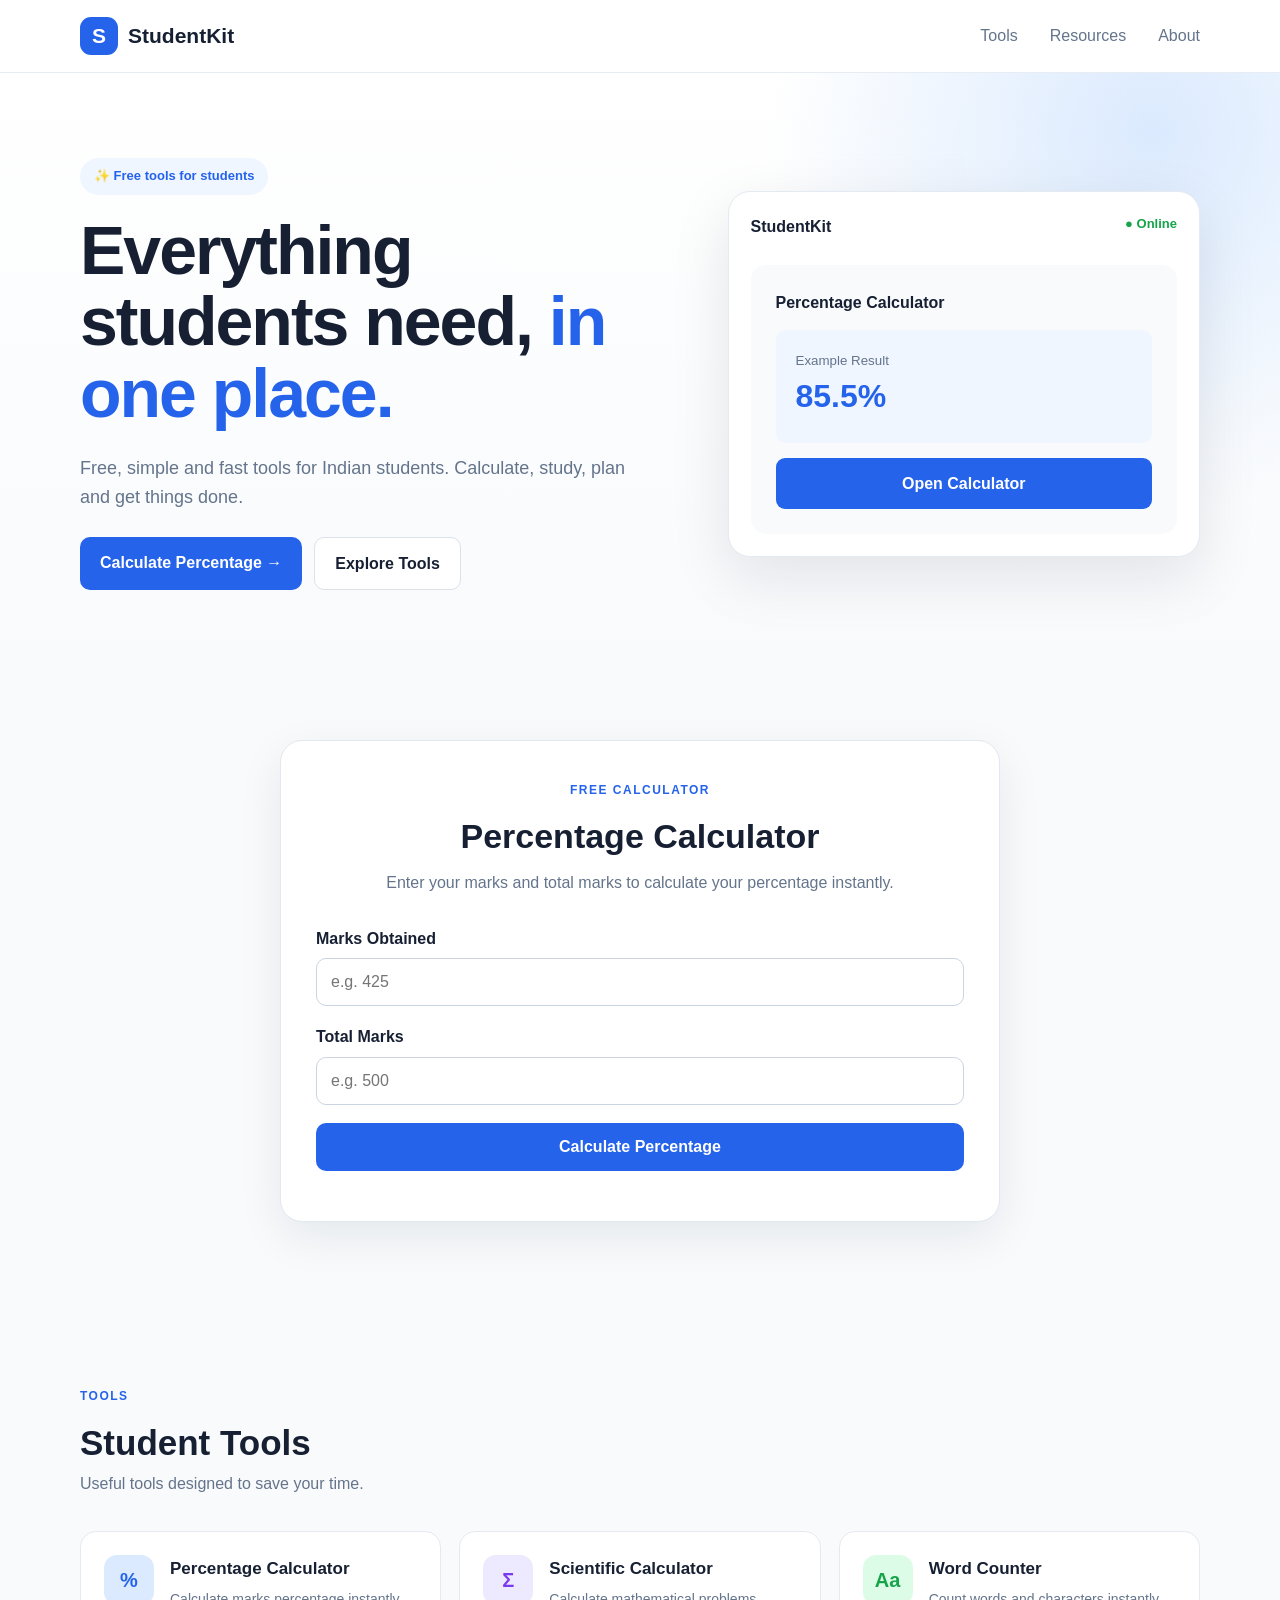
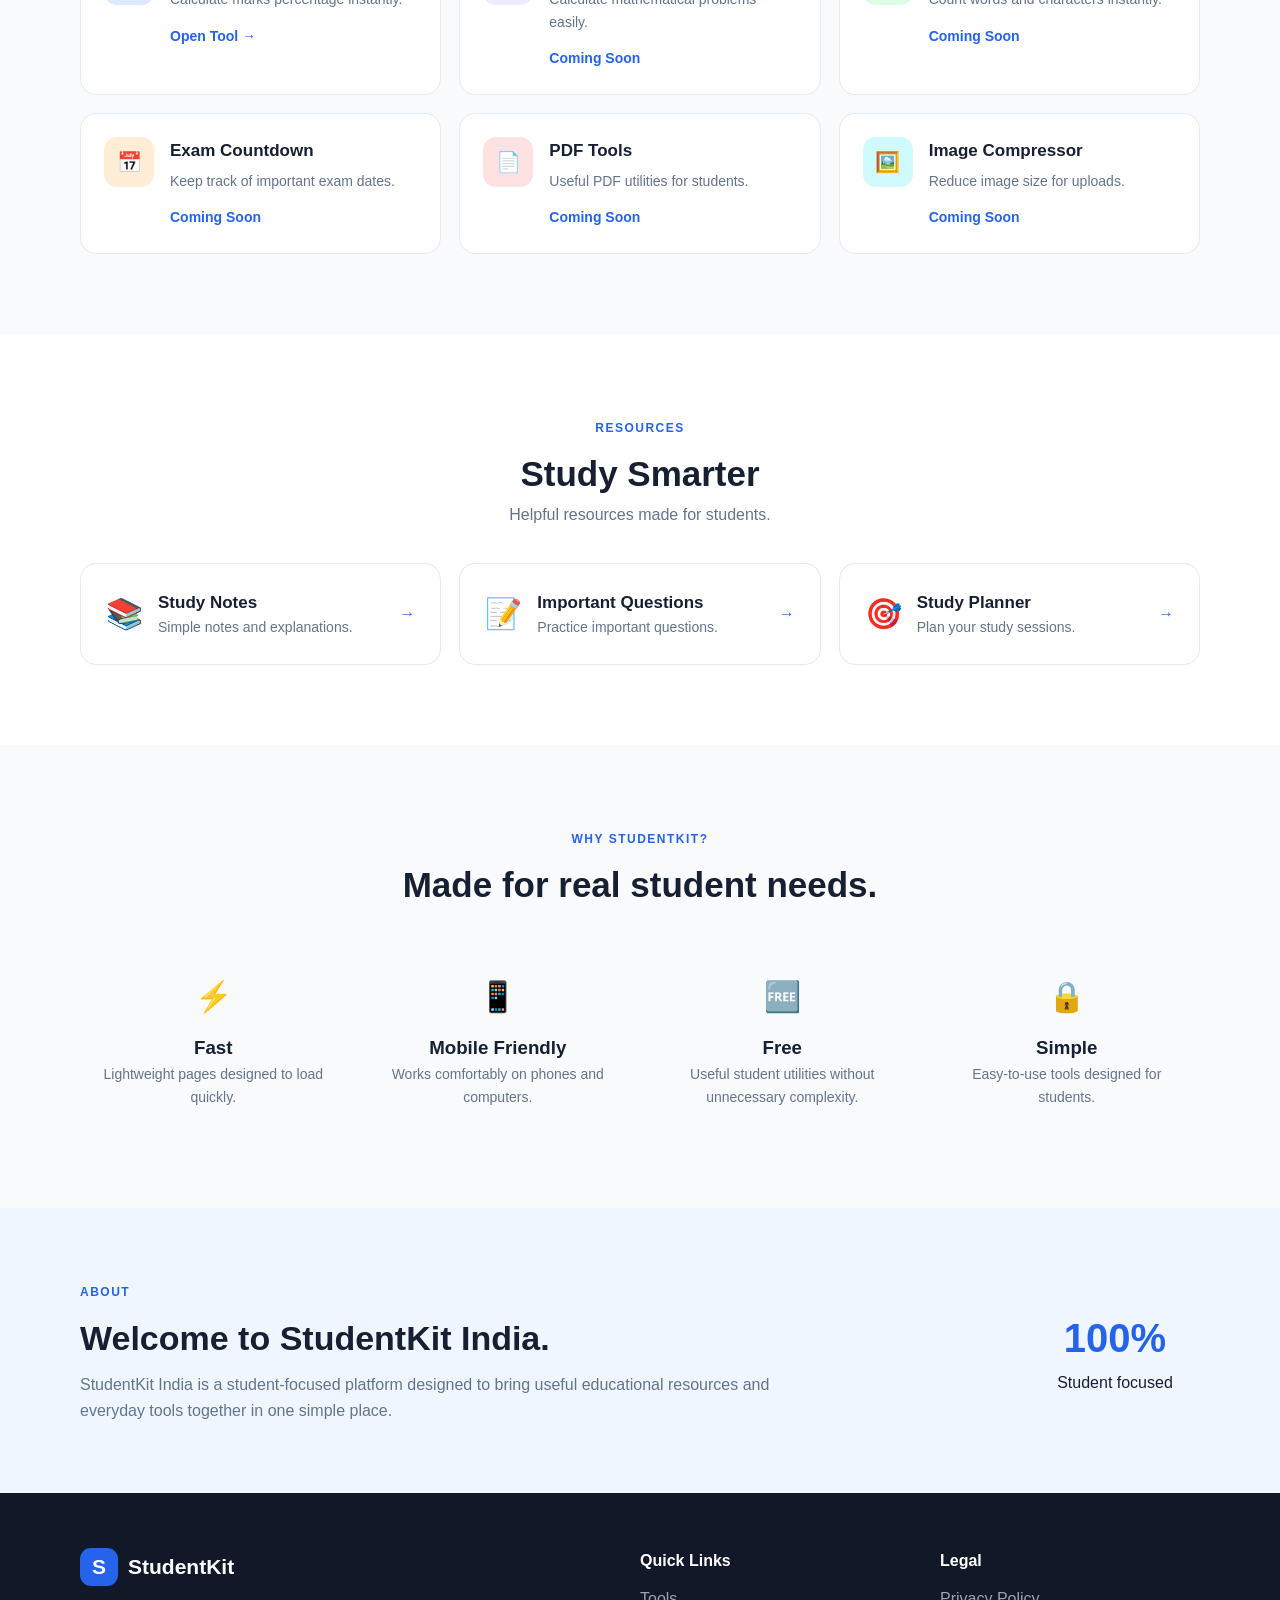
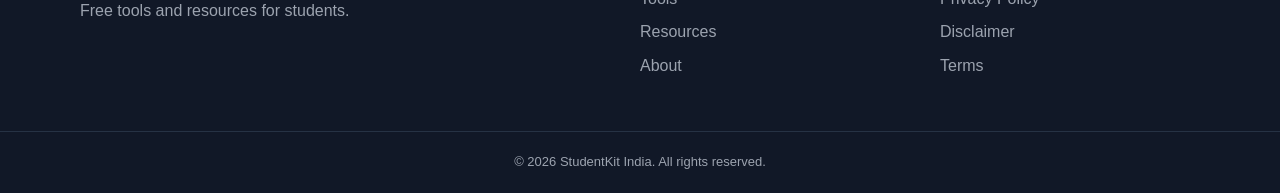
==== index.html @ a4c19c14 "Integrate Google AdSense script into index.html Added Google AdSense script for advertisements." ====
<!DOCTYPE html>
<html lang="en">
<head>
    <meta charset="UTF-8">
    <meta name="viewport" content="width=device-width, initial-scale=1.0">

    <title>StudentKit India — Free Student Tools</title>

    <meta name="description"
          content="Free percentage calculator and useful tools for Indian students. Calculate marks and percentages instantly.">

    <meta name="keywords"
          content="percentage calculator, marks percentage calculator, student tools India, free calculator">

    <meta name="author" content="StudentKit India">

    <!-- Google AdSense -->
    <script async src="https://pagead2.googlesyndication.com/pagead/js/adsbygoogle.js?client=ca-pub-5067812901691828"
         crossorigin="anonymous"></script>

    <link rel="stylesheet" href="style.css">
</head>

<body>

<header class="header">
    <div class="container nav">

        <a href="#" class="logo">
            <span class="logo-icon">S</span>
            <span>StudentKit</span>
        </a>

        <nav class="nav-links">
            <a href="#tools">Tools</a>
            <a href="#resources">Resources</a>
            <a href="#about">About</a>
        </nav>

        <button class="menu-btn" onclick="toggleMenu()">☰</button>

    </div>
</header>


<main>

<section class="hero">

    <div class="container hero-content">

        <div class="hero-text">

            <div class="badge">
                ✨ Free tools for students
            </div>

            <h1>
                Everything students need,
                <span>in one place.</span>
            </h1>

            <p>
                Free, simple and fast tools for Indian students.
                Calculate, study, plan and get things done.
            </p>

            <div class="hero-buttons">

                <a href="#percentage" class="btn primary">
                    Calculate Percentage →
                </a>

                <a href="#tools" class="btn secondary">
                    Explore Tools
                </a>

            </div>

        </div>


        <div class="hero-card">

            <div class="card-top">
                <span>StudentKit</span>
                <span class="online">● Online</span>
            </div>

            <div class="calculator-preview">

                <div class="preview-label">
                    Percentage Calculator
                </div>

                <div class="fake-result">
                    <small>Example Result</small>
                    <strong>85.5%</strong>
                </div>

                <a href="#percentage" class="preview-btn">
                    Open Calculator
                </a>

            </div>

        </div>

    </div>

</section>


<!-- PERCENTAGE CALCULATOR -->

<section class="calculator-section" id="percentage">

    <div class="container">

        <div class="calculator-box">

            <div class="calculator-heading">

                <span class="section-label">FREE CALCULATOR</span>

                <h2>Percentage Calculator</h2>

                <p>
                    Enter your marks and total marks to calculate your percentage instantly.
                </p>

            </div>


            <div class="calculator-form">

                <div class="input-group">
                    <label for="obtainedMarks">
                        Marks Obtained
                    </label>

                    <input
                        type="number"
                        id="obtainedMarks"
                        placeholder="e.g. 425"
                        min="0"
                    >
                </div>


                <div class="input-group">
                    <label for="totalMarks">
                        Total Marks
                    </label>

                    <input
                        type="number"
                        id="totalMarks"
                        placeholder="e.g. 500"
                        min="1"
                    >
                </div>


                <button
                    class="calculate-btn"
                    onclick="calculatePercentage()"
                >
                    Calculate Percentage
                </button>

            </div>


            <div id="calculatorMessage" class="calculator-message"></div>


            <div id="resultBox" class="result-box">

                <span>Your Percentage</span>

                <strong id="percentageResult">
                    0%
                </strong>

                <button
                    class="copy-btn"
                    onclick="copyPercentage()"
                >
                    📋 Copy Result
                </button>

            </div>

        </div>

    </div>

</section>


<!-- TOOLS -->

<section class="section" id="tools">

    <div class="container">

        <div class="section-heading">

            <div>
                <span class="section-label">TOOLS</span>

                <h2>Student Tools</h2>

                <p>
                    Useful tools designed to save your time.
                </p>
            </div>

        </div>


        <div class="tools-grid">


            <article class="tool-card active-tool">

                <div class="tool-icon blue">
                    %
                </div>

                <div class="tool-content">

                    <h3>Percentage Calculator</h3>

                    <p>
                        Calculate marks percentage instantly.
                    </p>

                    <a href="#percentage">
                        Open Tool →
                    </a>

                </div>

            </article>


            <article class="tool-card">

                <div class="tool-icon purple">
                    Σ
                </div>

                <div class="tool-content">

                    <h3>Scientific Calculator</h3>

                    <p>
                        Calculate mathematical problems easily.
                    </p>

                    <a href="#">
                        Coming Soon
                    </a>

                </div>

            </article>


            <article class="tool-card">

                <div class="tool-icon green">
                    Aa
                </div>

                <div class="tool-content">

                    <h3>Word Counter</h3>

                    <p>
                        Count words and characters instantly.
                    </p>

                    <a href="#">
                        Coming Soon
                    </a>

                </div>

            </article>


            <article class="tool-card">

                <div class="tool-icon orange">
                    📅
                </div>

                <div class="tool-content">

                    <h3>Exam Countdown</h3>

                    <p>
                        Keep track of important exam dates.
                    </p>

                    <a href="#">
                        Coming Soon
                    </a>

                </div>

            </article>


            <article class="tool-card">

                <div class="tool-icon red">
                    📄
                </div>

                <div class="tool-content">

                    <h3>PDF Tools</h3>

                    <p>
                        Useful PDF utilities for students.
                    </p>

                    <a href="#">
                        Coming Soon
                    </a>

                </div>

            </article>


            <article class="tool-card">

                <div class="tool-icon cyan">
                    🖼️
                </div>

                <div class="tool-content">

                    <h3>Image Compressor</h3>

                    <p>
                        Reduce image size for uploads.
                    </p>

                    <a href="#">
                        Coming Soon
                    </a>

                </div>

            </article>

        </div>

    </div>

</section>


<!-- RESOURCES -->

<section class="resource-section" id="resources">

    <div class="container">

        <div class="section-heading centered">

            <span class="section-label">RESOURCES</span>

            <h2>Study Smarter</h2>

            <p>
                Helpful resources made for students.
            </p>

        </div>


        <div class="resource-grid">

            <a href="#" class="resource-card">
                <span>📚</span>

                <div>
                    <h3>Study Notes</h3>
                    <p>Simple notes and explanations.</p>
                </div>

                <b>→</b>
            </a>


            <a href="#" class="resource-card">
                <span>📝</span>

                <div>
                    <h3>Important Questions</h3>
                    <p>Practice important questions.</p>
                </div>

                <b>→</b>
            </a>


            <a href="#" class="resource-card">
                <span>🎯</span>

                <div>
                    <h3>Study Planner</h3>
                    <p>Plan your study sessions.</p>
                </div>

                <b>→</b>
            </a>

        </div>

    </div>

</section>


<!-- WHY -->

<section class="why-section">

    <div class="container">

        <div class="section-heading centered">

            <span class="section-label">WHY STUDENTKIT?</span>

            <h2>Made for real student needs.</h2>

        </div>


        <div class="features">

            <div class="feature">
                <div>⚡</div>
                <h3>Fast</h3>
                <p>Lightweight pages designed to load quickly.</p>
            </div>

            <div class="feature">
                <div>📱</div>
                <h3>Mobile Friendly</h3>
                <p>Works comfortably on phones and computers.</p>
            </div>

            <div class="feature">
                <div>🆓</div>
                <h3>Free</h3>
                <p>Useful student utilities without unnecessary complexity.</p>
            </div>

            <div class="feature">
                <div>🔒</div>
                <h3>Simple</h3>
                <p>Easy-to-use tools designed for students.</p>
            </div>

        </div>

    </div>

</section>


<!-- ABOUT -->

<section class="about-section" id="about">

    <div class="container about-box">

        <div>

            <span class="section-label">ABOUT</span>

            <h2>Welcome to StudentKit India.</h2>

            <p>
                StudentKit India is a student-focused platform designed
                to bring useful educational resources and everyday tools
                together in one simple place.
            </p>

        </div>

        <div class="about-number">
            <strong>100%</strong>
            <span>Student focused</span>
        </div>

    </div>

</section>

</main>


<footer class="footer">

    <div class="container footer-grid">

        <div>

            <div class="logo footer-logo">
                <span class="logo-icon">S</span>
                <span>StudentKit</span>
            </div>

            <p>
                Free tools and resources for students.
            </p>

        </div>


        <div>

            <h4>Quick Links</h4>

            <a href="#tools">Tools</a>
            <a href="#resources">Resources</a>
            <a href="#about">About</a>

        </div>


        <div>

            <h4>Legal</h4>

            <a href="#">Privacy Policy</a>
            <a href="#">Disclaimer</a>
            <a href="#">Terms</a>

        </div>

    </div>


    <div class="copyright">
        © 2026 StudentKit India. All rights reserved.
    </div>

</footer>


<script src="script.js"></script>

</body>
</html>
---- style.css ----
* {
    margin: 0;
    padding: 0;
    box-sizing: border-box;
}

html {
    scroll-behavior: smooth;
}

body {
    font-family: Arial, Helvetica, sans-serif;
    background: #f8fafc;
    color: #172033;
    line-height: 1.6;
}

a {
    text-decoration: none;
    color: inherit;
}

.container {
    width: min(1120px, 92%);
    margin: auto;
}


/* HEADER */

.header {
    background: rgba(255,255,255,.97);
    border-bottom: 1px solid #e8edf3;
    position: sticky;
    top: 0;
    z-index: 100;
}

.nav {
    height: 72px;
    display: flex;
    align-items: center;
    justify-content: space-between;
}

.logo {
    display: flex;
    align-items: center;
    gap: 10px;
    font-size: 21px;
    font-weight: 800;
}

.logo-icon {
    width: 38px;
    height: 38px;
    border-radius: 11px;
    display: grid;
    place-items: center;
    background: #2563eb;
    color: white;
    font-weight: 800;
}

.nav-links {
    display: flex;
    gap: 32px;
    color: #64748b;
}

.nav-links a:hover {
    color: #2563eb;
}

.menu-btn {
    display: none;
    border: 0;
    background: none;
    font-size: 25px;
}


/* HERO */

.hero {
    padding: 85px 0 70px;
    background:
        radial-gradient(circle at 90% 10%, #dbeafe, transparent 30%),
        linear-gradient(180deg, #fff, #f8fafc);
}

.hero-content {
    display: grid;
    grid-template-columns: 1.1fr .9fr;
    align-items: center;
    gap: 70px;
}

.badge {
    display: inline-block;
    background: #eff6ff;
    color: #2563eb;
    padding: 8px 14px;
    border-radius: 30px;
    font-size: 13px;
    font-weight: 700;
    margin-bottom: 20px;
}

.hero h1 {
    font-size: clamp(40px, 6vw, 68px);
    line-height: 1.05;
    letter-spacing: -2px;
}

.hero h1 span {
    color: #2563eb;
}

.hero-text > p {
    color: #64748b;
    font-size: 18px;
    max-width: 610px;
    margin: 25px 0;
}

.hero-buttons {
    display: flex;
    gap: 12px;
    flex-wrap: wrap;
}

.btn {
    padding: 13px 20px;
    border-radius: 10px;
    font-weight: 700;
}

.primary {
    background: #2563eb;
    color: white;
}

.secondary {
    background: white;
    border: 1px solid #dbe2ea;
}


/* HERO CARD */

.hero-card {
    background: white;
    border: 1px solid #e3eaf2;
    border-radius: 22px;
    padding: 22px;
    box-shadow: 0 20px 60px rgba(15,23,42,.10);
}

.card-top {
    display: flex;
    justify-content: space-between;
    font-weight: 800;
}

.online {
    color: #16a34a;
    font-size: 13px;
}

.calculator-preview {
    margin-top: 25px;
    padding: 25px;
    border-radius: 15px;
    background: #f8fafc;
}

.preview-label {
    font-weight: 800;
}

.fake-result {
    margin: 15px 0;
    padding: 20px;
    border-radius: 10px;
    background: #eff6ff;
}

.fake-result small {
    display: block;
    color: #64748b;
}

.fake-result strong {
    display: block;
    font-size: 32px;
    color: #2563eb;
}

.preview-btn {
    display: block;
    text-align: center;
    padding: 13px;
    border-radius: 9px;
    background: #2563eb;
    color: white;
    font-weight: 700;
}


/* CALCULATOR */

.calculator-section {
    padding: 80px 0;
}

.calculator-box {
    max-width: 720px;
    margin: auto;
    background: white;
    border: 1px solid #e2e8f0;
    border-radius: 22px;
    padding: 35px;
    box-shadow: 0 15px 45px rgba(15,23,42,.08);
}

.calculator-heading {
    text-align: center;
    margin-bottom: 30px;
}

.calculator-heading h2 {
    font-size: 34px;
    margin: 7px 0;
}

.calculator-heading p {
    color: #64748b;
}

.calculator-form {
    display: grid;
    gap: 18px;
}

.input-group label {
    display: block;
    font-weight: 700;
    margin-bottom: 7px;
}

.input-group input {
    width: 100%;
    padding: 14px;
    border: 1px solid #cbd5e1;
    border-radius: 10px;
    font-size: 16px;
    outline: none;
}

.input-group input:focus {
    border-color: #2563eb;
}

.calculate-btn {
    border: 0;
    background: #2563eb;
    color: white;
    padding: 15px;
    border-radius: 10px;
    font-size: 16px;
    font-weight: 700;
    cursor: pointer;
}

.calculate-btn:hover {
    background: #1d4ed8;
}

.calculator-message {
    text-align: center;
    color: #dc2626;
    font-weight: 600;
    margin-top: 15px;
}

.result-box {
    display: none;
    margin-top: 25px;
    padding: 25px;
    border-radius: 15px;
    background: #eff6ff;
    text-align: center;
}

.result-box span {
    display: block;
    color: #64748b;
}

.result-box strong {
    display: block;
    font-size: 48px;
    color: #2563eb;
    margin: 5px 0 15px;
}

.copy-btn {
    border: 0;
    background: white;
    border: 1px solid #dbe2ea;
    padding: 10px 15px;
    border-radius: 8px;
    cursor: pointer;
    font-weight: 700;
}


/* SECTIONS */

.section {
    padding: 80px 0;
}

.section-heading {
    margin-bottom: 35px;
}

.section-heading.centered {
    text-align: center;
}

.section-label {
    color: #2563eb;
    font-size: 12px;
    font-weight: 800;
    letter-spacing: 1.5px;
}

.section-heading h2 {
    font-size: 35px;
    margin-top: 7px;
}

.section-heading p {
    color: #64748b;
}


/* TOOLS */

.tools-grid {
    display: grid;
    grid-template-columns: repeat(3, 1fr);
    gap: 18px;
}

.tool-card {
    background: white;
    border: 1px solid #e5eaf0;
    padding: 23px;
    border-radius: 16px;
    display: flex;
    gap: 16px;
    transition: .2s;
}

.tool-card:hover {
    transform: translateY(-4px);
    box-shadow: 0 12px 30px rgba(15,23,42,.08);
}

.tool-icon {
    min-width: 50px;
    height: 50px;
    display: grid;
    place-items: center;
    border-radius: 13px;
    font-weight: 800;
    font-size: 20px;
}

.blue {
    background: #dbeafe;
    color: #2563eb;
}

.purple {
    background: #ede9fe;
    color: #7c3aed;
}

.green {
    background: #dcfce7;
    color: #16a34a;
}

.orange {
    background: #ffedd5;
    color: #ea580c;
}

.red {
    background: #fee2e2;
    color: #dc2626;
}

.cyan {
    background: #cffafe;
    color: #0891b2;
}

.tool-content h3 {
    font-size: 17px;
}

.tool-content p {
    color: #64748b;
    font-size: 14px;
    margin: 6px 0 12px;
}

.tool-content a {
    color: #2563eb;
    font-size: 14px;
    font-weight: 700;
}


/* RESOURCES */

.resource-section {
    padding: 80px 0;
    background: white;
}

.resource-grid {
    display: grid;
    grid-template-columns: repeat(3,1fr);
    gap: 18px;
}

.resource-card {
    border: 1px solid #e5eaf0;
    padding: 25px;
    border-radius: 16px;
    display: flex;
    align-items: center;
    gap: 15px;
}

.resource-card > span {
    font-size: 30px;
}

.resource-card h3 {
    font-size: 17px;
}

.resource-card p {
    color: #64748b;
    font-size: 14px;
}

.resource-card b {
    margin-left: auto;
    color: #2563eb;
}


/* WHY */

.why-section {
    padding: 80px 0;
}

.features {
    display: grid;
    grid-template-columns: repeat(4,1fr);
    gap: 18px;
    margin-top: 40px;
}

.feature {
    text-align: center;
    padding: 20px;
}

.feature > div {
    font-size: 30px;
    margin-bottom: 12px;
}

.feature p {
    color: #64748b;
    font-size: 14px;
}


/* ABOUT */

.about-section {
    padding: 70px 0;
    background: #eff6ff;
}

.about-box {
    display: flex;
    justify-content: space-between;
    align-items: center;
    gap: 30px;
}

.about-box h2 {
    font-size: 34px;
    margin: 7px 0;
}

.about-box p {
    color: #64748b;
    max-width: 700px;
}

.about-number {
    min-width: 170px;
    text-align: center;
}

.about-number strong {
    display: block;
    font-size: 40px;
    color: #2563eb;
}


/* FOOTER */

.footer {
    background: #111827;
    color: white;
    padding-top: 55px;
}

.footer-grid {
    display: grid;
    grid-template-columns: 2fr 1fr 1fr;
    gap: 40px;
    padding-bottom: 45px;
}

.footer p {
    color: #9ca3af;
    margin-top: 12px;
}

.footer h4 {
    margin-bottom: 12px;
}

.footer a {
    display: block;
    color: #9ca3af;
    margin: 8px 0;
}

.copyright {
    border-top: 1px solid #263244;
    text-align: center;
    color: #9ca3af;
    padding: 20px;
    font-size: 13px;
}


/* MOBILE */

@media (max-width: 800px) {

    .nav-links {
        display: none;
    }

    .menu-btn {
        display: block;
    }

    .hero {
        padding: 60px 0;
    }

    .hero-content {
        grid-template-columns: 1fr;
        gap: 40px;
    }

    .hero h1 {
        font-size: 42px;
    }

    .tools-grid,
    .resource-grid {
        grid-template-columns: 1fr;
    }

    .features {
        grid-template-columns: repeat(2,1fr);
    }

    .about-box {
        flex-direction: column;
        align-items: flex-start;
    }
}


@media (max-width: 500px) {

    .hero h1 {
        font-size: 36px;
    }

    .calculator-box {
        padding: 22px;
    }

    .features {
        grid-template-columns: 1fr;
    }

    .footer-grid {
        grid-template-columns: 1fr;
    }
}
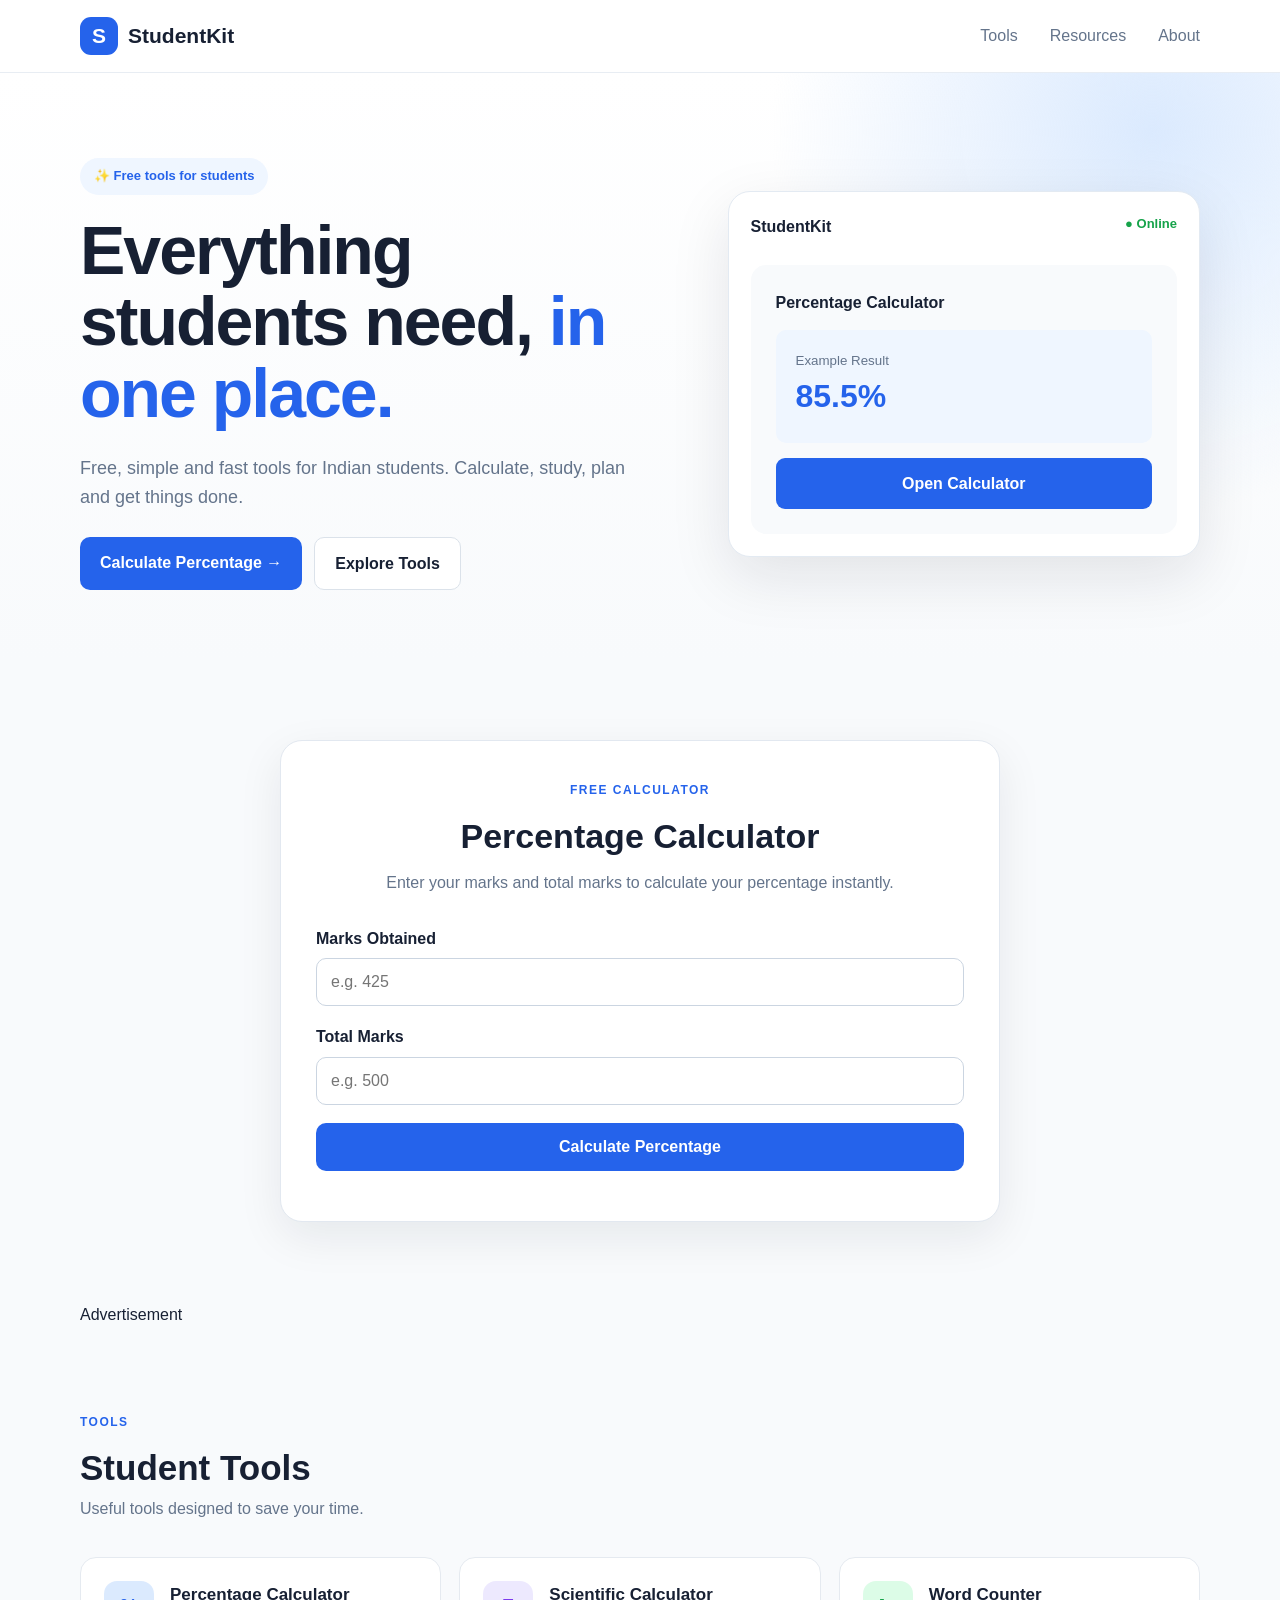
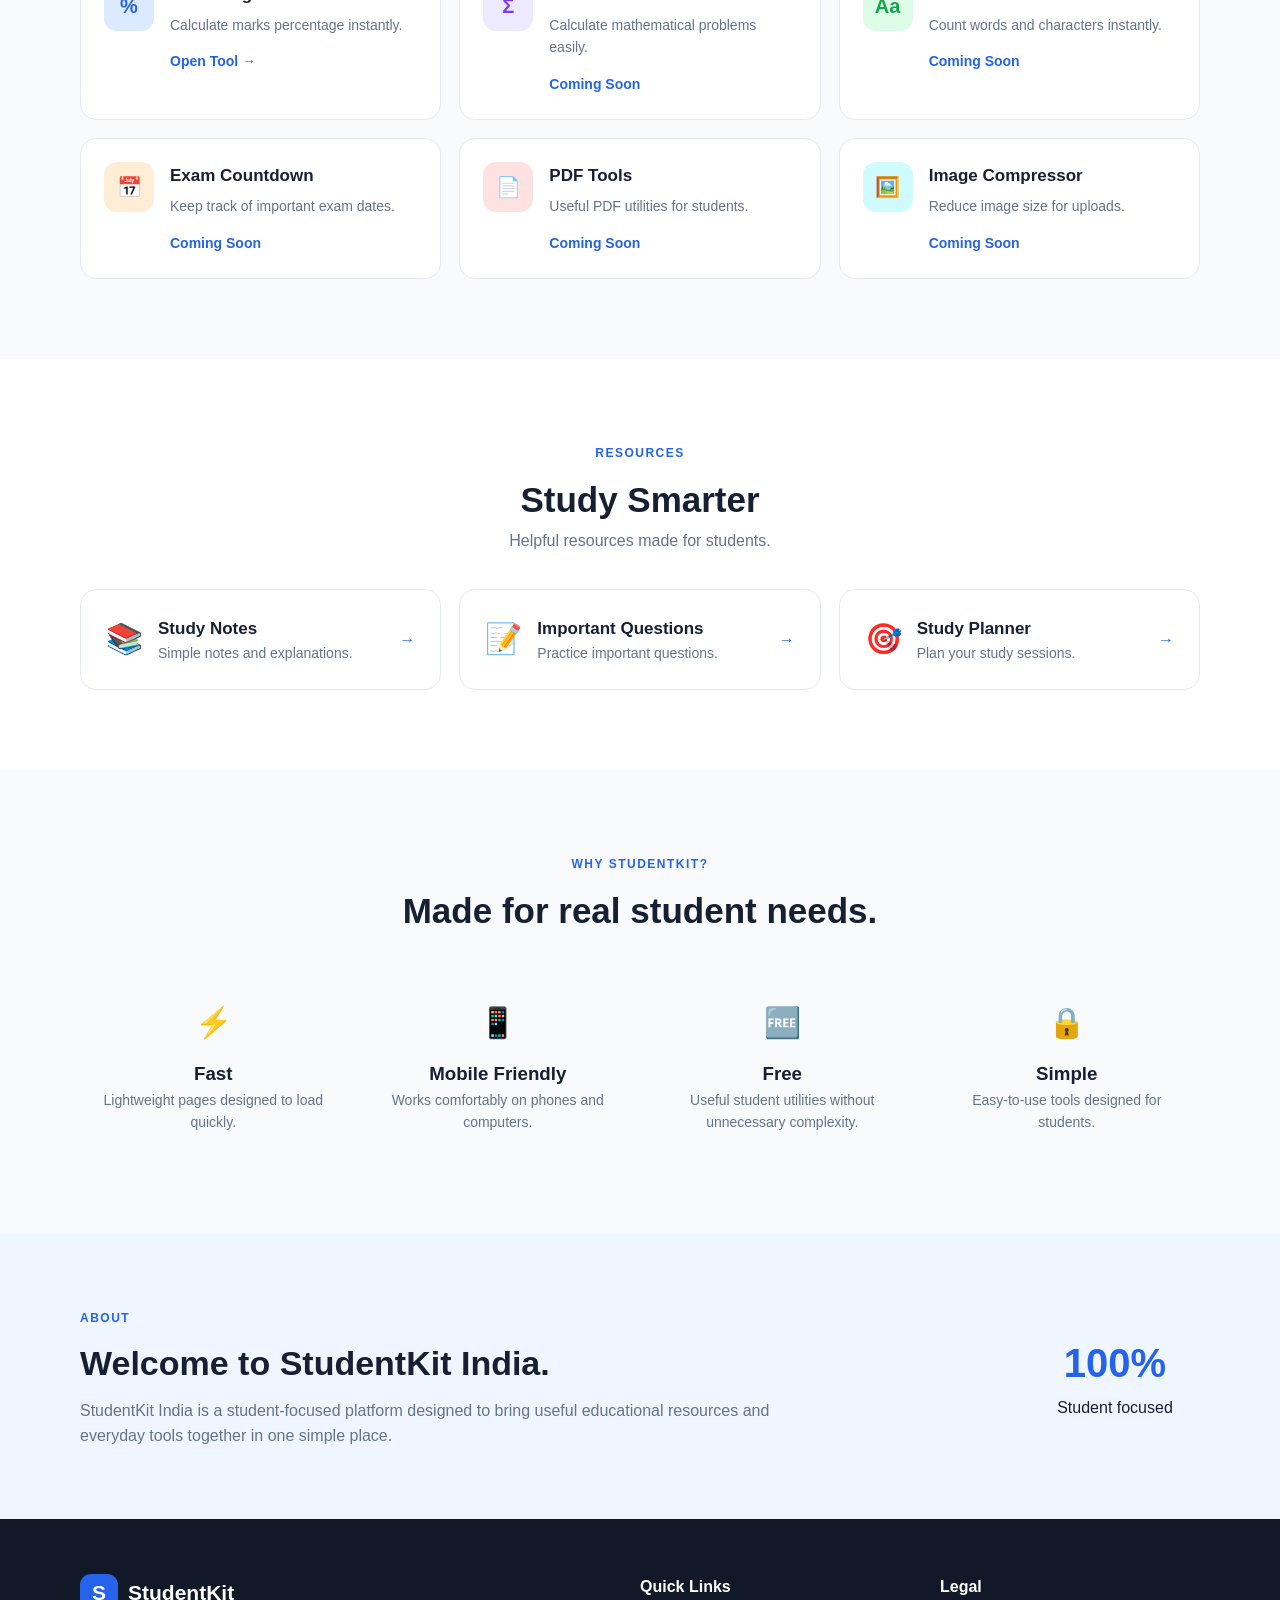
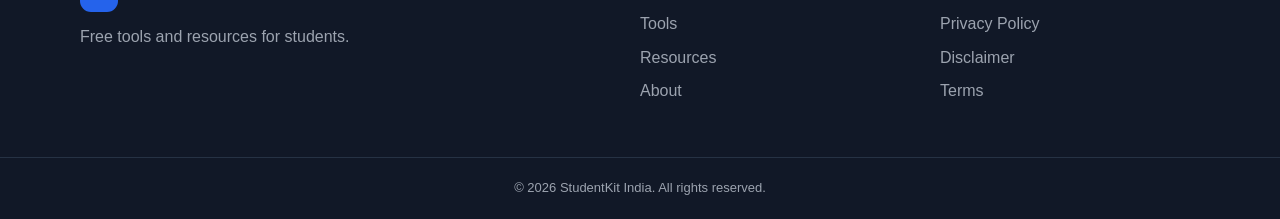
==== commit b72fb1ee: "Refactor index.html for improved structure and clarity" ====
--- a/index.html
+++ b/index.html
@@ -1,565 +1,527 @@
-<!DOCTYPE html>
-<html lang="en">
+<!DOCTYPE html><html lang="en">
 <head>
     <meta charset="UTF-8">
-    <meta name="viewport" content="width=device-width, initial-scale=1.0">
-
-    <title>StudentKit India — Free Student Tools</title>
-
-    <meta name="description"
-          content="Free percentage calculator and useful tools for Indian students. Calculate marks and percentages instantly.">
-
-    <meta name="keywords"
-          content="percentage calculator, marks percentage calculator, student tools India, free calculator">
-
-    <meta name="author" content="StudentKit India">
-
-    <!-- Google AdSense -->
-    <script async src="https://pagead2.googlesyndication.com/pagead/js/adsbygoogle.js?client=ca-pub-5067812901691828"
-         crossorigin="anonymous"></script>
-
-    <link rel="stylesheet" href="style.css">
-</head>
-
-<body>
-
-<header class="header">
-    <div class="container nav">
-
-        <a href="#" class="logo">
+    <meta name="viewport" content="width=device-width, initial-scale=1.0"><title>StudentKit India — Free Student Tools</title>
+
+<meta name="description"
+      content="Free percentage calculator and useful tools for Indian students. Calculate marks and percentages instantly.">
+
+<meta name="keywords"
+      content="percentage calculator, marks percentage calculator, student tools India, free calculator">
+
+<meta name="author" content="StudentKit India">
+
+<!-- Google Search Console Verification -->
+<meta name="google-site-verification"
+      content="fBdInNr_pxpZjApGXBXYnxqg6Dyy9HJ7jwQC1Yva0Tw" />
+
+<!-- Google AdSense -->
+<script async
+    src="https://pagead2.googlesyndication.com/pagead/js/adsbygoogle.js?client=ca-pub-5067812901691828"
+    crossorigin="anonymous"></script>
+
+<!-- Main Stylesheet -->
+<link rel="stylesheet" href="style.css">
+
+</head><body><header class="header">
+    <div class="container nav">    <a href="#" class="logo">
+        <span class="logo-icon">S</span>
+        <span>StudentKit</span>
+    </a>
+
+    <nav class="nav-links">
+        <a href="#tools">Tools</a>
+        <a href="#resources">Resources</a>
+        <a href="#about">About</a>
+    </nav>
+
+    <button class="menu-btn" onclick="toggleMenu()">☰</button>
+
+</div>
+
+</header><main><section class="hero"><div class="container hero-content">
+
+    <div class="hero-text">
+
+        <div class="badge">
+            ✨ Free tools for students
+        </div>
+
+        <h1>
+            Everything students need,
+            <span>in one place.</span>
+        </h1>
+
+        <p>
+            Free, simple and fast tools for Indian students.
+            Calculate, study, plan and get things done.
+        </p>
+
+        <div class="hero-buttons">
+
+            <a href="#percentage" class="btn primary">
+                Calculate Percentage →
+            </a>
+
+            <a href="#tools" class="btn secondary">
+                Explore Tools
+            </a>
+
+        </div>
+
+    </div>
+
+
+    <div class="hero-card">
+
+        <div class="card-top">
+            <span>StudentKit</span>
+            <span class="online">● Online</span>
+        </div>
+
+        <div class="calculator-preview">
+
+            <div class="preview-label">
+                Percentage Calculator
+            </div>
+
+            <div class="fake-result">
+                <small>Example Result</small>
+                <strong>85.5%</strong>
+            </div>
+
+            <a href="#percentage" class="preview-btn">
+                Open Calculator
+            </a>
+
+        </div>
+
+    </div>
+
+</div>
+
+</section><!-- PERCENTAGE CALCULATOR --><section class="calculator-section" id="percentage"><div class="container">
+
+    <div class="calculator-box">
+
+        <div class="calculator-heading">
+
+            <span class="section-label">FREE CALCULATOR</span>
+
+            <h2>Percentage Calculator</h2>
+
+            <p>
+                Enter your marks and total marks to calculate your percentage instantly.
+            </p>
+
+        </div>
+
+
+        <div class="calculator-form">
+
+            <div class="input-group">
+                <label for="obtainedMarks">
+                    Marks Obtained
+                </label>
+
+                <input
+                    type="number"
+                    id="obtainedMarks"
+                    placeholder="e.g. 425"
+                    min="0"
+                >
+            </div>
+
+
+            <div class="input-group">
+                <label for="totalMarks">
+                    Total Marks
+                </label>
+
+                <input
+                    type="number"
+                    id="totalMarks"
+                    placeholder="e.g. 500"
+                    min="1"
+                >
+            </div>
+
+
+            <button
+                class="calculate-btn"
+                onclick="calculatePercentage()"
+            >
+                Calculate Percentage
+            </button>
+
+        </div>
+
+
+        <div id="calculatorMessage" class="calculator-message"></div>
+
+
+        <div id="resultBox" class="result-box">
+
+            <span>Your Percentage</span>
+
+            <strong id="percentageResult">
+                0%
+            </strong>
+
+            <button
+                class="copy-btn"
+                onclick="copyPercentage()"
+            >
+                📋 Copy Result
+            </button>
+
+        </div>
+
+    </div>
+
+</div>
+
+</section><!-- GOOGLE ADSENSE MULTIPLEX AD --><section class="ad-section"><div class="container">
+
+    <div class="ad-label">
+        Advertisement
+    </div>
+
+    <ins class="adsbygoogle"
+         style="display:block"
+         data-ad-format="autorelaxed"
+         data-ad-client="ca-pub-5067812901691828"
+         data-ad-slot="2917279669"></ins>
+
+    <script>
+        (adsbygoogle = window.adsbygoogle || []).push({});
+    </script>
+
+</div>
+
+</section><!-- TOOLS --><section class="section" id="tools"><div class="container">
+
+    <div class="section-heading">
+
+        <div>
+            <span class="section-label">TOOLS</span>
+
+            <h2>Student Tools</h2>
+
+            <p>
+                Useful tools designed to save your time.
+            </p>
+        </div>
+
+    </div>
+
+
+    <div class="tools-grid">
+
+        <article class="tool-card active-tool">
+
+            <div class="tool-icon blue">
+                %
+            </div>
+
+            <div class="tool-content">
+
+                <h3>Percentage Calculator</h3>
+
+                <p>
+                    Calculate marks percentage instantly.
+                </p>
+
+                <a href="#percentage">
+                    Open Tool →
+                </a>
+
+            </div>
+
+        </article>
+
+
+        <article class="tool-card">
+
+            <div class="tool-icon purple">
+                Σ
+            </div>
+
+            <div class="tool-content">
+
+                <h3>Scientific Calculator</h3>
+
+                <p>
+                    Calculate mathematical problems easily.
+                </p>
+
+                <a href="#">
+                    Coming Soon
+                </a>
+
+            </div>
+
+        </article>
+
+
+        <article class="tool-card">
+
+            <div class="tool-icon green">
+                Aa
+            </div>
+
+            <div class="tool-content">
+
+                <h3>Word Counter</h3>
+
+                <p>
+                    Count words and characters instantly.
+                </p>
+
+                <a href="#">
+                    Coming Soon
+                </a>
+
+            </div>
+
+        </article>
+
+
+        <article class="tool-card">
+
+            <div class="tool-icon orange">
+                📅
+            </div>
+
+            <div class="tool-content">
+
+                <h3>Exam Countdown</h3>
+
+                <p>
+                    Keep track of important exam dates.
+                </p>
+
+                <a href="#">
+                    Coming Soon
+                </a>
+
+            </div>
+
+        </article>
+
+
+        <article class="tool-card">
+
+            <div class="tool-icon red">
+                📄
+            </div>
+
+            <div class="tool-content">
+
+                <h3>PDF Tools</h3>
+
+                <p>
+                    Useful PDF utilities for students.
+                </p>
+
+                <a href="#">
+                    Coming Soon
+                </a>
+
+            </div>
+
+        </article>
+
+
+        <article class="tool-card">
+
+            <div class="tool-icon cyan">
+                🖼️
+            </div>
+
+            <div class="tool-content">
+
+                <h3>Image Compressor</h3>
+
+                <p>
+                    Reduce image size for uploads.
+                </p>
+
+                <a href="#">
+                    Coming Soon
+                </a>
+
+            </div>
+
+        </article>
+
+    </div>
+
+</div>
+
+</section><!-- RESOURCES --><section class="resource-section" id="resources"><div class="container">
+
+    <div class="section-heading centered">
+
+        <span class="section-label">RESOURCES</span>
+
+        <h2>Study Smarter</h2>
+
+        <p>
+            Helpful resources made for students.
+        </p>
+
+    </div>
+
+
+    <div class="resource-grid">
+
+        <a href="#" class="resource-card">
+            <span>📚</span>
+
+            <div>
+                <h3>Study Notes</h3>
+                <p>Simple notes and explanations.</p>
+            </div>
+
+            <b>→</b>
+        </a>
+
+
+        <a href="#" class="resource-card">
+            <span>📝</span>
+
+            <div>
+                <h3>Important Questions</h3>
+                <p>Practice important questions.</p>
+            </div>
+
+            <b>→</b>
+        </a>
+
+
+        <a href="#" class="resource-card">
+            <span>🎯</span>
+
+            <div>
+                <h3>Study Planner</h3>
+                <p>Plan your study sessions.</p>
+            </div>
+
+            <b>→</b>
+        </a>
+
+    </div>
+
+</div>
+
+</section><!-- WHY --><section class="why-section"><div class="container">
+
+    <div class="section-heading centered">
+
+        <span class="section-label">WHY STUDENTKIT?</span>
+
+        <h2>Made for real student needs.</h2>
+
+    </div>
+
+
+    <div class="features">
+
+        <div class="feature">
+            <div>⚡</div>
+            <h3>Fast</h3>
+            <p>Lightweight pages designed to load quickly.</p>
+        </div>
+
+        <div class="feature">
+            <div>📱</div>
+            <h3>Mobile Friendly</h3>
+            <p>Works comfortably on phones and computers.</p>
+        </div>
+
+        <div class="feature">
+            <div>🆓</div>
+            <h3>Free</h3>
+            <p>Useful student utilities without unnecessary complexity.</p>
+        </div>
+
+        <div class="feature">
+            <div>🔒</div>
+            <h3>Simple</h3>
+            <p>Easy-to-use tools designed for students.</p>
+        </div>
+
+    </div>
+
+</div>
+
+</section><!-- ABOUT --><section class="about-section" id="about"><div class="container about-box">
+
+    <div>
+
+        <span class="section-label">ABOUT</span>
+
+        <h2>Welcome to StudentKit India.</h2>
+
+        <p>
+            StudentKit India is a student-focused platform designed
+            to bring useful educational resources and everyday tools
+            together in one simple place.
+        </p>
+
+    </div>
+
+    <div class="about-number">
+        <strong>100%</strong>
+        <span>Student focused</span>
+    </div>
+
+</div>
+
+</section></main><footer class="footer"><div class="container footer-grid">
+
+    <div>
+
+        <div class="logo footer-logo">
             <span class="logo-icon">S</span>
             <span>StudentKit</span>
-        </a>
-
-        <nav class="nav-links">
-            <a href="#tools">Tools</a>
-            <a href="#resources">Resources</a>
-            <a href="#about">About</a>
-        </nav>
-
-        <button class="menu-btn" onclick="toggleMenu()">☰</button>
-
-    </div>
-</header>
-
-
-<main>
-
-<section class="hero">
-
-    <div class="container hero-content">
-
-        <div class="hero-text">
-
-            <div class="badge">
-                ✨ Free tools for students
-            </div>
-
-            <h1>
-                Everything students need,
-                <span>in one place.</span>
-            </h1>
-
-            <p>
-                Free, simple and fast tools for Indian students.
-                Calculate, study, plan and get things done.
-            </p>
-
-            <div class="hero-buttons">
-
-                <a href="#percentage" class="btn primary">
-                    Calculate Percentage →
-                </a>
-
-                <a href="#tools" class="btn secondary">
-                    Explore Tools
-                </a>
-
-            </div>
-
-        </div>
-
-
-        <div class="hero-card">
-
-            <div class="card-top">
-                <span>StudentKit</span>
-                <span class="online">● Online</span>
-            </div>
-
-            <div class="calculator-preview">
-
-                <div class="preview-label">
-                    Percentage Calculator
-                </div>
-
-                <div class="fake-result">
-                    <small>Example Result</small>
-                    <strong>85.5%</strong>
-                </div>
-
-                <a href="#percentage" class="preview-btn">
-                    Open Calculator
-                </a>
-
-            </div>
-
-        </div>
-
-    </div>
-
-</section>
-
-
-<!-- PERCENTAGE CALCULATOR -->
-
-<section class="calculator-section" id="percentage">
-
-    <div class="container">
-
-        <div class="calculator-box">
-
-            <div class="calculator-heading">
-
-                <span class="section-label">FREE CALCULATOR</span>
-
-                <h2>Percentage Calculator</h2>
-
-                <p>
-                    Enter your marks and total marks to calculate your percentage instantly.
-                </p>
-
-            </div>
-
-
-            <div class="calculator-form">
-
-                <div class="input-group">
-                    <label for="obtainedMarks">
-                        Marks Obtained
-                    </label>
-
-                    <input
-                        type="number"
-                        id="obtainedMarks"
-                        placeholder="e.g. 425"
-                        min="0"
-                    >
-                </div>
-
-
-                <div class="input-group">
-                    <label for="totalMarks">
-                        Total Marks
-                    </label>
-
-                    <input
-                        type="number"
-                        id="totalMarks"
-                        placeholder="e.g. 500"
-                        min="1"
-                    >
-                </div>
-
-
-                <button
-                    class="calculate-btn"
-                    onclick="calculatePercentage()"
-                >
-                    Calculate Percentage
-                </button>
-
-            </div>
-
-
-            <div id="calculatorMessage" class="calculator-message"></div>
-
-
-            <div id="resultBox" class="result-box">
-
-                <span>Your Percentage</span>
-
-                <strong id="percentageResult">
-                    0%
-                </strong>
-
-                <button
-                    class="copy-btn"
-                    onclick="copyPercentage()"
-                >
-                    📋 Copy Result
-                </button>
-
-            </div>
-
-        </div>
-
-    </div>
-
-</section>
-
-
-<!-- TOOLS -->
-
-<section class="section" id="tools">
-
-    <div class="container">
-
-        <div class="section-heading">
-
-            <div>
-                <span class="section-label">TOOLS</span>
-
-                <h2>Student Tools</h2>
-
-                <p>
-                    Useful tools designed to save your time.
-                </p>
-            </div>
-
-        </div>
-
-
-        <div class="tools-grid">
-
-
-            <article class="tool-card active-tool">
-
-                <div class="tool-icon blue">
-                    %
-                </div>
-
-                <div class="tool-content">
-
-                    <h3>Percentage Calculator</h3>
-
-                    <p>
-                        Calculate marks percentage instantly.
-                    </p>
-
-                    <a href="#percentage">
-                        Open Tool →
-                    </a>
-
-                </div>
-
-            </article>
-
-
-            <article class="tool-card">
-
-                <div class="tool-icon purple">
-                    Σ
-                </div>
-
-                <div class="tool-content">
-
-                    <h3>Scientific Calculator</h3>
-
-                    <p>
-                        Calculate mathematical problems easily.
-                    </p>
-
-                    <a href="#">
-                        Coming Soon
-                    </a>
-
-                </div>
-
-            </article>
-
-
-            <article class="tool-card">
-
-                <div class="tool-icon green">
-                    Aa
-                </div>
-
-                <div class="tool-content">
-
-                    <h3>Word Counter</h3>
-
-                    <p>
-                        Count words and characters instantly.
-                    </p>
-
-                    <a href="#">
-                        Coming Soon
-                    </a>
-
-                </div>
-
-            </article>
-
-
-            <article class="tool-card">
-
-                <div class="tool-icon orange">
-                    📅
-                </div>
-
-                <div class="tool-content">
-
-                    <h3>Exam Countdown</h3>
-
-                    <p>
-                        Keep track of important exam dates.
-                    </p>
-
-                    <a href="#">
-                        Coming Soon
-                    </a>
-
-                </div>
-
-            </article>
-
-
-            <article class="tool-card">
-
-                <div class="tool-icon red">
-                    📄
-                </div>
-
-                <div class="tool-content">
-
-                    <h3>PDF Tools</h3>
-
-                    <p>
-                        Useful PDF utilities for students.
-                    </p>
-
-                    <a href="#">
-                        Coming Soon
-                    </a>
-
-                </div>
-
-            </article>
-
-
-            <article class="tool-card">
-
-                <div class="tool-icon cyan">
-                    🖼️
-                </div>
-
-                <div class="tool-content">
-
-                    <h3>Image Compressor</h3>
-
-                    <p>
-                        Reduce image size for uploads.
-                    </p>
-
-                    <a href="#">
-                        Coming Soon
-                    </a>
-
-                </div>
-
-            </article>
-
-        </div>
-
-    </div>
-
-</section>
-
-
-<!-- RESOURCES -->
-
-<section class="resource-section" id="resources">
-
-    <div class="container">
-
-        <div class="section-heading centered">
-
-            <span class="section-label">RESOURCES</span>
-
-            <h2>Study Smarter</h2>
-
-            <p>
-                Helpful resources made for students.
-            </p>
-
-        </div>
-
-
-        <div class="resource-grid">
-
-            <a href="#" class="resource-card">
-                <span>📚</span>
-
-                <div>
-                    <h3>Study Notes</h3>
-                    <p>Simple notes and explanations.</p>
-                </div>
-
-                <b>→</b>
-            </a>
-
-
-            <a href="#" class="resource-card">
-                <span>📝</span>
-
-                <div>
-                    <h3>Important Questions</h3>
-                    <p>Practice important questions.</p>
-                </div>
-
-                <b>→</b>
-            </a>
-
-
-            <a href="#" class="resource-card">
-                <span>🎯</span>
-
-                <div>
-                    <h3>Study Planner</h3>
-                    <p>Plan your study sessions.</p>
-                </div>
-
-                <b>→</b>
-            </a>
-
-        </div>
-
-    </div>
-
-</section>
-
-
-<!-- WHY -->
-
-<section class="why-section">
-
-    <div class="container">
-
-        <div class="section-heading centered">
-
-            <span class="section-label">WHY STUDENTKIT?</span>
-
-            <h2>Made for real student needs.</h2>
-
-        </div>
-
-
-        <div class="features">
-
-            <div class="feature">
-                <div>⚡</div>
-                <h3>Fast</h3>
-                <p>Lightweight pages designed to load quickly.</p>
-            </div>
-
-            <div class="feature">
-                <div>📱</div>
-                <h3>Mobile Friendly</h3>
-                <p>Works comfortably on phones and computers.</p>
-            </div>
-
-            <div class="feature">
-                <div>🆓</div>
-                <h3>Free</h3>
-                <p>Useful student utilities without unnecessary complexity.</p>
-            </div>
-
-            <div class="feature">
-                <div>🔒</div>
-                <h3>Simple</h3>
-                <p>Easy-to-use tools designed for students.</p>
-            </div>
-
-        </div>
-
-    </div>
-
-</section>
-
-
-<!-- ABOUT -->
-
-<section class="about-section" id="about">
-
-    <div class="container about-box">
-
-        <div>
-
-            <span class="section-label">ABOUT</span>
-
-            <h2>Welcome to StudentKit India.</h2>
-
-            <p>
-                StudentKit India is a student-focused platform designed
-                to bring useful educational resources and everyday tools
-                together in one simple place.
-            </p>
-
-        </div>
-
-        <div class="about-number">
-            <strong>100%</strong>
-            <span>Student focused</span>
-        </div>
-
-    </div>
-
-</section>
-
-</main>
-
-
-<footer class="footer">
-
-    <div class="container footer-grid">
-
-        <div>
-
-            <div class="logo footer-logo">
-                <span class="logo-icon">S</span>
-                <span>StudentKit</span>
-            </div>
-
-            <p>
-                Free tools and resources for students.
-            </p>
-
-        </div>
-
-
-        <div>
-
-            <h4>Quick Links</h4>
-
-            <a href="#tools">Tools</a>
-            <a href="#resources">Resources</a>
-            <a href="#about">About</a>
-
-        </div>
-
-
-        <div>
-
-            <h4>Legal</h4>
-
-            <a href="#">Privacy Policy</a>
-            <a href="#">Disclaimer</a>
-            <a href="#">Terms</a>
-
-        </div>
-
-    </div>
-
-
-    <div class="copyright">
-        © 2026 StudentKit India. All rights reserved.
-    </div>
-
-</footer>
-
-
-<script src="script.js"></script>
-
-</body>
+        </div>
+
+        <p>
+            Free tools and resources for students.
+        </p>
+
+    </div>
+
+
+    <div>
+
+        <h4>Quick Links</h4>
+
+        <a href="#tools">Tools</a>
+        <a href="#resources">Resources</a>
+        <a href="#about">About</a>
+
+    </div>
+
+
+    <div>
+
+        <h4>Legal</h4>
+
+        <a href="#">Privacy Policy</a>
+        <a href="#">Disclaimer</a>
+        <a href="#">Terms</a>
+
+    </div>
+
+</div>
+
+
+<div class="copyright">
+    © 2026 StudentKit India. All rights reserved.
+</div>
+
+</footer><script src="script.js"></script></body>
 </html>
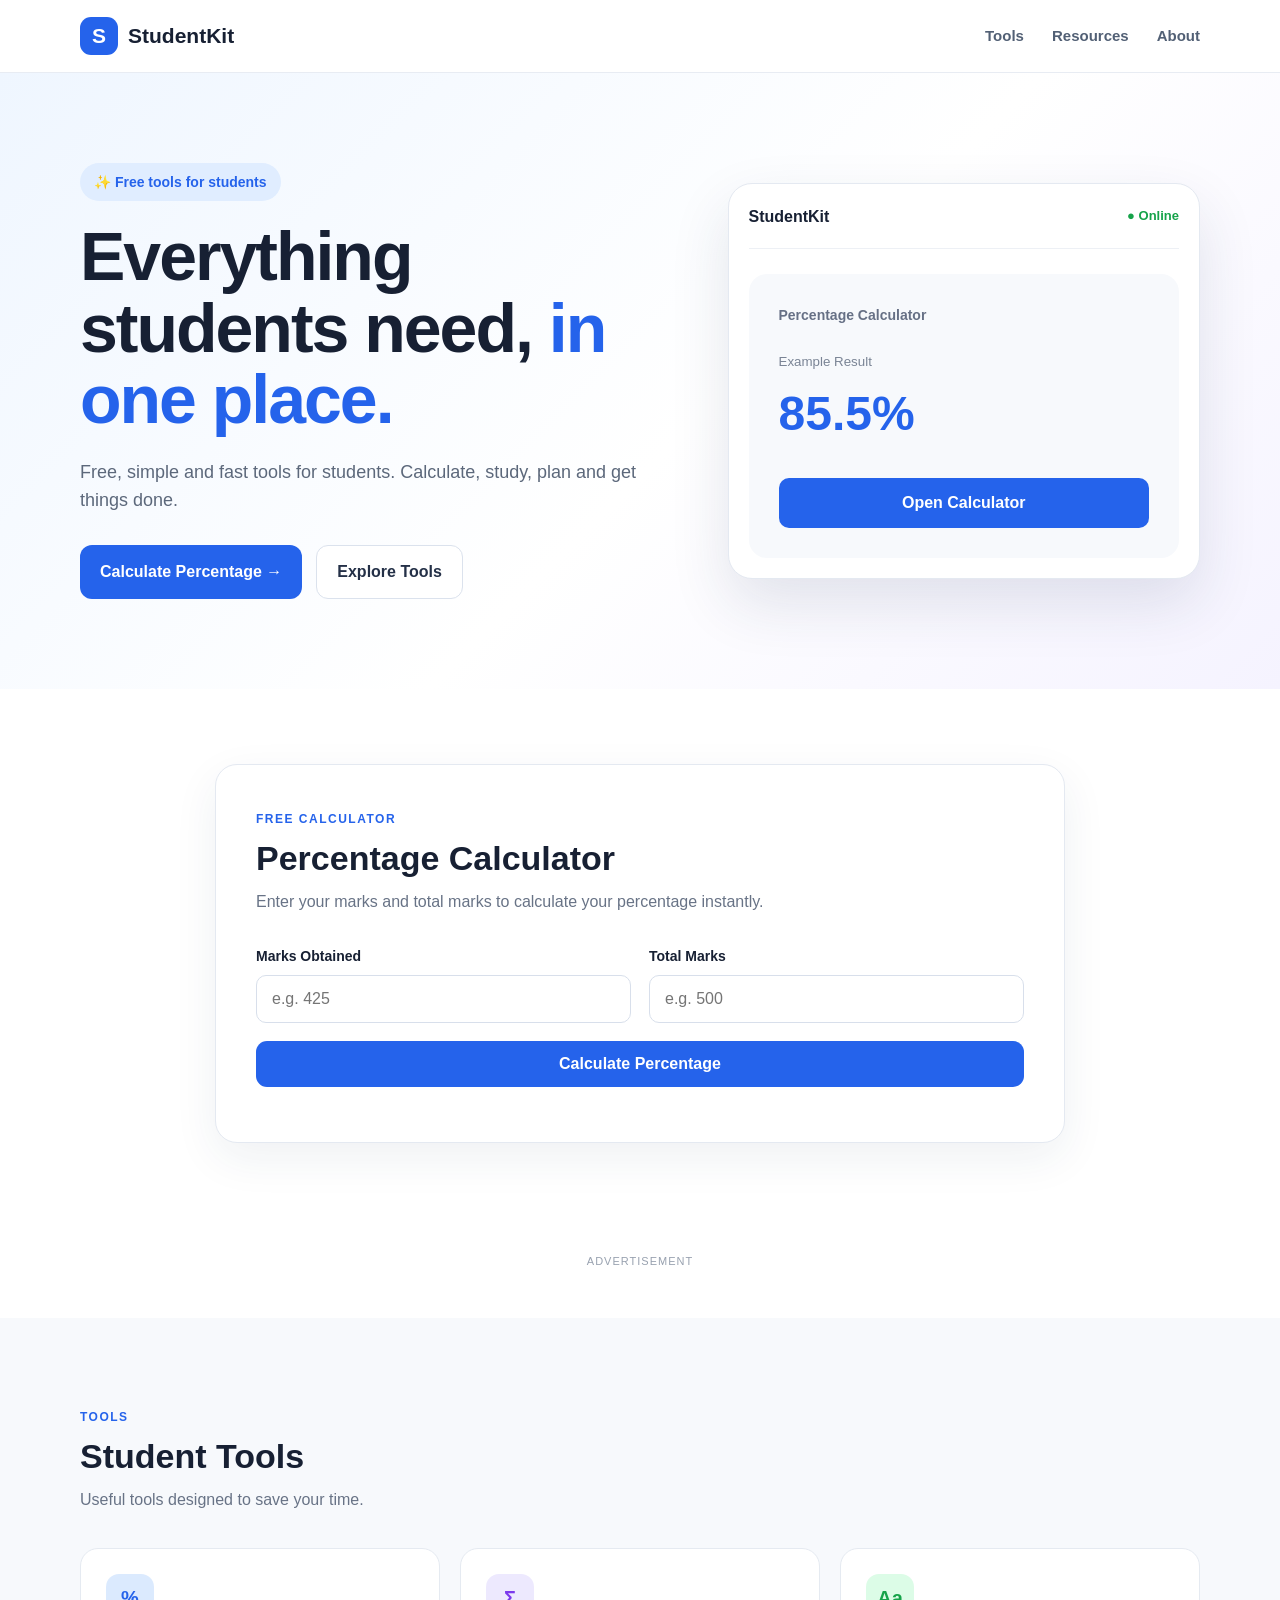
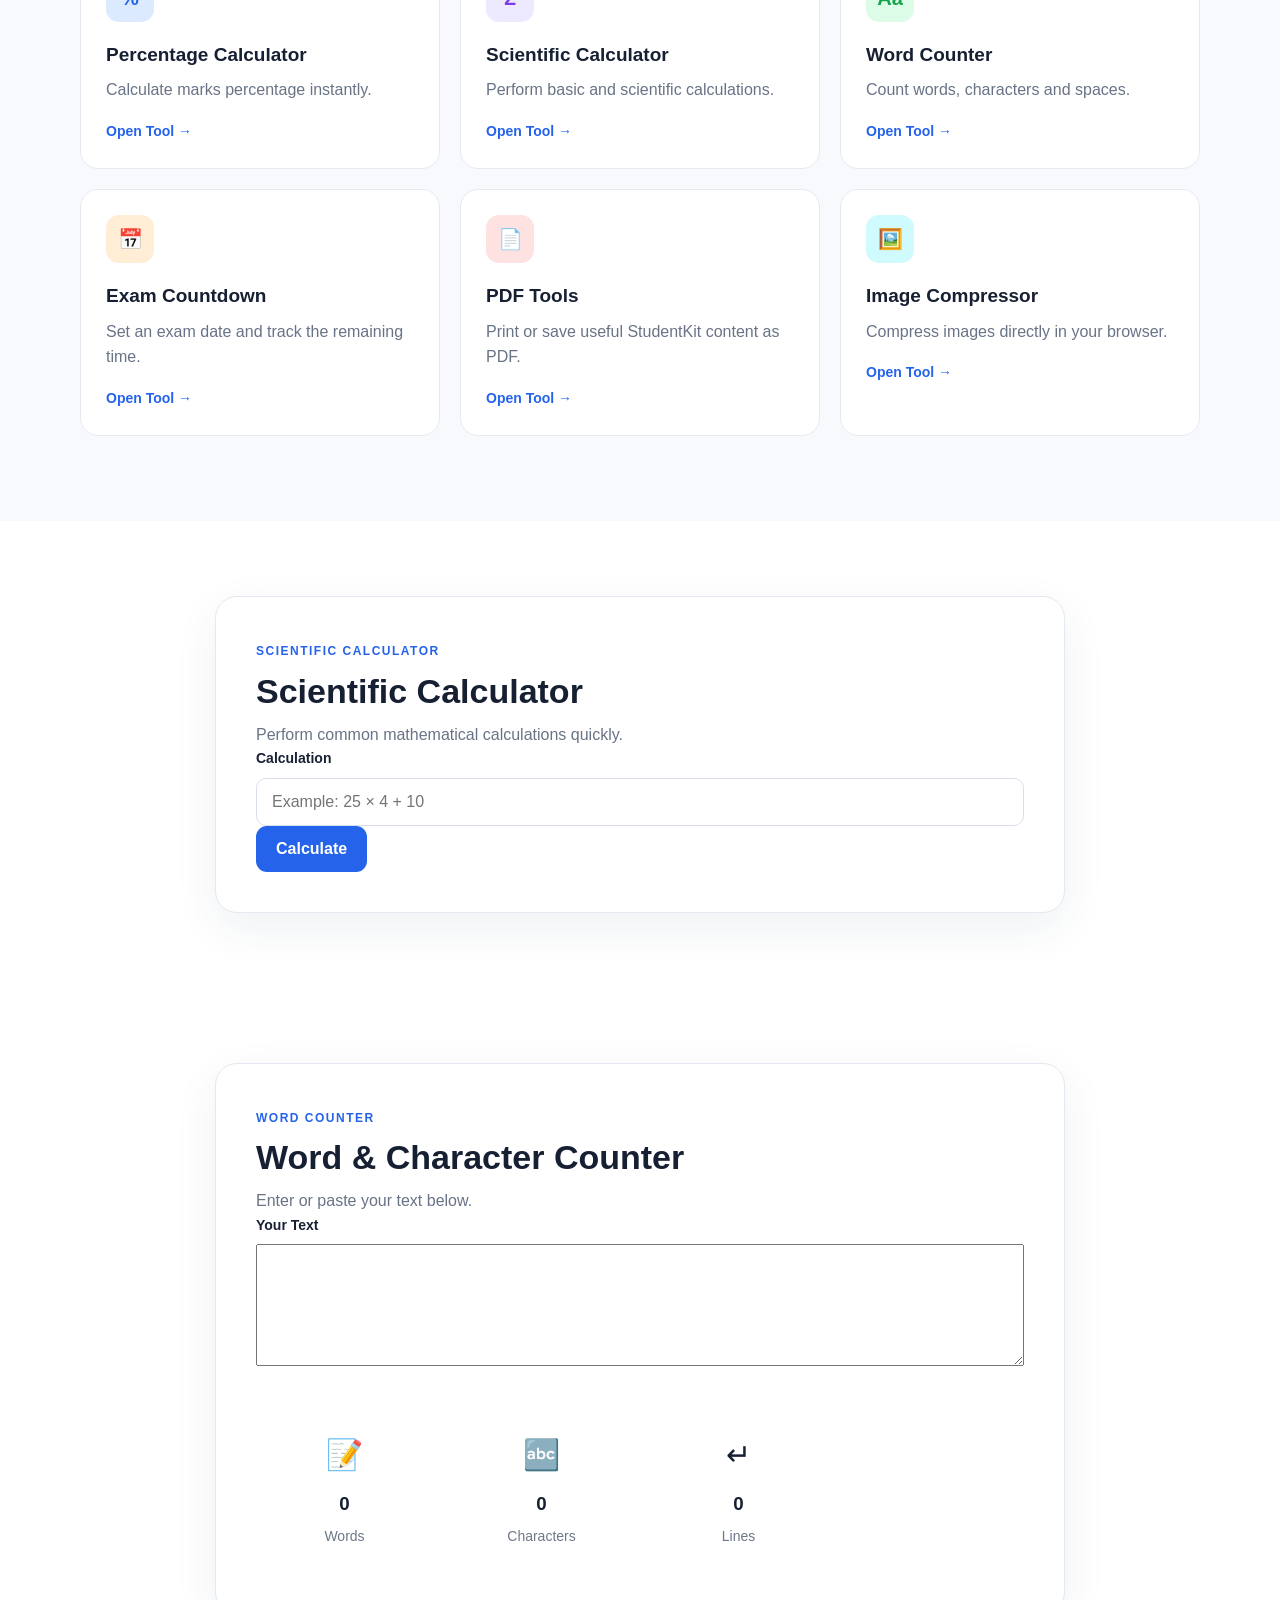
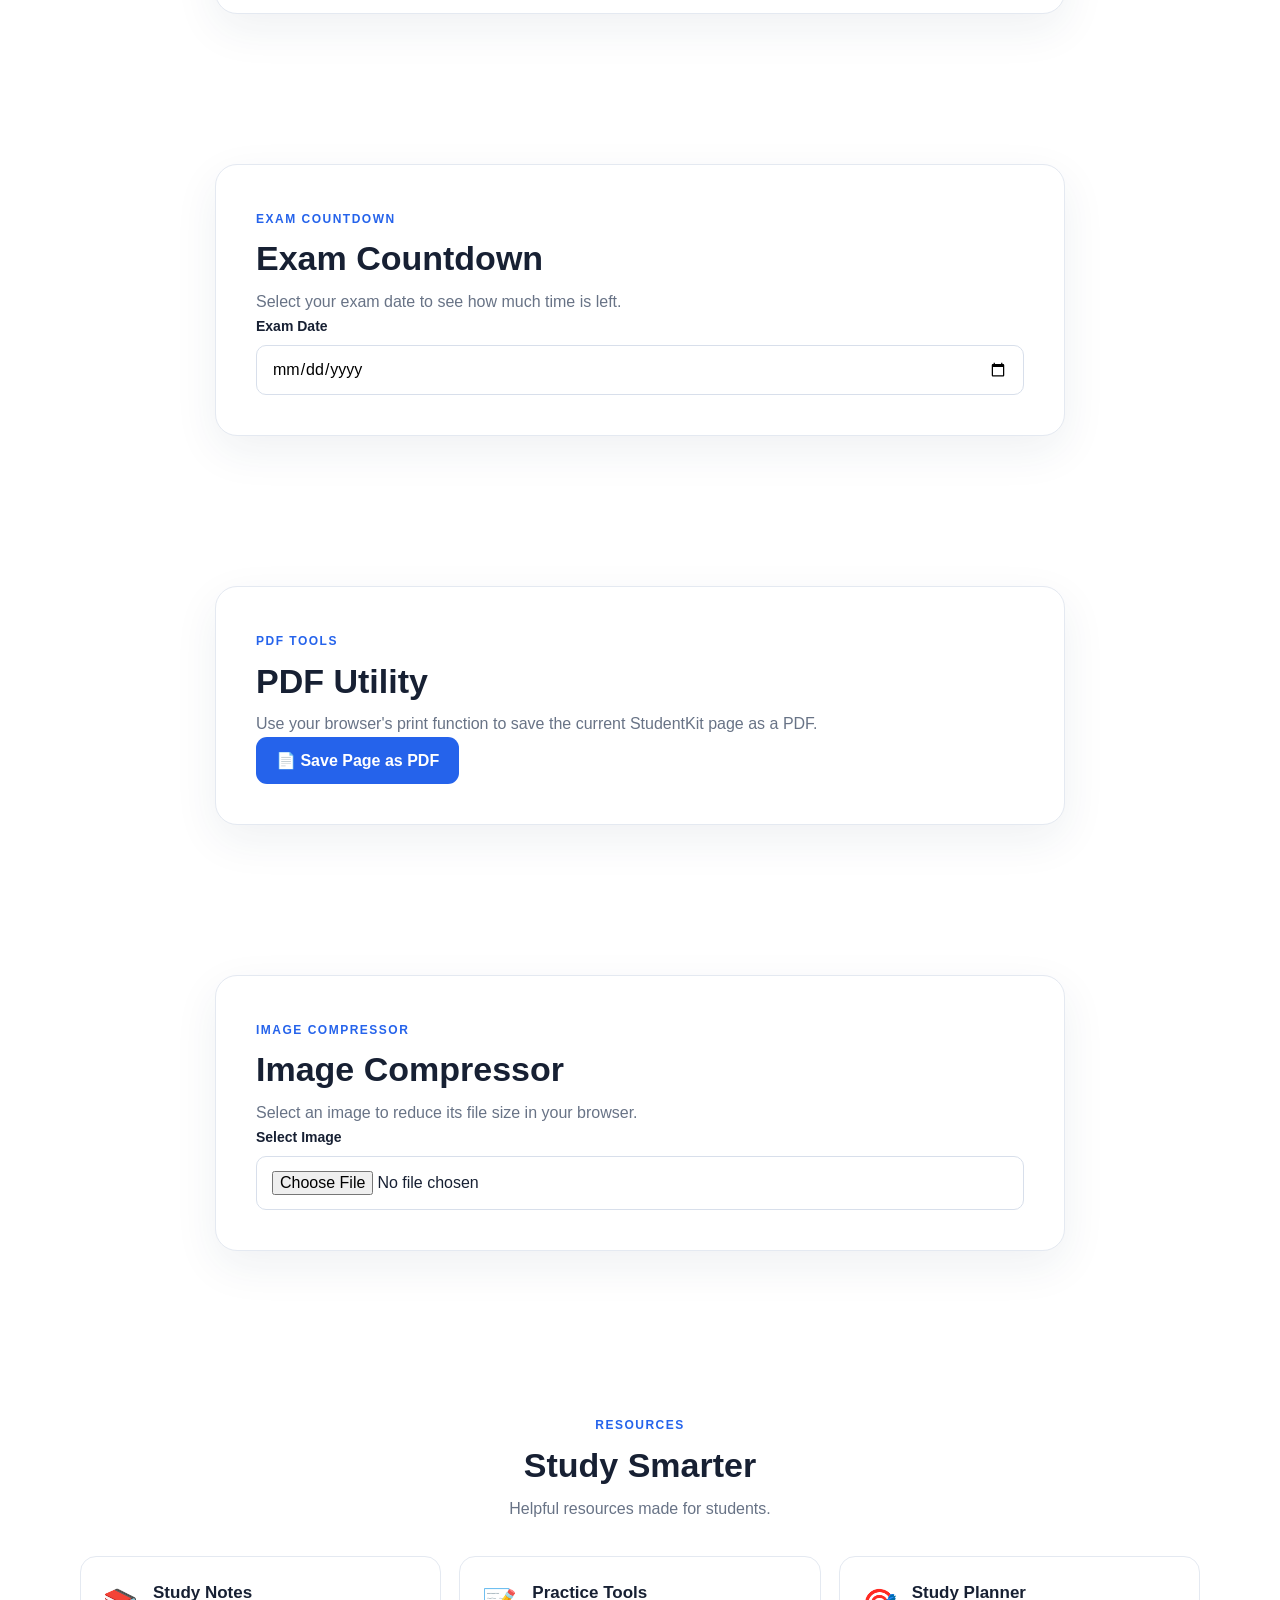
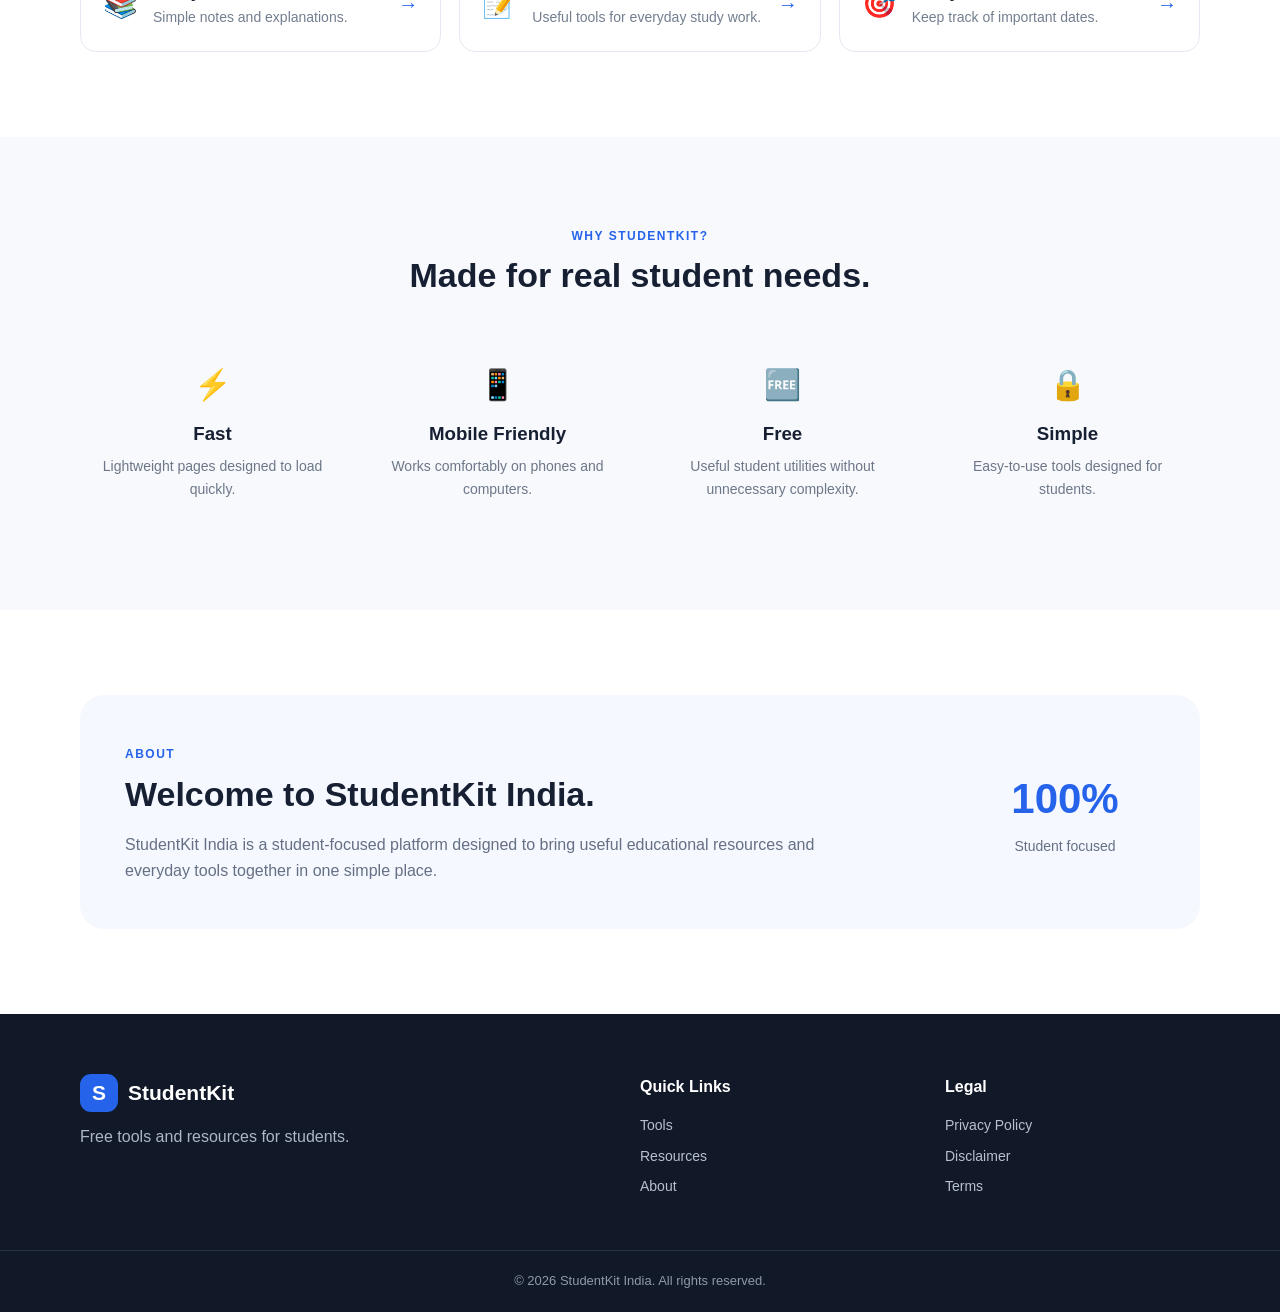
==== commit 14fb8ee1: "Update print statement from 'Hello' to 'Goodbye'" ====
--- a/index.html
+++ b/index.html
@@ -1,527 +1,1137 @@
-<!DOCTYPE html><html lang="en">
+<!DOCTYPE html>
+<html lang="en">
 <head>
+
     <meta charset="UTF-8">
-    <meta name="viewport" content="width=device-width, initial-scale=1.0"><title>StudentKit India — Free Student Tools</title>
-
-<meta name="description"
-      content="Free percentage calculator and useful tools for Indian students. Calculate marks and percentages instantly.">
-
-<meta name="keywords"
-      content="percentage calculator, marks percentage calculator, student tools India, free calculator">
-
-<meta name="author" content="StudentKit India">
-
-<!-- Google Search Console Verification -->
-<meta name="google-site-verification"
-      content="fBdInNr_pxpZjApGXBXYnxqg6Dyy9HJ7jwQC1Yva0Tw" />
-
-<!-- Google AdSense -->
-<script async
-    src="https://pagead2.googlesyndication.com/pagead/js/adsbygoogle.js?client=ca-pub-5067812901691828"
-    crossorigin="anonymous"></script>
-
-<!-- Main Stylesheet -->
-<link rel="stylesheet" href="style.css">
-
-</head><body><header class="header">
-    <div class="container nav">    <a href="#" class="logo">
-        <span class="logo-icon">S</span>
-        <span>StudentKit</span>
-    </a>
-
-    <nav class="nav-links">
-        <a href="#tools">Tools</a>
-        <a href="#resources">Resources</a>
-        <a href="#about">About</a>
-    </nav>
-
-    <button class="menu-btn" onclick="toggleMenu()">☰</button>
-
-</div>
-
-</header><main><section class="hero"><div class="container hero-content">
-
-    <div class="hero-text">
-
-        <div class="badge">
-            ✨ Free tools for students
-        </div>
-
-        <h1>
-            Everything students need,
-            <span>in one place.</span>
-        </h1>
-
-        <p>
-            Free, simple and fast tools for Indian students.
-            Calculate, study, plan and get things done.
-        </p>
-
-        <div class="hero-buttons">
-
-            <a href="#percentage" class="btn primary">
-                Calculate Percentage →
-            </a>
-
-            <a href="#tools" class="btn secondary">
-                Explore Tools
-            </a>
-
-        </div>
-
-    </div>
-
-
-    <div class="hero-card">
-
-        <div class="card-top">
+    <meta name="viewport" content="width=device-width, initial-scale=1.0">
+
+    <title>StudentKit India — Free Student Tools</title>
+
+    <meta name="description"
+          content="StudentKit India provides free student tools including percentage calculator, scientific calculator, word counter, exam countdown, PDF tools and image compressor.">
+
+    <meta name="keywords"
+          content="student tools, percentage calculator, scientific calculator, word counter, exam countdown, PDF tools, image compressor, student tools India">
+
+    <meta name="author" content="StudentKit India">
+
+    <meta name="robots" content="index, follow">
+
+    <!-- Google Search Console Verification -->
+    <meta name="google-site-verification"
+          content="fBdInNr_pxpZjApGXBXYnxqg6Dyy9HJ7jwQC1Yva0Tw">
+
+    <!-- Google AdSense -->
+    <script async
+        src="https://pagead2.googlesyndication.com/pagead/js/adsbygoogle.js?client=ca-pub-5067812901691828"
+        crossorigin="anonymous"></script>
+
+    <!-- Main Stylesheet -->
+    <link rel="stylesheet" href="style.css">
+
+</head>
+
+<body>
+
+<!-- ================================
+     HEADER
+================================ -->
+
+<header class="header">
+
+    <div class="container nav">
+
+        <a href="#" class="logo" aria-label="StudentKit India Home">
+            <span class="logo-icon">S</span>
             <span>StudentKit</span>
-            <span class="online">● Online</span>
-        </div>
-
-        <div class="calculator-preview">
-
-            <div class="preview-label">
-                Percentage Calculator
-            </div>
-
-            <div class="fake-result">
-                <small>Example Result</small>
-                <strong>85.5%</strong>
-            </div>
-
-            <a href="#percentage" class="preview-btn">
-                Open Calculator
-            </a>
-
-        </div>
-
-    </div>
-
-</div>
-
-</section><!-- PERCENTAGE CALCULATOR --><section class="calculator-section" id="percentage"><div class="container">
-
-    <div class="calculator-box">
-
-        <div class="calculator-heading">
-
-            <span class="section-label">FREE CALCULATOR</span>
-
-            <h2>Percentage Calculator</h2>
+        </a>
+
+        <nav class="nav-links" aria-label="Main Navigation">
+
+            <a href="#tools">Tools</a>
+            <a href="#resources">Resources</a>
+            <a href="#about">About</a>
+
+        </nav>
+
+        <button
+            class="menu-btn"
+            type="button"
+            onclick="toggleMenu()"
+            aria-label="Open navigation menu">
+            ☰
+        </button>
+
+    </div>
+
+</header>
+
+
+<main>
+
+<!-- ================================
+     HERO
+================================ -->
+
+<section class="hero">
+
+    <div class="container hero-content">
+
+        <div class="hero-text">
+
+            <div class="badge">
+                ✨ Free tools for students
+            </div>
+
+            <h1>
+                Everything students need,
+                <span>in one place.</span>
+            </h1>
 
             <p>
-                Enter your marks and total marks to calculate your percentage instantly.
+                Free, simple and fast tools for students.
+                Calculate, study, plan and get things done.
             </p>
 
-        </div>
-
-
-        <div class="calculator-form">
+            <div class="hero-buttons">
+
+                <a href="#percentage" class="btn primary">
+                    Calculate Percentage →
+                </a>
+
+                <a href="#tools" class="btn secondary">
+                    Explore Tools
+                </a>
+
+            </div>
+
+        </div>
+
+
+        <div class="hero-card">
+
+            <div class="card-top">
+                <span>StudentKit</span>
+                <span class="online">● Online</span>
+            </div>
+
+            <div class="calculator-preview">
+
+                <div class="preview-label">
+                    Percentage Calculator
+                </div>
+
+                <div class="fake-result">
+
+                    <small>Example Result</small>
+
+                    <strong>85.5%</strong>
+
+                </div>
+
+                <a href="#percentage" class="preview-btn">
+                    Open Calculator
+                </a>
+
+            </div>
+
+        </div>
+
+    </div>
+
+</section>
+
+
+<!-- ================================
+     PERCENTAGE CALCULATOR
+================================ -->
+
+<section class="calculator-section" id="percentage">
+
+    <div class="container">
+
+        <div class="calculator-box">
+
+            <div class="calculator-heading">
+
+                <span class="section-label">
+                    FREE CALCULATOR
+                </span>
+
+                <h2>
+                    Percentage Calculator
+                </h2>
+
+                <p>
+                    Enter your marks and total marks to calculate
+                    your percentage instantly.
+                </p>
+
+            </div>
+
+
+            <div class="calculator-form">
+
+                <div class="input-group">
+
+                    <label for="obtainedMarks">
+                        Marks Obtained
+                    </label>
+
+                    <input
+                        type="number"
+                        id="obtainedMarks"
+                        placeholder="e.g. 425"
+                        min="0"
+                        step="any">
+
+                </div>
+
+
+                <div class="input-group">
+
+                    <label for="totalMarks">
+                        Total Marks
+                    </label>
+
+                    <input
+                        type="number"
+                        id="totalMarks"
+                        placeholder="e.g. 500"
+                        min="1"
+                        step="any">
+
+                </div>
+
+
+                <button
+                    class="calculate-btn"
+                    type="button"
+                    onclick="calculatePercentage()">
+
+                    Calculate Percentage
+
+                </button>
+
+            </div>
+
+
+            <div
+                id="calculatorMessage"
+                class="calculator-message"
+                aria-live="polite">
+            </div>
+
+
+            <div
+                id="resultBox"
+                class="result-box">
+
+                <span>Your Percentage</span>
+
+                <strong id="percentageResult">
+                    0%
+                </strong>
+
+                <button
+                    class="copy-btn"
+                    type="button"
+                    onclick="copyPercentage()">
+
+                    📋 Copy Result
+
+                </button>
+
+            </div>
+
+        </div>
+
+    </div>
+
+</section>
+
+
+<!-- ================================
+     GOOGLE ADSENSE MULTIPLEX
+================================ -->
+
+<section class="ad-section">
+
+    <div class="container">
+
+        <div class="ad-label">
+            Advertisement
+        </div>
+
+        <ins
+            class="adsbygoogle"
+            style="display:block"
+            data-ad-format="autorelaxed"
+            data-ad-client="ca-pub-5067812901691828"
+            data-ad-slot="2917279669">
+        </ins>
+
+        <script>
+            (adsbygoogle = window.adsbygoogle || []).push({});
+        </script>
+
+    </div>
+
+</section>
+
+
+<!-- ================================
+     ALL TOOLS
+================================ -->
+
+<section class="section" id="tools">
+
+    <div class="container">
+
+        <div class="section-heading">
+
+            <div>
+
+                <span class="section-label">
+                    TOOLS
+                </span>
+
+                <h2>
+                    Student Tools
+                </h2>
+
+                <p>
+                    Useful tools designed to save your time.
+                </p>
+
+            </div>
+
+        </div>
+
+
+        <div class="tools-grid">
+
+
+            <!-- Percentage -->
+
+            <article class="tool-card active-tool">
+
+                <div class="tool-icon blue">
+                    %
+                </div>
+
+                <div class="tool-content">
+
+                    <h3>
+                        Percentage Calculator
+                    </h3>
+
+                    <p>
+                        Calculate marks percentage instantly.
+                    </p>
+
+                    <a href="#percentage">
+                        Open Tool →
+                    </a>
+
+                </div>
+
+            </article>
+
+
+            <!-- Scientific Calculator -->
+
+            <article class="tool-card">
+
+                <div class="tool-icon purple">
+                    Σ
+                </div>
+
+                <div class="tool-content">
+
+                    <h3>
+                        Scientific Calculator
+                    </h3>
+
+                    <p>
+                        Perform basic and scientific calculations.
+                    </p>
+
+                    <a href="#scientific-calculator">
+                        Open Tool →
+                    </a>
+
+                </div>
+
+            </article>
+
+
+            <!-- Word Counter -->
+
+            <article class="tool-card">
+
+                <div class="tool-icon green">
+                    Aa
+                </div>
+
+                <div class="tool-content">
+
+                    <h3>
+                        Word Counter
+                    </h3>
+
+                    <p>
+                        Count words, characters and spaces.
+                    </p>
+
+                    <a href="#word-counter">
+                        Open Tool →
+                    </a>
+
+                </div>
+
+            </article>
+
+
+            <!-- Exam Countdown -->
+
+            <article class="tool-card">
+
+                <div class="tool-icon orange">
+                    📅
+                </div>
+
+                <div class="tool-content">
+
+                    <h3>
+                        Exam Countdown
+                    </h3>
+
+                    <p>
+                        Set an exam date and track the remaining time.
+                    </p>
+
+                    <a href="#exam-countdown">
+                        Open Tool →
+                    </a>
+
+                </div>
+
+            </article>
+
+
+            <!-- PDF Tools -->
+
+            <article class="tool-card">
+
+                <div class="tool-icon red">
+                    📄
+                </div>
+
+                <div class="tool-content">
+
+                    <h3>
+                        PDF Tools
+                    </h3>
+
+                    <p>
+                        Print or save useful StudentKit content as PDF.
+                    </p>
+
+                    <a href="#pdf-tools">
+                        Open Tool →
+                    </a>
+
+                </div>
+
+            </article>
+
+
+            <!-- Image Compressor -->
+
+            <article class="tool-card">
+
+                <div class="tool-icon cyan">
+                    🖼️
+                </div>
+
+                <div class="tool-content">
+
+                    <h3>
+                        Image Compressor
+                    </h3>
+
+                    <p>
+                        Compress images directly in your browser.
+                    </p>
+
+                    <a href="#image-compressor">
+                        Open Tool →
+                    </a>
+
+                </div>
+
+            </article>
+
+        </div>
+
+    </div>
+
+</section>
+
+
+<!-- ================================
+     SCIENTIFIC CALCULATOR
+================================ -->
+
+<section class="calculator-section" id="scientific-calculator">
+
+    <div class="container">
+
+        <div class="calculator-box">
+
+            <div class="calculator-heading">
+
+                <span class="section-label">
+                    SCIENTIFIC CALCULATOR
+                </span>
+
+                <h2>
+                    Scientific Calculator
+                </h2>
+
+                <p>
+                    Perform common mathematical calculations quickly.
+                </p>
+
+            </div>
+
 
             <div class="input-group">
-                <label for="obtainedMarks">
-                    Marks Obtained
+
+                <label for="scientificInput">
+                    Calculation
                 </label>
 
                 <input
-                    type="number"
-                    id="obtainedMarks"
-                    placeholder="e.g. 425"
-                    min="0"
-                >
-            </div>
-
-
-            <div class="input-group">
-                <label for="totalMarks">
-                    Total Marks
-                </label>
-
-                <input
-                    type="number"
-                    id="totalMarks"
-                    placeholder="e.g. 500"
-                    min="1"
-                >
+                    type="text"
+                    id="scientificInput"
+                    placeholder="Example: 25 × 4 + 10">
+
             </div>
 
 
             <button
                 class="calculate-btn"
-                onclick="calculatePercentage()"
-            >
-                Calculate Percentage
+                type="button"
+                onclick="calculateScientific()">
+
+                Calculate
+
             </button>
 
-        </div>
-
-
-        <div id="calculatorMessage" class="calculator-message"></div>
-
-
-        <div id="resultBox" class="result-box">
-
-            <span>Your Percentage</span>
-
-            <strong id="percentageResult">
-                0%
+
+            <div
+                id="scientificResult"
+                class="result-box">
+
+                <span>Result</span>
+
+                <strong>
+                    0
+                </strong>
+
+            </div>
+
+        </div>
+
+    </div>
+
+</section>
+
+
+<!-- ================================
+     WORD COUNTER
+================================ -->
+
+<section class="calculator-section" id="word-counter">
+
+    <div class="container">
+
+        <div class="calculator-box">
+
+            <div class="calculator-heading">
+
+                <span class="section-label">
+                    WORD COUNTER
+                </span>
+
+                <h2>
+                    Word & Character Counter
+                </h2>
+
+                <p>
+                    Enter or paste your text below.
+                </p>
+
+            </div>
+
+
+            <div class="input-group">
+
+                <label for="wordCounterInput">
+                    Your Text
+                </label>
+
+                <textarea
+                    id="wordCounterInput"
+                    rows="8"
+                    placeholder="Type or paste your text here..."
+                    oninput="updateWordCounter()">
+                </textarea>
+
+            </div>
+
+
+            <div class="features">
+
+                <div class="feature">
+
+                    <div>📝</div>
+
+                    <h3 id="wordCount">
+                        0
+                    </h3>
+
+                    <p>
+                        Words
+                    </p>
+
+                </div>
+
+
+                <div class="feature">
+
+                    <div>🔤</div>
+
+                    <h3 id="characterCount">
+                        0
+                    </h3>
+
+                    <p>
+                        Characters
+                    </p>
+
+                </div>
+
+
+                <div class="feature">
+
+                    <div>↵</div>
+
+                    <h3 id="lineCount">
+                        0
+                    </h3>
+
+                    <p>
+                        Lines
+                    </p>
+
+                </div>
+
+            </div>
+
+        </div>
+
+    </div>
+
+</section>
+
+
+<!-- ================================
+     EXAM COUNTDOWN
+================================ -->
+
+<section class="calculator-section" id="exam-countdown">
+
+    <div class="container">
+
+        <div class="calculator-box">
+
+            <div class="calculator-heading">
+
+                <span class="section-label">
+                    EXAM COUNTDOWN
+                </span>
+
+                <h2>
+                    Exam Countdown
+                </h2>
+
+                <p>
+                    Select your exam date to see how much time is left.
+                </p>
+
+            </div>
+
+
+            <div class="input-group">
+
+                <label for="examDate">
+                    Exam Date
+                </label>
+
+                <input
+                    type="date"
+                    id="examDate"
+                    onchange="startExamCountdown()">
+
+            </div>
+
+
+            <div
+                id="countdownResult"
+                class="result-box">
+
+                <span>
+                    Time Remaining
+                </span>
+
+                <strong>
+                    Select a date
+                </strong>
+
+            </div>
+
+        </div>
+
+    </div>
+
+</section>
+
+
+<!-- ================================
+     PDF TOOLS
+================================ -->
+
+<section class="calculator-section" id="pdf-tools">
+
+    <div class="container">
+
+        <div class="calculator-box">
+
+            <div class="calculator-heading">
+
+                <span class="section-label">
+                    PDF TOOLS
+                </span>
+
+                <h2>
+                    PDF Utility
+                </h2>
+
+                <p>
+                    Use your browser's print function to save the
+                    current StudentKit page as a PDF.
+                </p>
+
+            </div>
+
+
+            <button
+                class="calculate-btn"
+                type="button"
+                onclick="printPageAsPDF()">
+
+                📄 Save Page as PDF
+
+            </button>
+
+        </div>
+
+    </div>
+
+</section>
+
+
+<!-- ================================
+     IMAGE COMPRESSOR
+================================ -->
+
+<section class="calculator-section" id="image-compressor">
+
+    <div class="container">
+
+        <div class="calculator-box">
+
+            <div class="calculator-heading">
+
+                <span class="section-label">
+                    IMAGE COMPRESSOR
+                </span>
+
+                <h2>
+                    Image Compressor
+                </h2>
+
+                <p>
+                    Select an image to reduce its file size in your browser.
+                </p>
+
+            </div>
+
+
+            <div class="input-group">
+
+                <label for="imageInput">
+                    Select Image
+                </label>
+
+                <input
+                    type="file"
+                    id="imageInput"
+                    accept="image/*"
+                    onchange="compressImage()">
+
+            </div>
+
+
+            <div
+                id="imageCompressionResult"
+                class="result-box">
+
+                <span>
+                    Status
+                </span>
+
+                <strong>
+                    Select an image
+                </strong>
+
+            </div>
+
+        </div>
+
+    </div>
+
+</section>
+
+
+<!-- ================================
+     RESOURCES
+================================ -->
+
+<section class="resource-section" id="resources">
+
+    <div class="container">
+
+        <div class="section-heading centered">
+
+            <span class="section-label">
+                RESOURCES
+            </span>
+
+            <h2>
+                Study Smarter
+            </h2>
+
+            <p>
+                Helpful resources made for students.
+            </p>
+
+        </div>
+
+
+        <div class="resource-grid">
+
+            <a href="#about" class="resource-card">
+
+                <span>📚</span>
+
+                <div>
+
+                    <h3>
+                        Study Notes
+                    </h3>
+
+                    <p>
+                        Simple notes and explanations.
+                    </p>
+
+                </div>
+
+                <b>→</b>
+
+            </a>
+
+
+            <a href="#tools" class="resource-card">
+
+                <span>📝</span>
+
+                <div>
+
+                    <h3>
+                        Practice Tools
+                    </h3>
+
+                    <p>
+                        Useful tools for everyday study work.
+                    </p>
+
+                </div>
+
+                <b>→</b>
+
+            </a>
+
+
+            <a href="#exam-countdown" class="resource-card">
+
+                <span>🎯</span>
+
+                <div>
+
+                    <h3>
+                        Study Planner
+                    </h3>
+
+                    <p>
+                        Keep track of important dates.
+                    </p>
+
+                </div>
+
+                <b>→</b>
+
+            </a>
+
+        </div>
+
+    </div>
+
+</section>
+
+
+<!-- ================================
+     WHY STUDENTKIT
+================================ -->
+
+<section class="why-section">
+
+    <div class="container">
+
+        <div class="section-heading centered">
+
+            <span class="section-label">
+                WHY STUDENTKIT?
+            </span>
+
+            <h2>
+                Made for real student needs.
+            </h2>
+
+        </div>
+
+
+        <div class="features">
+
+            <div class="feature">
+
+                <div>⚡</div>
+
+                <h3>
+                    Fast
+                </h3>
+
+                <p>
+                    Lightweight pages designed to load quickly.
+                </p>
+
+            </div>
+
+
+            <div class="feature">
+
+                <div>📱</div>
+
+                <h3>
+                    Mobile Friendly
+                </h3>
+
+                <p>
+                    Works comfortably on phones and computers.
+                </p>
+
+            </div>
+
+
+            <div class="feature">
+
+                <div>🆓</div>
+
+                <h3>
+                    Free
+                </h3>
+
+                <p>
+                    Useful student utilities without unnecessary complexity.
+                </p>
+
+            </div>
+
+
+            <div class="feature">
+
+                <div>🔒</div>
+
+                <h3>
+                    Simple
+                </h3>
+
+                <p>
+                    Easy-to-use tools designed for students.
+                </p>
+
+            </div>
+
+        </div>
+
+    </div>
+
+</section>
+
+
+<!-- ================================
+     ABOUT
+================================ -->
+
+<section class="about-section" id="about">
+
+    <div class="container about-box">
+
+        <div>
+
+            <span class="section-label">
+                ABOUT
+            </span>
+
+            <h2>
+                Welcome to StudentKit India.
+            </h2>
+
+            <p>
+                StudentKit India is a student-focused platform designed
+                to bring useful educational resources and everyday tools
+                together in one simple place.
+            </p>
+
+        </div>
+
+
+        <div class="about-number">
+
+            <strong>
+                100%
             </strong>
 
-            <button
-                class="copy-btn"
-                onclick="copyPercentage()"
-            >
-                📋 Copy Result
-            </button>
-
-        </div>
-
-    </div>
-
-</div>
-
-</section><!-- GOOGLE ADSENSE MULTIPLEX AD --><section class="ad-section"><div class="container">
-
-    <div class="ad-label">
-        Advertisement
-    </div>
-
-    <ins class="adsbygoogle"
-         style="display:block"
-         data-ad-format="autorelaxed"
-         data-ad-client="ca-pub-5067812901691828"
-         data-ad-slot="2917279669"></ins>
-
-    <script>
-        (adsbygoogle = window.adsbygoogle || []).push({});
-    </script>
-
-</div>
-
-</section><!-- TOOLS --><section class="section" id="tools"><div class="container">
-
-    <div class="section-heading">
+            <span>
+                Student focused
+            </span>
+
+        </div>
+
+    </div>
+
+</section>
+
+</main>
+
+
+<!-- ================================
+     FOOTER
+================================ -->
+
+<footer class="footer">
+
+    <div class="container footer-grid">
 
         <div>
-            <span class="section-label">TOOLS</span>
-
-            <h2>Student Tools</h2>
+
+            <div class="logo footer-logo">
+
+                <span class="logo-icon">
+                    S
+                </span>
+
+                <span>
+                    StudentKit
+                </span>
+
+            </div>
 
             <p>
-                Useful tools designed to save your time.
+                Free tools and resources for students.
             </p>
-        </div>
-
-    </div>
-
-
-    <div class="tools-grid">
-
-        <article class="tool-card active-tool">
-
-            <div class="tool-icon blue">
-                %
-            </div>
-
-            <div class="tool-content">
-
-                <h3>Percentage Calculator</h3>
-
-                <p>
-                    Calculate marks percentage instantly.
-                </p>
-
-                <a href="#percentage">
-                    Open Tool →
-                </a>
-
-            </div>
-
-        </article>
-
-
-        <article class="tool-card">
-
-            <div class="tool-icon purple">
-                Σ
-            </div>
-
-            <div class="tool-content">
-
-                <h3>Scientific Calculator</h3>
-
-                <p>
-                    Calculate mathematical problems easily.
-                </p>
-
-                <a href="#">
-                    Coming Soon
-                </a>
-
-            </div>
-
-        </article>
-
-
-        <article class="tool-card">
-
-            <div class="tool-icon green">
-                Aa
-            </div>
-
-            <div class="tool-content">
-
-                <h3>Word Counter</h3>
-
-                <p>
-                    Count words and characters instantly.
-                </p>
-
-                <a href="#">
-                    Coming Soon
-                </a>
-
-            </div>
-
-        </article>
-
-
-        <article class="tool-card">
-
-            <div class="tool-icon orange">
-                📅
-            </div>
-
-            <div class="tool-content">
-
-                <h3>Exam Countdown</h3>
-
-                <p>
-                    Keep track of important exam dates.
-                </p>
-
-                <a href="#">
-                    Coming Soon
-                </a>
-
-            </div>
-
-        </article>
-
-
-        <article class="tool-card">
-
-            <div class="tool-icon red">
-                📄
-            </div>
-
-            <div class="tool-content">
-
-                <h3>PDF Tools</h3>
-
-                <p>
-                    Useful PDF utilities for students.
-                </p>
-
-                <a href="#">
-                    Coming Soon
-                </a>
-
-            </div>
-
-        </article>
-
-
-        <article class="tool-card">
-
-            <div class="tool-icon cyan">
-                🖼️
-            </div>
-
-            <div class="tool-content">
-
-                <h3>Image Compressor</h3>
-
-                <p>
-                    Reduce image size for uploads.
-                </p>
-
-                <a href="#">
-                    Coming Soon
-                </a>
-
-            </div>
-
-        </article>
-
-    </div>
-
-</div>
-
-</section><!-- RESOURCES --><section class="resource-section" id="resources"><div class="container">
-
-    <div class="section-heading centered">
-
-        <span class="section-label">RESOURCES</span>
-
-        <h2>Study Smarter</h2>
-
-        <p>
-            Helpful resources made for students.
-        </p>
-
-    </div>
-
-
-    <div class="resource-grid">
-
-        <a href="#" class="resource-card">
-            <span>📚</span>
-
-            <div>
-                <h3>Study Notes</h3>
-                <p>Simple notes and explanations.</p>
-            </div>
-
-            <b>→</b>
-        </a>
-
-
-        <a href="#" class="resource-card">
-            <span>📝</span>
-
-            <div>
-                <h3>Important Questions</h3>
-                <p>Practice important questions.</p>
-            </div>
-
-            <b>→</b>
-        </a>
-
-
-        <a href="#" class="resource-card">
-            <span>🎯</span>
-
-            <div>
-                <h3>Study Planner</h3>
-                <p>Plan your study sessions.</p>
-            </div>
-
-            <b>→</b>
-        </a>
-
-    </div>
-
-</div>
-
-</section><!-- WHY --><section class="why-section"><div class="container">
-
-    <div class="section-heading centered">
-
-        <span class="section-label">WHY STUDENTKIT?</span>
-
-        <h2>Made for real student needs.</h2>
-
-    </div>
-
-
-    <div class="features">
-
-        <div class="feature">
-            <div>⚡</div>
-            <h3>Fast</h3>
-            <p>Lightweight pages designed to load quickly.</p>
-        </div>
-
-        <div class="feature">
-            <div>📱</div>
-            <h3>Mobile Friendly</h3>
-            <p>Works comfortably on phones and computers.</p>
-        </div>
-
-        <div class="feature">
-            <div>🆓</div>
-            <h3>Free</h3>
-            <p>Useful student utilities without unnecessary complexity.</p>
-        </div>
-
-        <div class="feature">
-            <div>🔒</div>
-            <h3>Simple</h3>
-            <p>Easy-to-use tools designed for students.</p>
-        </div>
-
-    </div>
-
-</div>
-
-</section><!-- ABOUT --><section class="about-section" id="about"><div class="container about-box">
-
-    <div>
-
-        <span class="section-label">ABOUT</span>
-
-        <h2>Welcome to StudentKit India.</h2>
-
-        <p>
-            StudentKit India is a student-focused platform designed
-            to bring useful educational resources and everyday tools
-            together in one simple place.
-        </p>
-
-    </div>
-
-    <div class="about-number">
-        <strong>100%</strong>
-        <span>Student focused</span>
-    </div>
-
-</div>
-
-</section></main><footer class="footer"><div class="container footer-grid">
-
-    <div>
-
-        <div class="logo footer-logo">
-            <span class="logo-icon">S</span>
-            <span>StudentKit</span>
-        </div>
-
-        <p>
-            Free tools and resources for students.
-        </p>
-
-    </div>
-
-
-    <div>
-
-        <h4>Quick Links</h4>
-
-        <a href="#tools">Tools</a>
-        <a href="#resources">Resources</a>
-        <a href="#about">About</a>
-
-    </div>
-
-
-    <div>
-
-        <h4>Legal</h4>
-
-        <a href="#">Privacy Policy</a>
-        <a href="#">Disclaimer</a>
-        <a href="#">Terms</a>
-
-    </div>
-
-</div>
-
-
-<div class="copyright">
-    © 2026 StudentKit India. All rights reserved.
-</div>
-
-</footer><script src="script.js"></script></body>
+
+        </div>
+
+
+        <div>
+
+            <h4>
+                Quick Links
+            </h4>
+
+            <a href="#tools">
+                Tools
+            </a>
+
+            <a href="#resources">
+                Resources
+            </a>
+
+            <a href="#about">
+                About
+            </a>
+
+        </div>
+
+
+        <div>
+
+            <h4>
+                Legal
+            </h4>
+
+            <a href="#">
+                Privacy Policy
+            </a>
+
+            <a href="#">
+                Disclaimer
+            </a>
+
+            <a href="#">
+                Terms
+            </a>
+
+        </div>
+
+    </div>
+
+
+    <div class="copyright">
+
+        © 2026 StudentKit India. All rights reserved.
+
+    </div>
+
+</footer>
+
+
+<!-- Main JavaScript -->
+<script src="script.js"></script>
+
+</body>
 </html>
--- a/style.css
+++ b/style.css
@@ -1,633 +1,781 @@
+/* =========================================
+STUDENTKIT INDIA — MAIN STYLESHEET
+========================================= */
+
 * {
-    margin: 0;
-    padding: 0;
-    box-sizing: border-box;
-}
+  margin: 0;
+  padding: 0;
+  box-sizing: border-box;
+  }
 
 html {
-    scroll-behavior: smooth;
+scroll-behavior: smooth;
 }
 
 body {
-    font-family: Arial, Helvetica, sans-serif;
-    background: #f8fafc;
-    color: #172033;
-    line-height: 1.6;
+font-family: Arial, Helvetica, sans-serif;
+background: #f7f9fc;
+color: #172033;
+line-height: 1.6;
 }
 
 a {
-    text-decoration: none;
-    color: inherit;
+text-decoration: none;
+color: inherit;
+}
+
+button,
+input {
+font-family: inherit;
 }
 
 .container {
-    width: min(1120px, 92%);
-    margin: auto;
-}
-
-
-/* HEADER */
+width: min(1120px, 92%);
+margin: 0 auto;
+}
+
+/* =========================================
+HEADER
+========================================= */
 
 .header {
-    background: rgba(255,255,255,.97);
-    border-bottom: 1px solid #e8edf3;
-    position: sticky;
-    top: 0;
-    z-index: 100;
+background: rgba(255, 255, 255, 0.96);
+border-bottom: 1px solid #e8ecf3;
+position: sticky;
+top: 0;
+z-index: 1000;
+backdrop-filter: blur(10px);
 }
 
 .nav {
-    height: 72px;
-    display: flex;
-    align-items: center;
-    justify-content: space-between;
+min-height: 72px;
+display: flex;
+align-items: center;
+justify-content: space-between;
+gap: 30px;
 }
 
 .logo {
-    display: flex;
-    align-items: center;
-    gap: 10px;
-    font-size: 21px;
-    font-weight: 800;
+display: flex;
+align-items: center;
+gap: 10px;
+font-size: 21px;
+font-weight: 800;
+color: #172033;
 }
 
 .logo-icon {
-    width: 38px;
-    height: 38px;
-    border-radius: 11px;
-    display: grid;
-    place-items: center;
-    background: #2563eb;
-    color: white;
-    font-weight: 800;
+width: 38px;
+height: 38px;
+display: grid;
+place-items: center;
+border-radius: 11px;
+background: #2563eb;
+color: #fff;
+font-weight: 800;
 }
 
 .nav-links {
-    display: flex;
-    gap: 32px;
-    color: #64748b;
+display: flex;
+align-items: center;
+gap: 28px;
+}
+
+.nav-links a {
+color: #526075;
+font-size: 15px;
+font-weight: 600;
+transition: 0.2s ease;
 }
 
 .nav-links a:hover {
-    color: #2563eb;
+color: #2563eb;
 }
 
 .menu-btn {
+display: none;
+border: 0;
+background: transparent;
+font-size: 26px;
+cursor: pointer;
+}
+
+/* =========================================
+HERO
+========================================= */
+
+.hero {
+padding: 90px 0;
+background: linear-gradient(135deg, #eff6ff, #ffffff 55%, #f5f3ff);
+}
+
+.hero-content {
+display: grid;
+grid-template-columns: 1.1fr 0.9fr;
+align-items: center;
+gap: 70px;
+}
+
+.badge {
+display: inline-block;
+padding: 8px 14px;
+border-radius: 999px;
+background: #e0edff;
+color: #2563eb;
+font-size: 14px;
+font-weight: 700;
+margin-bottom: 20px;
+}
+
+.hero h1 {
+font-size: clamp(42px, 6vw, 68px);
+line-height: 1.05;
+letter-spacing: -2px;
+margin-bottom: 22px;
+}
+
+.hero h1 span {
+color: #2563eb;
+}
+
+.hero-text > p {
+max-width: 620px;
+color: #5c687b;
+font-size: 18px;
+margin-bottom: 30px;
+}
+
+.hero-buttons {
+display: flex;
+flex-wrap: wrap;
+gap: 14px;
+}
+
+.btn {
+display: inline-flex;
+align-items: center;
+justify-content: center;
+padding: 13px 20px;
+border-radius: 12px;
+font-weight: 700;
+transition: 0.2s ease;
+}
+
+.btn.primary {
+background: #2563eb;
+color: #fff;
+}
+
+.btn.primary:hover {
+transform: translateY(-2px);
+background: #1d4ed8;
+}
+
+.btn.secondary {
+background: #fff;
+border: 1px solid #dbe2ed;
+color: #243047;
+}
+
+.btn.secondary:hover {
+border-color: #2563eb;
+color: #2563eb;
+}
+
+/* =========================================
+HERO CARD
+========================================= */
+
+.hero-card {
+background: #fff;
+border: 1px solid #e4e9f1;
+border-radius: 24px;
+padding: 20px;
+box-shadow: 0 25px 60px rgba(30, 50, 90, 0.12);
+}
+
+.card-top {
+display: flex;
+justify-content: space-between;
+align-items: center;
+font-weight: 800;
+padding-bottom: 18px;
+border-bottom: 1px solid #edf0f5;
+}
+
+.online {
+color: #16a34a;
+font-size: 13px;
+}
+
+.calculator-preview {
+margin-top: 25px;
+padding: 30px;
+border-radius: 18px;
+background: #f7f9fc;
+}
+
+.preview-label {
+color: #667085;
+font-size: 14px;
+font-weight: 700;
+}
+
+.fake-result {
+margin: 25px 0;
+}
+
+.fake-result small {
+display: block;
+color: #7a8495;
+margin-bottom: 4px;
+}
+
+.fake-result strong {
+font-size: 48px;
+color: #2563eb;
+}
+
+.preview-btn {
+display: block;
+text-align: center;
+padding: 12px;
+background: #2563eb;
+color: white;
+border-radius: 10px;
+font-weight: 700;
+}
+
+/* =========================================
+CALCULATOR
+========================================= */
+
+.calculator-section {
+padding: 75px 0;
+background: #fff;
+}
+
+.calculator-box {
+max-width: 850px;
+margin: auto;
+padding: 40px;
+border: 1px solid #e4e9f1;
+border-radius: 22px;
+background: #fff;
+box-shadow: 0 15px 45px rgba(30, 50, 90, 0.07);
+}
+
+.section-label {
+color: #2563eb;
+font-size: 12px;
+font-weight: 800;
+letter-spacing: 1.5px;
+}
+
+.calculator-heading h2,
+.section-heading h2,
+.about-box h2 {
+margin-top: 8px;
+font-size: 34px;
+line-height: 1.2;
+}
+
+.calculator-heading p,
+.section-heading p {
+margin-top: 10px;
+color: #687386;
+}
+
+.calculator-form {
+margin-top: 30px;
+display: grid;
+grid-template-columns: 1fr 1fr;
+gap: 18px;
+}
+
+.input-group {
+display: flex;
+flex-direction: column;
+gap: 8px;
+}
+
+.input-group label {
+font-weight: 700;
+font-size: 14px;
+}
+
+.input-group input {
+width: 100%;
+padding: 14px 15px;
+border: 1px solid #d8dfeb;
+border-radius: 10px;
+outline: none;
+font-size: 16px;
+}
+
+.input-group input:focus {
+border-color: #2563eb;
+box-shadow: 0 0 0 3px rgba(37, 99, 235, 0.1);
+}
+
+.calculate-btn {
+grid-column: 1 / -1;
+padding: 14px 20px;
+border: 0;
+border-radius: 11px;
+background: #2563eb;
+color: #fff;
+font-size: 16px;
+font-weight: 700;
+cursor: pointer;
+transition: 0.2s ease;
+}
+
+.calculate-btn:hover {
+background: #1d4ed8;
+transform: translateY(-1px);
+}
+
+.calculator-message {
+margin-top: 15px;
+color: #dc2626;
+font-weight: 600;
+}
+
+.result-box {
+display: none;
+margin-top: 25px;
+padding: 25px;
+text-align: center;
+border-radius: 16px;
+background: #eff6ff;
+}
+
+.result-box span {
+display: block;
+color: #526075;
+}
+
+.result-box strong {
+display: block;
+margin: 5px 0 15px;
+font-size: 48px;
+color: #2563eb;
+}
+
+.copy-btn {
+border: 1px solid #cbd8ee;
+background: #fff;
+color: #2563eb;
+padding: 9px 14px;
+border-radius: 8px;
+cursor: pointer;
+font-weight: 700;
+}
+
+/* =========================================
+ADSENSE MULTIPLEX
+========================================= */
+
+.ad-section {
+padding: 35px 0;
+background: #fff;
+}
+
+.ad-section .container {
+max-width: 900px;
+}
+
+.ad-label {
+text-align: center;
+color: #98a1af;
+font-size: 11px;
+letter-spacing: 1px;
+text-transform: uppercase;
+margin-bottom: 12px;
+}
+
+/* =========================================
+TOOLS
+========================================= */
+
+.section {
+padding: 85px 0;
+}
+
+.section-heading {
+margin-bottom: 35px;
+}
+
+.tools-grid {
+display: grid;
+grid-template-columns: repeat(3, 1fr);
+gap: 20px;
+}
+
+.tool-card {
+padding: 25px;
+background: #fff;
+border: 1px solid #e5eaf1;
+border-radius: 18px;
+transition: 0.2s ease;
+}
+
+.tool-card:hover {
+transform: translateY(-4px);
+box-shadow: 0 15px 35px rgba(30, 50, 90, 0.08);
+}
+
+.tool-icon {
+width: 48px;
+height: 48px;
+display: grid;
+place-items: center;
+border-radius: 13px;
+font-size: 20px;
+font-weight: 800;
+margin-bottom: 18px;
+}
+
+.tool-icon.blue {
+background: #dbeafe;
+color: #2563eb;
+}
+
+.tool-icon.purple {
+background: #ede9fe;
+color: #7c3aed;
+}
+
+.tool-icon.green {
+background: #dcfce7;
+color: #16a34a;
+}
+
+.tool-icon.orange {
+background: #ffedd5;
+color: #ea580c;
+}
+
+.tool-icon.red {
+background: #fee2e2;
+color: #dc2626;
+}
+
+.tool-icon.cyan {
+background: #cffafe;
+color: #0891b2;
+}
+
+.tool-content h3 {
+margin-bottom: 7px;
+font-size: 19px;
+}
+
+.tool-content p {
+color: #687386;
+margin-bottom: 15px;
+}
+
+.tool-content a {
+color: #2563eb;
+font-weight: 700;
+font-size: 14px;
+}
+
+/* =========================================
+RESOURCES
+========================================= */
+
+.resource-section {
+padding: 85px 0;
+background: #fff;
+}
+
+.centered {
+text-align: center;
+}
+
+.resource-grid {
+display: grid;
+grid-template-columns: repeat(3, 1fr);
+gap: 18px;
+}
+
+.resource-card {
+display: grid;
+grid-template-columns: auto 1fr auto;
+align-items: center;
+gap: 15px;
+padding: 22px;
+border: 1px solid #e4e9f1;
+border-radius: 16px;
+transition: 0.2s ease;
+}
+
+.resource-card:hover {
+border-color: #2563eb;
+transform: translateY(-3px);
+}
+
+.resource-card > span {
+font-size: 28px;
+}
+
+.resource-card h3 {
+font-size: 17px;
+}
+
+.resource-card p {
+color: #737e8f;
+font-size: 14px;
+}
+
+.resource-card b {
+font-size: 20px;
+color: #2563eb;
+}
+
+/* =========================================
+WHY
+========================================= */
+
+.why-section {
+padding: 85px 0;
+}
+
+.features {
+display: grid;
+grid-template-columns: repeat(4, 1fr);
+gap: 20px;
+margin-top: 40px;
+}
+
+.feature {
+text-align: center;
+padding: 25px 15px;
+}
+
+.feature > div {
+font-size: 30px;
+margin-bottom: 10px;
+}
+
+.feature h3 {
+margin-bottom: 6px;
+}
+
+.feature p {
+color: #6d7788;
+font-size: 14px;
+}
+
+/* =========================================
+ABOUT
+========================================= */
+
+.about-section {
+padding: 85px 0;
+background: #fff;
+}
+
+.about-box {
+display: flex;
+align-items: center;
+justify-content: space-between;
+gap: 50px;
+padding: 45px;
+border-radius: 24px;
+background: #f5f8ff;
+}
+
+.about-box p {
+max-width: 700px;
+color: #657084;
+margin-top: 18px;
+}
+
+.about-number {
+min-width: 180px;
+text-align: center;
+}
+
+.about-number strong {
+display: block;
+font-size: 42px;
+color: #2563eb;
+}
+
+.about-number span {
+color: #667085;
+font-size: 14px;
+}
+
+/* =========================================
+FOOTER
+========================================= */
+
+.footer {
+background: #111827;
+color: #fff;
+padding-top: 60px;
+}
+
+.footer-grid {
+display: grid;
+grid-template-columns: 2fr 1fr 1fr;
+gap: 50px;
+padding-bottom: 45px;
+}
+
+.footer-logo {
+color: #fff;
+}
+
+.footer p {
+color: #aeb7c5;
+margin-top: 12px;
+}
+
+.footer h4 {
+margin-bottom: 15px;
+}
+
+.footer-grid a {
+display: block;
+color: #b8c0cd;
+margin: 8px 0;
+font-size: 14px;
+}
+
+.footer-grid a:hover {
+color: #fff;
+}
+
+.copyright {
+text-align: center;
+border-top: 1px solid #293244;
+color: #8f99a9;
+padding: 20px;
+font-size: 13px;
+}
+
+/* =========================================
+MOBILE
+========================================= */
+
+@media (max-width: 850px) {
+
+.hero {
+    padding: 65px 0;
+}
+
+.hero-content {
+    grid-template-columns: 1fr;
+    gap: 40px;
+}
+
+.tools-grid {
+    grid-template-columns: repeat(2, 1fr);
+}
+
+.resource-grid {
+    grid-template-columns: 1fr;
+}
+
+.features {
+    grid-template-columns: repeat(2, 1fr);
+}
+
+.footer-grid {
+    grid-template-columns: 1fr 1fr;
+}
+
+}
+
+@media (max-width: 650px) {
+
+.nav-links {
     display: none;
-    border: 0;
-    background: none;
-    font-size: 25px;
-}
-
-
-/* HERO */
-
-.hero {
-    padding: 85px 0 70px;
-    background:
-        radial-gradient(circle at 90% 10%, #dbeafe, transparent 30%),
-        linear-gradient(180deg, #fff, #f8fafc);
-}
-
-.hero-content {
-    display: grid;
-    grid-template-columns: 1.1fr .9fr;
-    align-items: center;
-    gap: 70px;
-}
-
-.badge {
-    display: inline-block;
-    background: #eff6ff;
-    color: #2563eb;
-    padding: 8px 14px;
-    border-radius: 30px;
-    font-size: 13px;
-    font-weight: 700;
-    margin-bottom: 20px;
+}
+
+.menu-btn {
+    display: block;
 }
 
 .hero h1 {
-    font-size: clamp(40px, 6vw, 68px);
-    line-height: 1.05;
-    letter-spacing: -2px;
-}
-
-.hero h1 span {
-    color: #2563eb;
+    font-size: 42px;
+    letter-spacing: -1.5px;
 }
 
 .hero-text > p {
-    color: #64748b;
-    font-size: 18px;
-    max-width: 610px;
-    margin: 25px 0;
+    font-size: 16px;
+}
+
+.calculator-box {
+    padding: 25px 18px;
+}
+
+.calculator-form {
+    grid-template-columns: 1fr;
+}
+
+.calculate-btn {
+    grid-column: auto;
+}
+
+.tools-grid {
+    grid-template-columns: 1fr;
+}
+
+.features {
+    grid-template-columns: 1fr 1fr;
+    gap: 5px;
+}
+
+.about-box {
+    flex-direction: column;
+    align-items: flex-start;
+    padding: 30px 22px;
+}
+
+.about-number {
+    text-align: left;
+}
+
+.footer-grid {
+    grid-template-columns: 1fr;
+    gap: 30px;
+}
+
+.hero-card {
+    padding: 15px;
+}
+
+}
+
+@media (max-width: 420px) {
+
+.hero h1 {
+    font-size: 36px;
 }
 
 .hero-buttons {
-    display: flex;
-    gap: 12px;
-    flex-wrap: wrap;
+    flex-direction: column;
 }
 
 .btn {
-    padding: 13px 20px;
-    border-radius: 10px;
-    font-weight: 700;
-}
-
-.primary {
-    background: #2563eb;
-    color: white;
-}
-
-.secondary {
-    background: white;
-    border: 1px solid #dbe2ea;
-}
-
-
-/* HERO CARD */
-
-.hero-card {
-    background: white;
-    border: 1px solid #e3eaf2;
-    border-radius: 22px;
-    padding: 22px;
-    box-shadow: 0 20px 60px rgba(15,23,42,.10);
-}
-
-.card-top {
-    display: flex;
-    justify-content: space-between;
-    font-weight: 800;
-}
-
-.online {
-    color: #16a34a;
-    font-size: 13px;
-}
-
-.calculator-preview {
-    margin-top: 25px;
-    padding: 25px;
-    border-radius: 15px;
-    background: #f8fafc;
-}
-
-.preview-label {
-    font-weight: 800;
-}
-
-.fake-result {
-    margin: 15px 0;
-    padding: 20px;
-    border-radius: 10px;
-    background: #eff6ff;
-}
-
-.fake-result small {
-    display: block;
-    color: #64748b;
-}
-
-.fake-result strong {
-    display: block;
-    font-size: 32px;
-    color: #2563eb;
-}
-
-.preview-btn {
-    display: block;
-    text-align: center;
-    padding: 13px;
-    border-radius: 9px;
-    background: #2563eb;
-    color: white;
-    font-weight: 700;
-}
-
-
-/* CALCULATOR */
-
-.calculator-section {
-    padding: 80px 0;
-}
-
-.calculator-box {
-    max-width: 720px;
-    margin: auto;
-    background: white;
-    border: 1px solid #e2e8f0;
-    border-radius: 22px;
-    padding: 35px;
-    box-shadow: 0 15px 45px rgba(15,23,42,.08);
-}
-
-.calculator-heading {
-    text-align: center;
-    margin-bottom: 30px;
-}
-
-.calculator-heading h2 {
-    font-size: 34px;
-    margin: 7px 0;
-}
-
-.calculator-heading p {
-    color: #64748b;
-}
-
-.calculator-form {
-    display: grid;
-    gap: 18px;
-}
-
-.input-group label {
-    display: block;
-    font-weight: 700;
-    margin-bottom: 7px;
-}
-
-.input-group input {
     width: 100%;
-    padding: 14px;
-    border: 1px solid #cbd5e1;
-    border-radius: 10px;
-    font-size: 16px;
-    outline: none;
-}
-
-.input-group input:focus {
-    border-color: #2563eb;
-}
-
-.calculate-btn {
-    border: 0;
-    background: #2563eb;
-    color: white;
-    padding: 15px;
-    border-radius: 10px;
-    font-size: 16px;
-    font-weight: 700;
-    cursor: pointer;
-}
-
-.calculate-btn:hover {
-    background: #1d4ed8;
-}
-
-.calculator-message {
-    text-align: center;
-    color: #dc2626;
-    font-weight: 600;
-    margin-top: 15px;
-}
-
-.result-box {
-    display: none;
-    margin-top: 25px;
-    padding: 25px;
-    border-radius: 15px;
-    background: #eff6ff;
-    text-align: center;
-}
-
-.result-box span {
-    display: block;
-    color: #64748b;
-}
-
-.result-box strong {
-    display: block;
-    font-size: 48px;
-    color: #2563eb;
-    margin: 5px 0 15px;
-}
-
-.copy-btn {
-    border: 0;
-    background: white;
-    border: 1px solid #dbe2ea;
-    padding: 10px 15px;
-    border-radius: 8px;
-    cursor: pointer;
-    font-weight: 700;
-}
-
-
-/* SECTIONS */
-
-.section {
-    padding: 80px 0;
-}
-
-.section-heading {
-    margin-bottom: 35px;
-}
-
-.section-heading.centered {
-    text-align: center;
-}
-
-.section-label {
-    color: #2563eb;
-    font-size: 12px;
-    font-weight: 800;
-    letter-spacing: 1.5px;
-}
-
-.section-heading h2 {
-    font-size: 35px;
-    margin-top: 7px;
-}
-
-.section-heading p {
-    color: #64748b;
-}
-
-
-/* TOOLS */
-
-.tools-grid {
-    display: grid;
-    grid-template-columns: repeat(3, 1fr);
-    gap: 18px;
-}
-
-.tool-card {
-    background: white;
-    border: 1px solid #e5eaf0;
-    padding: 23px;
-    border-radius: 16px;
-    display: flex;
-    gap: 16px;
-    transition: .2s;
-}
-
-.tool-card:hover {
-    transform: translateY(-4px);
-    box-shadow: 0 12px 30px rgba(15,23,42,.08);
-}
-
-.tool-icon {
-    min-width: 50px;
-    height: 50px;
-    display: grid;
-    place-items: center;
-    border-radius: 13px;
-    font-weight: 800;
-    font-size: 20px;
-}
-
-.blue {
-    background: #dbeafe;
-    color: #2563eb;
-}
-
-.purple {
-    background: #ede9fe;
-    color: #7c3aed;
-}
-
-.green {
-    background: #dcfce7;
-    color: #16a34a;
-}
-
-.orange {
-    background: #ffedd5;
-    color: #ea580c;
-}
-
-.red {
-    background: #fee2e2;
-    color: #dc2626;
-}
-
-.cyan {
-    background: #cffafe;
-    color: #0891b2;
-}
-
-.tool-content h3 {
-    font-size: 17px;
-}
-
-.tool-content p {
-    color: #64748b;
-    font-size: 14px;
-    margin: 6px 0 12px;
-}
-
-.tool-content a {
-    color: #2563eb;
-    font-size: 14px;
-    font-weight: 700;
-}
-
-
-/* RESOURCES */
-
-.resource-section {
-    padding: 80px 0;
-    background: white;
-}
-
-.resource-grid {
-    display: grid;
-    grid-template-columns: repeat(3,1fr);
-    gap: 18px;
-}
-
-.resource-card {
-    border: 1px solid #e5eaf0;
-    padding: 25px;
-    border-radius: 16px;
-    display: flex;
-    align-items: center;
-    gap: 15px;
-}
-
-.resource-card > span {
-    font-size: 30px;
-}
-
-.resource-card h3 {
-    font-size: 17px;
-}
-
-.resource-card p {
-    color: #64748b;
-    font-size: 14px;
-}
-
-.resource-card b {
-    margin-left: auto;
-    color: #2563eb;
-}
-
-
-/* WHY */
-
-.why-section {
-    padding: 80px 0;
 }
 
 .features {
-    display: grid;
-    grid-template-columns: repeat(4,1fr);
-    gap: 18px;
-    margin-top: 40px;
-}
-
-.feature {
-    text-align: center;
-    padding: 20px;
-}
-
-.feature > div {
-    font-size: 30px;
-    margin-bottom: 12px;
-}
-
-.feature p {
-    color: #64748b;
-    font-size: 14px;
-}
-
-
-/* ABOUT */
-
-.about-section {
-    padding: 70px 0;
-    background: #eff6ff;
-}
-
-.about-box {
-    display: flex;
-    justify-content: space-between;
-    align-items: center;
-    gap: 30px;
-}
-
+    grid-template-columns: 1fr;
+}
+
+.calculator-heading h2,
+.section-heading h2,
 .about-box h2 {
-    font-size: 34px;
-    margin: 7px 0;
-}
-
-.about-box p {
-    color: #64748b;
-    max-width: 700px;
-}
-
-.about-number {
-    min-width: 170px;
-    text-align: center;
-}
-
-.about-number strong {
-    display: block;
-    font-size: 40px;
-    color: #2563eb;
-}
-
-
-/* FOOTER */
-
-.footer {
-    background: #111827;
-    color: white;
-    padding-top: 55px;
-}
-
-.footer-grid {
-    display: grid;
-    grid-template-columns: 2fr 1fr 1fr;
-    gap: 40px;
-    padding-bottom: 45px;
-}
-
-.footer p {
-    color: #9ca3af;
-    margin-top: 12px;
-}
-
-.footer h4 {
-    margin-bottom: 12px;
-}
-
-.footer a {
-    display: block;
-    color: #9ca3af;
-    margin: 8px 0;
-}
-
-.copyright {
-    border-top: 1px solid #263244;
-    text-align: center;
-    color: #9ca3af;
-    padding: 20px;
-    font-size: 13px;
-}
-
-
-/* MOBILE */
-
-@media (max-width: 800px) {
-
-    .nav-links {
-        display: none;
-    }
-
-    .menu-btn {
-        display: block;
-    }
-
-    .hero {
-        padding: 60px 0;
-    }
-
-    .hero-content {
-        grid-template-columns: 1fr;
-        gap: 40px;
-    }
-
-    .hero h1 {
-        font-size: 42px;
-    }
-
-    .tools-grid,
-    .resource-grid {
-        grid-template-columns: 1fr;
-    }
-
-    .features {
-        grid-template-columns: repeat(2,1fr);
-    }
-
-    .about-box {
-        flex-direction: column;
-        align-items: flex-start;
-    }
-}
-
-
-@media (max-width: 500px) {
-
-    .hero h1 {
-        font-size: 36px;
-    }
-
-    .calculator-box {
-        padding: 22px;
-    }
-
-    .features {
-        grid-template-columns: 1fr;
-    }
-
-    .footer-grid {
-        grid-template-columns: 1fr;
-    }
-}
+    font-size: 28px;
+}
+
+}
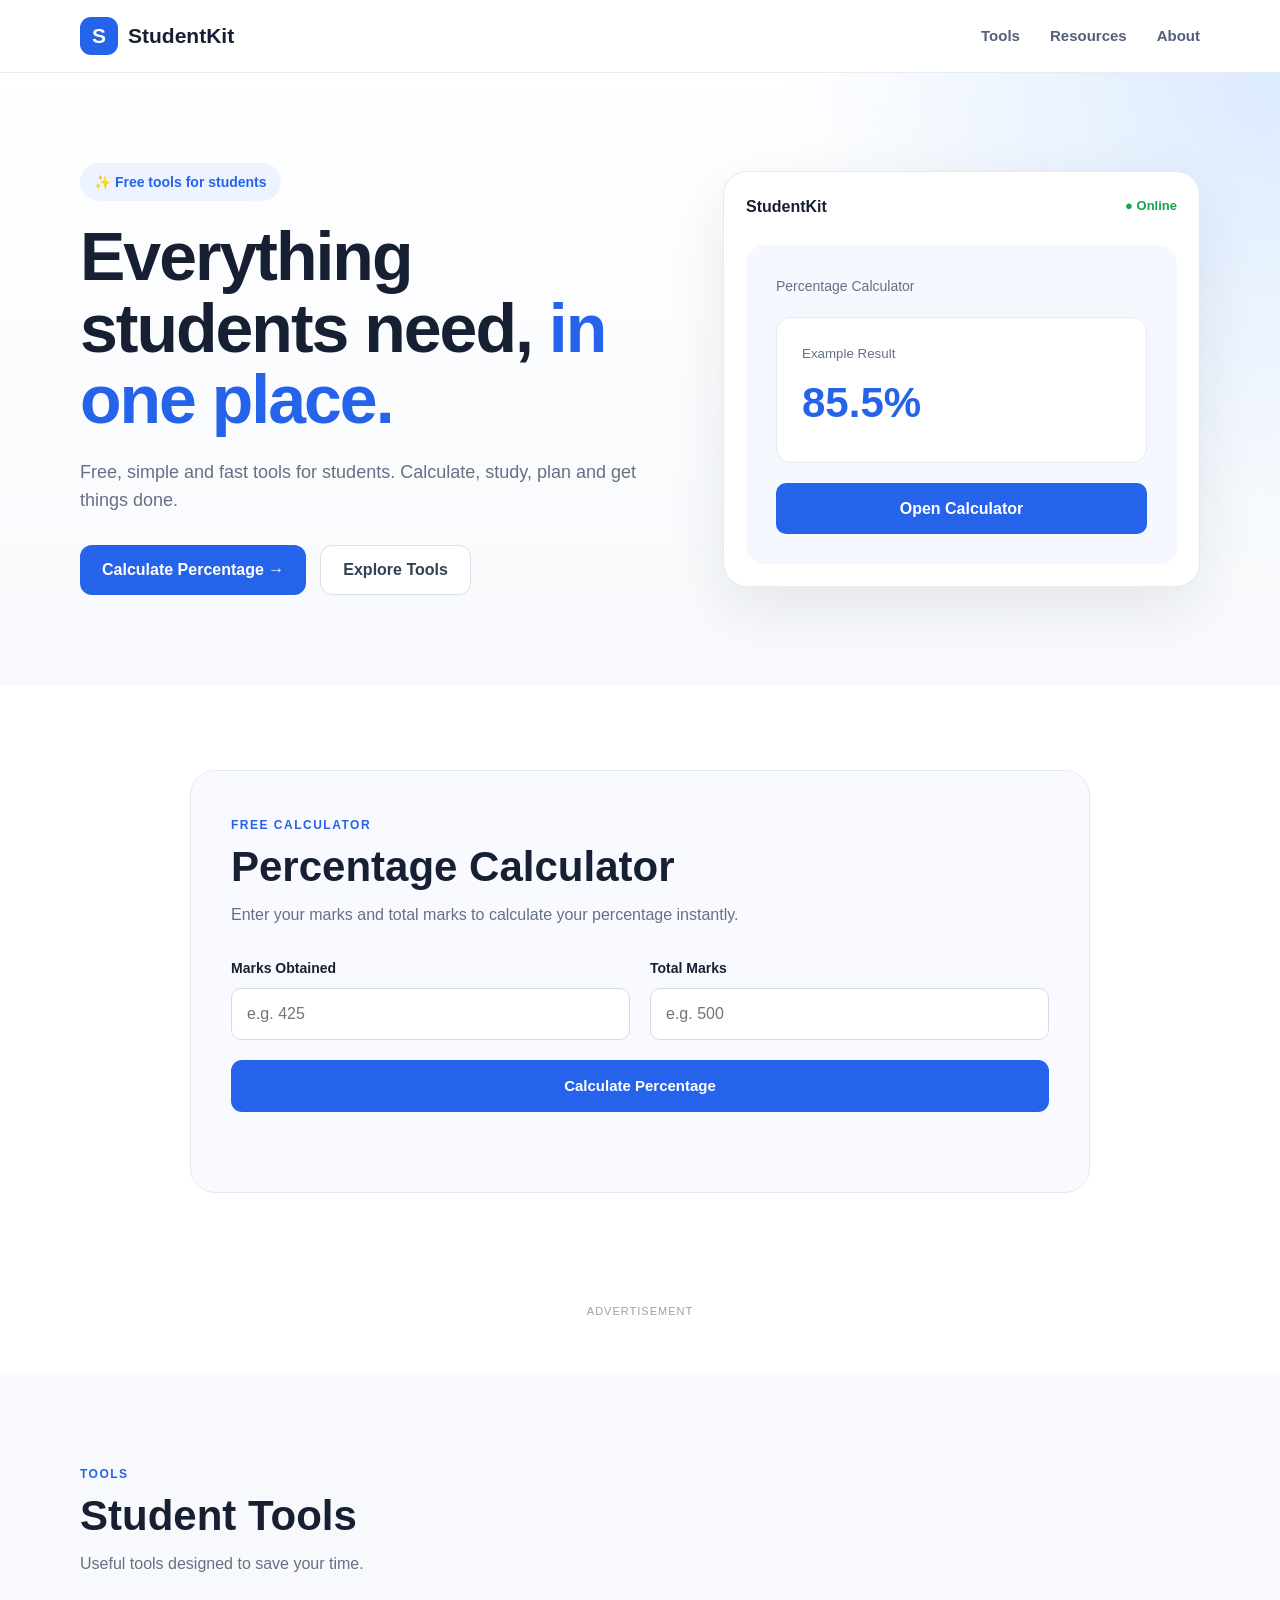
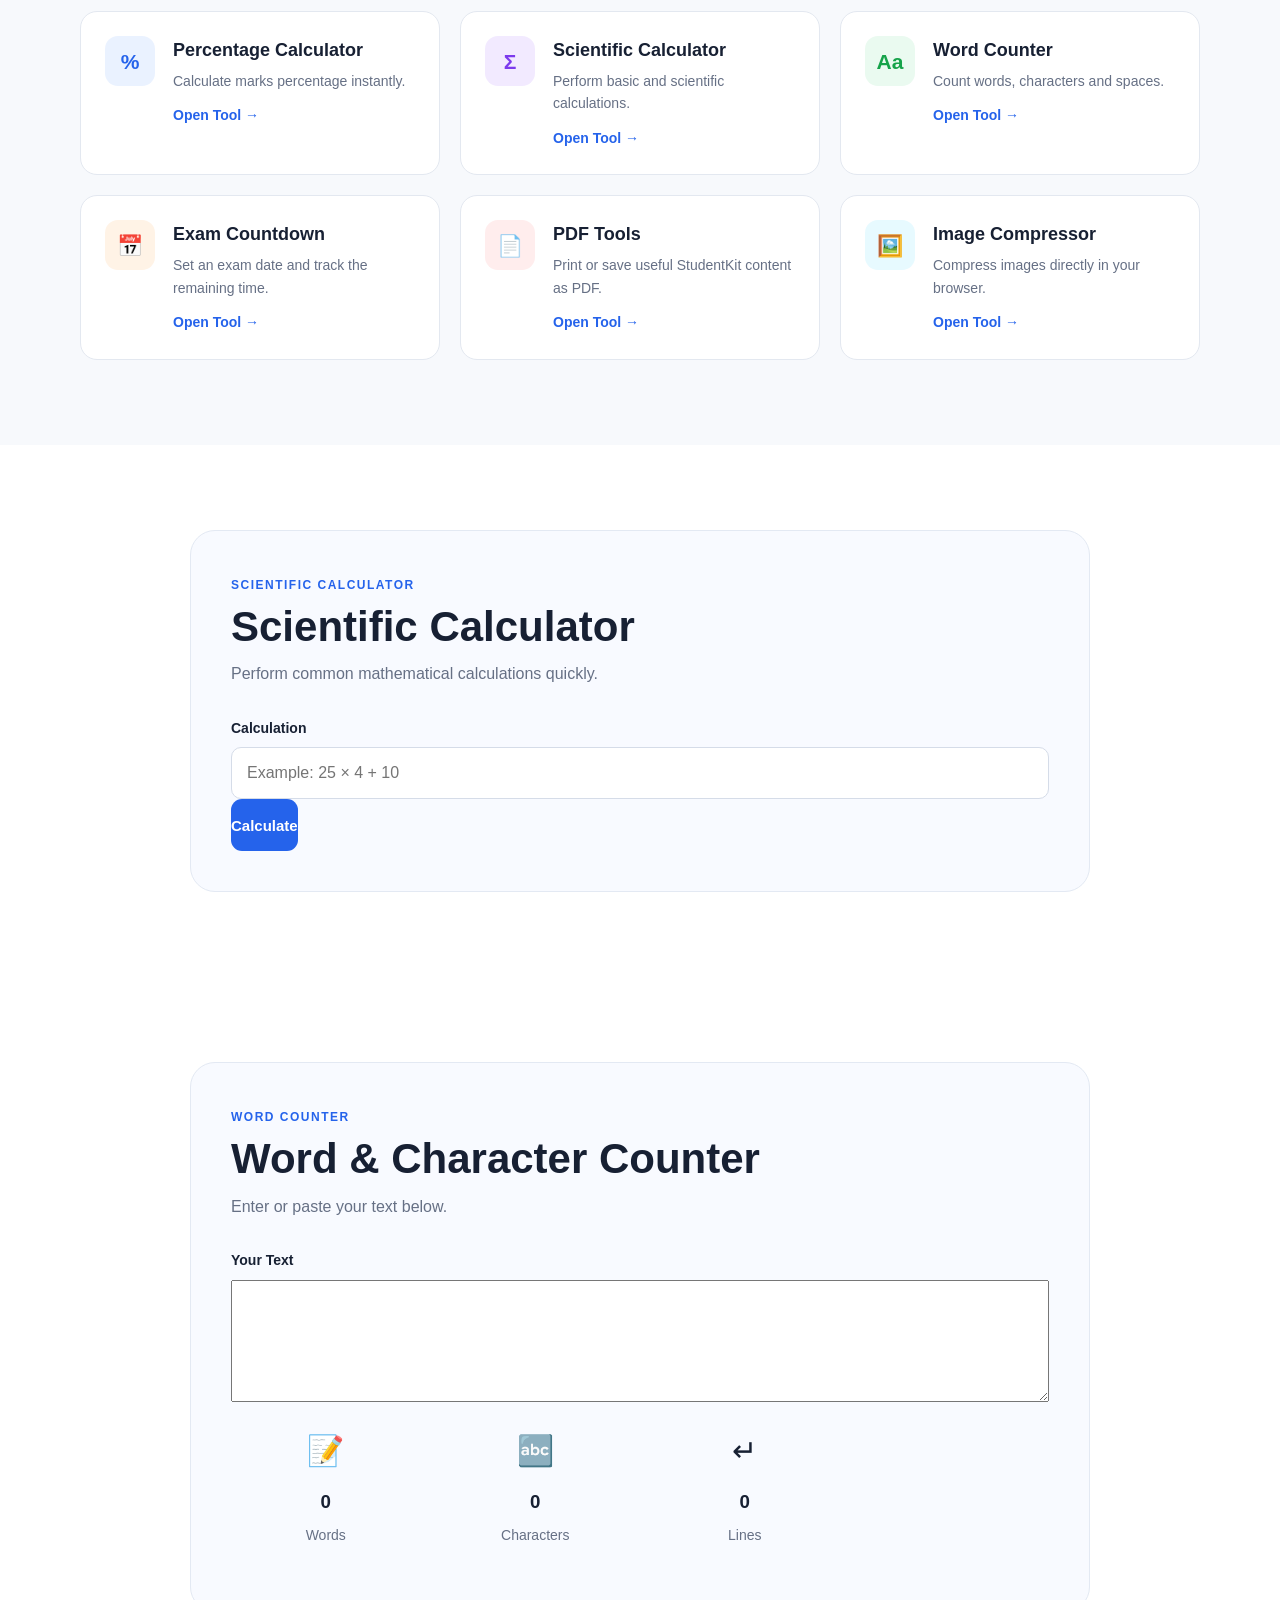
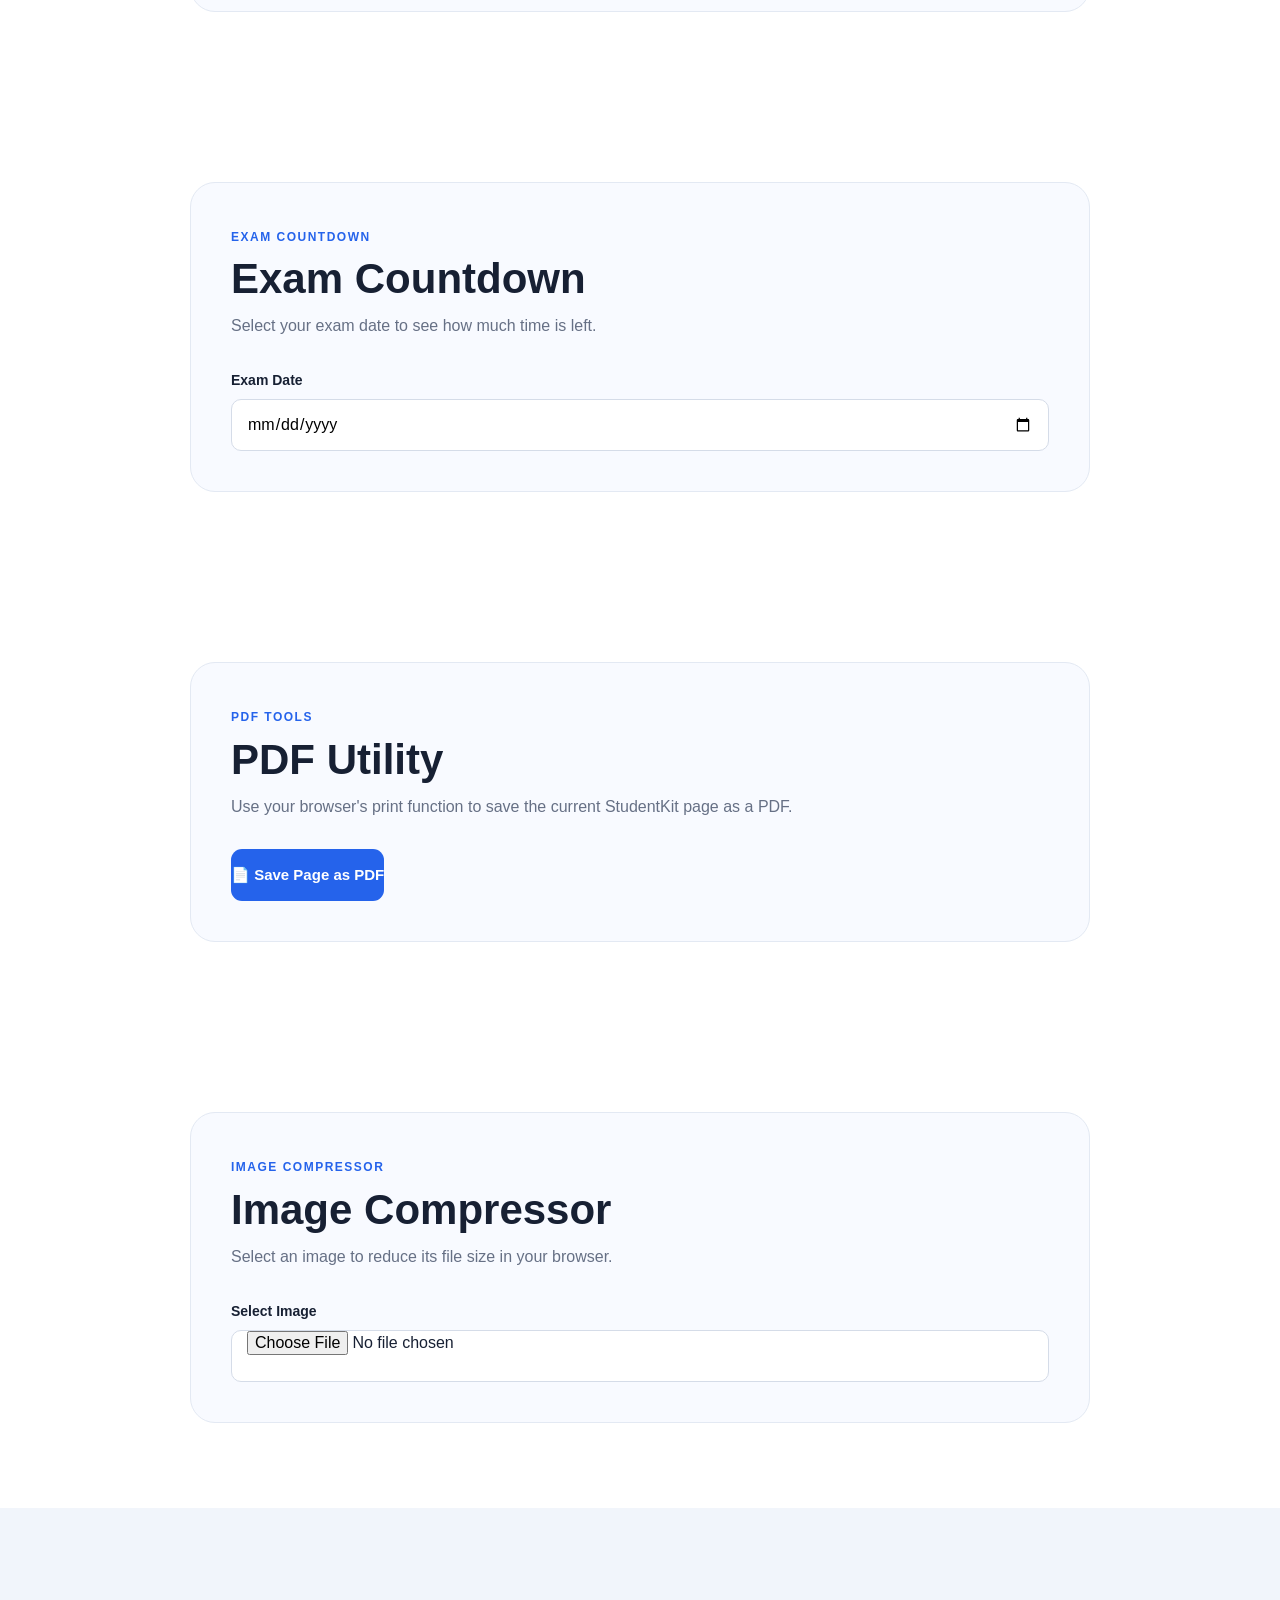
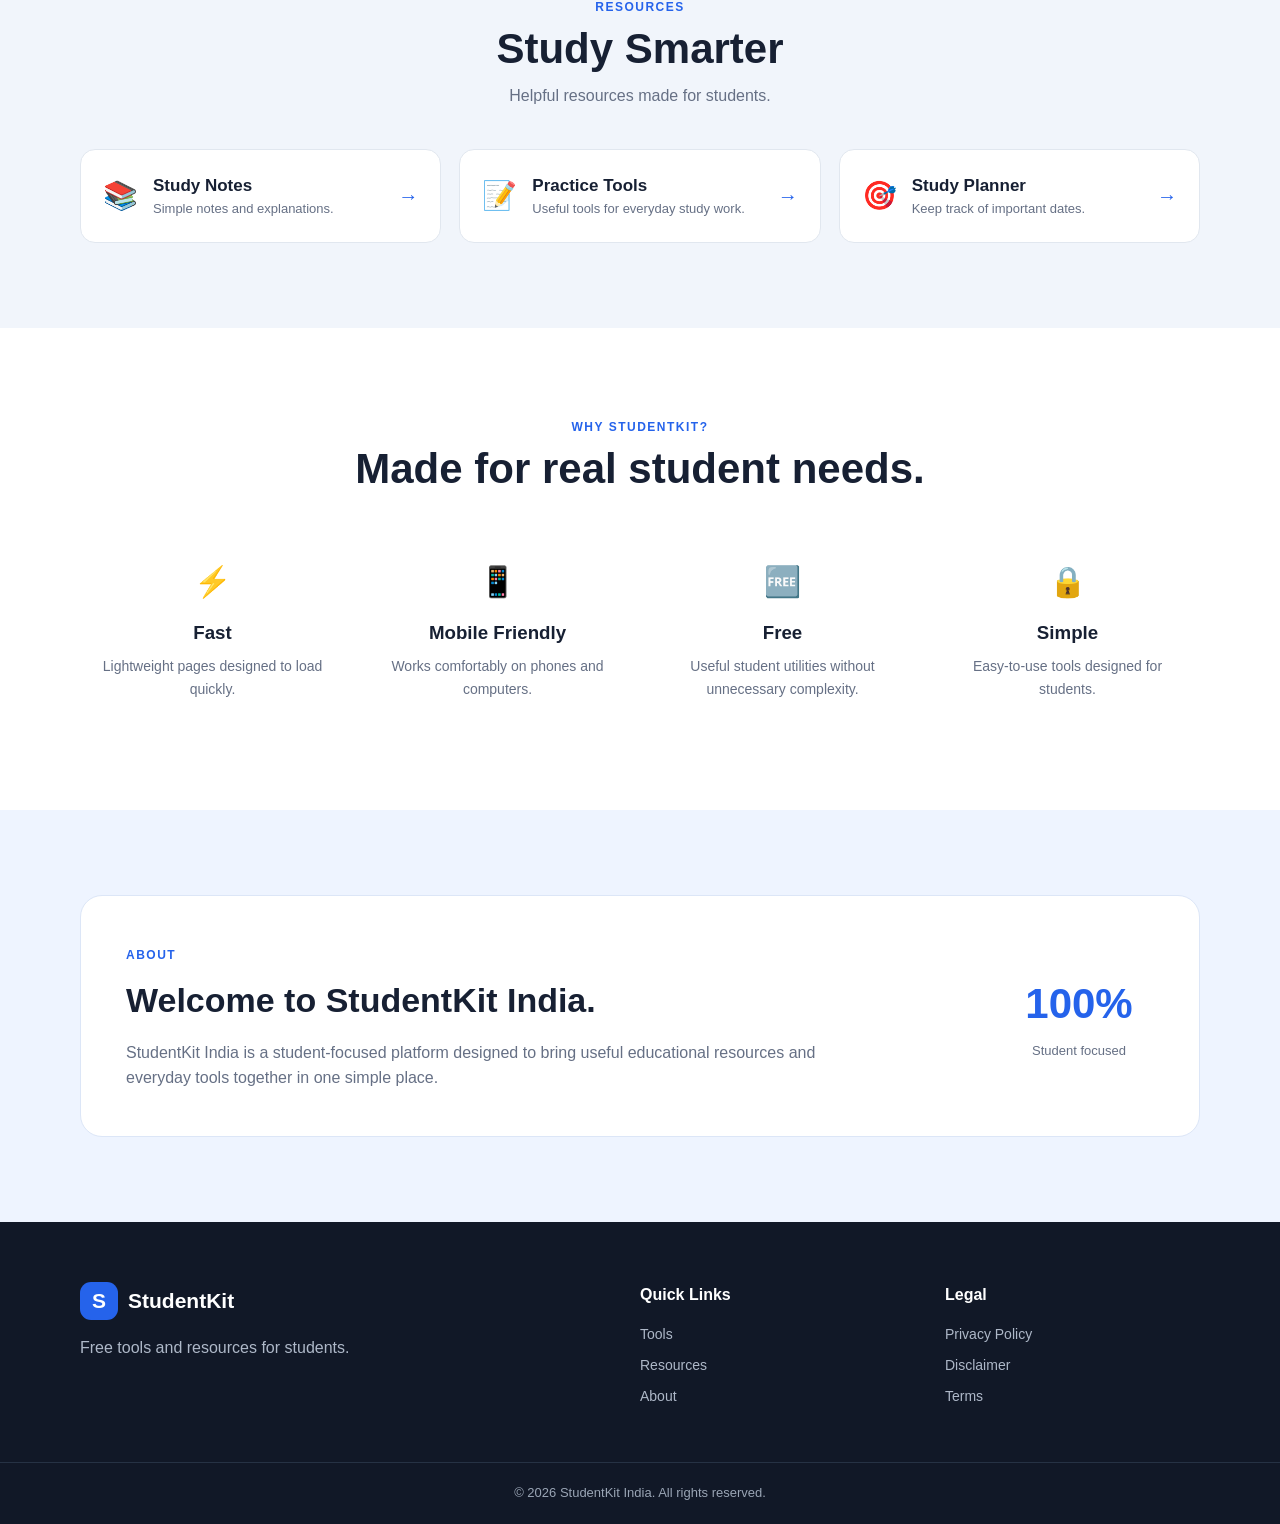
==== commit c9c52bf8: "Install Vercel Web Analytics ## Vercel Web Analytics Integration  Successfully installed and configu" ====
--- a/index.html
+++ b/index.html
@@ -1133,5 +1133,8 @@
 <!-- Main JavaScript -->
 <script src="script.js"></script>
 
+<!-- Vercel Web Analytics -->
+<script defer src="https://cdn.vercel-insights.com/v1/script.js"></script>
+
 </body>
 </html>
--- a/style.css
+++ b/style.css
@@ -1,781 +1,1095 @@
-/* =========================================
-STUDENTKIT INDIA — MAIN STYLESHEET
-========================================= */
+/* =========================================================
+   STUDENTKIT INDIA — COMPLETE STYLE.CSS
+   ========================================================= */
 
 * {
-  margin: 0;
-  padding: 0;
-  box-sizing: border-box;
-  }
+    margin: 0;
+    padding: 0;
+    box-sizing: border-box;
+}
 
 html {
-scroll-behavior: smooth;
+    scroll-behavior: smooth;
 }
 
 body {
-font-family: Arial, Helvetica, sans-serif;
-background: #f7f9fc;
-color: #172033;
-line-height: 1.6;
+    font-family: Arial, Helvetica, sans-serif;
+    background: #f7f9fc;
+    color: #172033;
+    line-height: 1.6;
 }
 
 a {
-text-decoration: none;
-color: inherit;
+    text-decoration: none;
+    color: inherit;
 }
 
 button,
-input {
-font-family: inherit;
+input,
+textarea {
+    font-family: inherit;
+}
+
+button {
+    cursor: pointer;
 }
 
 .container {
-width: min(1120px, 92%);
-margin: 0 auto;
-}
-
-/* =========================================
-HEADER
-========================================= */
+    width: min(1120px, 92%);
+    margin: 0 auto;
+}
+
+
+/* =========================================================
+   HEADER
+   ========================================================= */
 
 .header {
-background: rgba(255, 255, 255, 0.96);
-border-bottom: 1px solid #e8ecf3;
-position: sticky;
-top: 0;
-z-index: 1000;
-backdrop-filter: blur(10px);
+    position: sticky;
+    top: 0;
+    z-index: 1000;
+    background: rgba(255, 255, 255, 0.96);
+    border-bottom: 1px solid #e7ebf2;
+    backdrop-filter: blur(12px);
 }
 
 .nav {
-min-height: 72px;
-display: flex;
-align-items: center;
-justify-content: space-between;
-gap: 30px;
+    min-height: 72px;
+    display: flex;
+    align-items: center;
+    justify-content: space-between;
+    gap: 20px;
 }
 
 .logo {
-display: flex;
-align-items: center;
-gap: 10px;
-font-size: 21px;
-font-weight: 800;
-color: #172033;
+    display: inline-flex;
+    align-items: center;
+    gap: 10px;
+    font-size: 21px;
+    font-weight: 800;
 }
 
 .logo-icon {
-width: 38px;
-height: 38px;
-display: grid;
-place-items: center;
-border-radius: 11px;
-background: #2563eb;
-color: #fff;
-font-weight: 800;
+    width: 38px;
+    height: 38px;
+    display: grid;
+    place-items: center;
+    border-radius: 11px;
+    background: #2563eb;
+    color: white;
+    font-weight: 800;
 }
 
 .nav-links {
-display: flex;
-align-items: center;
-gap: 28px;
+    display: flex;
+    align-items: center;
+    gap: 30px;
 }
 
 .nav-links a {
-color: #526075;
-font-size: 15px;
-font-weight: 600;
-transition: 0.2s ease;
+    font-size: 15px;
+    font-weight: 600;
+    color: #536078;
+    transition: 0.2s ease;
 }
 
 .nav-links a:hover {
-color: #2563eb;
+    color: #2563eb;
 }
 
 .menu-btn {
-display: none;
-border: 0;
-background: transparent;
-font-size: 26px;
-cursor: pointer;
-}
-
-/* =========================================
-HERO
-========================================= */
+    display: none;
+    border: 0;
+    background: #eef4ff;
+    color: #2563eb;
+    width: 42px;
+    height: 42px;
+    border-radius: 10px;
+    font-size: 22px;
+}
+
+
+/* =========================================================
+   HERO
+   ========================================================= */
 
 .hero {
-padding: 90px 0;
-background: linear-gradient(135deg, #eff6ff, #ffffff 55%, #f5f3ff);
+    padding: 90px 0;
+    background:
+        radial-gradient(circle at top right, #dbeafe, transparent 35%),
+        linear-gradient(180deg, #ffffff, #f7f9fc);
 }
 
 .hero-content {
-display: grid;
-grid-template-columns: 1.1fr 0.9fr;
-align-items: center;
-gap: 70px;
+    display: grid;
+    grid-template-columns: 1.1fr 0.9fr;
+    align-items: center;
+    gap: 60px;
 }
 
 .badge {
-display: inline-block;
-padding: 8px 14px;
-border-radius: 999px;
-background: #e0edff;
-color: #2563eb;
-font-size: 14px;
-font-weight: 700;
-margin-bottom: 20px;
+    display: inline-flex;
+    padding: 8px 14px;
+    border-radius: 30px;
+    background: #eef4ff;
+    color: #2563eb;
+    font-size: 14px;
+    font-weight: 700;
+    margin-bottom: 20px;
 }
 
 .hero h1 {
-font-size: clamp(42px, 6vw, 68px);
-line-height: 1.05;
-letter-spacing: -2px;
-margin-bottom: 22px;
+    font-size: clamp(42px, 6vw, 68px);
+    line-height: 1.05;
+    letter-spacing: -2px;
+    margin-bottom: 22px;
 }
 
 .hero h1 span {
-color: #2563eb;
+    color: #2563eb;
 }
 
 .hero-text > p {
-max-width: 620px;
-color: #5c687b;
-font-size: 18px;
-margin-bottom: 30px;
+    max-width: 620px;
+    color: #667085;
+    font-size: 18px;
+    margin-bottom: 30px;
 }
 
 .hero-buttons {
-display: flex;
-flex-wrap: wrap;
-gap: 14px;
+    display: flex;
+    flex-wrap: wrap;
+    gap: 14px;
 }
 
 .btn {
-display: inline-flex;
-align-items: center;
-justify-content: center;
-padding: 13px 20px;
-border-radius: 12px;
-font-weight: 700;
-transition: 0.2s ease;
+    display: inline-flex;
+    align-items: center;
+    justify-content: center;
+    min-height: 50px;
+    padding: 0 22px;
+    border-radius: 12px;
+    font-weight: 700;
+    transition: 0.2s ease;
 }
 
 .btn.primary {
-background: #2563eb;
-color: #fff;
+    background: #2563eb;
+    color: white;
 }
 
 .btn.primary:hover {
-transform: translateY(-2px);
-background: #1d4ed8;
+    background: #1d4ed8;
+    transform: translateY(-2px);
 }
 
 .btn.secondary {
-background: #fff;
-border: 1px solid #dbe2ed;
-color: #243047;
+    background: white;
+    color: #344054;
+    border: 1px solid #d9e0ea;
 }
 
 .btn.secondary:hover {
-border-color: #2563eb;
-color: #2563eb;
-}
-
-/* =========================================
-HERO CARD
-========================================= */
+    border-color: #2563eb;
+    color: #2563eb;
+}
+
+
+/* =========================================================
+   HERO CARD
+   ========================================================= */
 
 .hero-card {
-background: #fff;
-border: 1px solid #e4e9f1;
-border-radius: 24px;
-padding: 20px;
-box-shadow: 0 25px 60px rgba(30, 50, 90, 0.12);
+    background: white;
+    border: 1px solid #e5eaf2;
+    border-radius: 24px;
+    padding: 22px;
+    box-shadow: 0 20px 60px rgba(23, 32, 51, 0.09);
 }
 
 .card-top {
-display: flex;
-justify-content: space-between;
-align-items: center;
-font-weight: 800;
-padding-bottom: 18px;
-border-bottom: 1px solid #edf0f5;
+    display: flex;
+    justify-content: space-between;
+    align-items: center;
+    font-weight: 800;
+    margin-bottom: 25px;
 }
 
 .online {
-color: #16a34a;
-font-size: 13px;
+    color: #16a34a;
+    font-size: 13px;
 }
 
 .calculator-preview {
-margin-top: 25px;
-padding: 30px;
-border-radius: 18px;
-background: #f7f9fc;
+    background: #f5f8ff;
+    border-radius: 18px;
+    padding: 30px;
 }
 
 .preview-label {
-color: #667085;
-font-size: 14px;
-font-weight: 700;
+    color: #667085;
+    font-size: 14px;
+    margin-bottom: 20px;
 }
 
 .fake-result {
-margin: 25px 0;
+    background: white;
+    border-radius: 15px;
+    padding: 25px;
+    margin-bottom: 20px;
+    border: 1px solid #e6ebf3;
 }
 
 .fake-result small {
-display: block;
-color: #7a8495;
-margin-bottom: 4px;
+    display: block;
+    color: #667085;
+    margin-bottom: 5px;
 }
 
 .fake-result strong {
-font-size: 48px;
-color: #2563eb;
+    display: block;
+    font-size: 42px;
+    color: #2563eb;
 }
 
 .preview-btn {
-display: block;
-text-align: center;
-padding: 12px;
-background: #2563eb;
-color: white;
-border-radius: 10px;
-font-weight: 700;
-}
-
-/* =========================================
-CALCULATOR
-========================================= */
-
+    display: block;
+    text-align: center;
+    padding: 13px;
+    background: #2563eb;
+    color: white;
+    border-radius: 10px;
+    font-weight: 700;
+}
+
+
+/* =========================================================
+   COMMON SECTIONS
+   ========================================================= */
+
+.section,
+.resource-section,
+.why-section,
+.about-section,
 .calculator-section {
-padding: 75px 0;
-background: #fff;
+    padding: 85px 0;
+}
+
+.section-heading {
+    margin-bottom: 35px;
+}
+
+.section-heading.centered {
+    text-align: center;
+    max-width: 700px;
+    margin: 0 auto 40px;
+}
+
+.section-label {
+    display: inline-block;
+    color: #2563eb;
+    font-size: 12px;
+    font-weight: 800;
+    letter-spacing: 1.5px;
+    margin-bottom: 8px;
+}
+
+.section-heading h2,
+.calculator-heading h2 {
+    font-size: clamp(30px, 4vw, 42px);
+    line-height: 1.15;
+    margin-bottom: 10px;
+}
+
+.section-heading p,
+.calculator-heading p {
+    color: #667085;
+}
+
+
+/* =========================================================
+   PERCENTAGE CALCULATOR
+   ========================================================= */
+
+.calculator-section {
+    background: white;
 }
 
 .calculator-box {
-max-width: 850px;
-margin: auto;
-padding: 40px;
-border: 1px solid #e4e9f1;
-border-radius: 22px;
-background: #fff;
-box-shadow: 0 15px 45px rgba(30, 50, 90, 0.07);
-}
-
-.section-label {
-color: #2563eb;
-font-size: 12px;
-font-weight: 800;
-letter-spacing: 1.5px;
-}
-
-.calculator-heading h2,
-.section-heading h2,
+    max-width: 900px;
+    margin: auto;
+    background: #f8faff;
+    border: 1px solid #e3e9f3;
+    border-radius: 25px;
+    padding: 40px;
+}
+
+.calculator-heading {
+    margin-bottom: 30px;
+}
+
+.calculator-form {
+    display: grid;
+    grid-template-columns: 1fr 1fr;
+    gap: 20px;
+}
+
+.input-group {
+    display: flex;
+    flex-direction: column;
+    gap: 8px;
+}
+
+.input-group label {
+    font-size: 14px;
+    font-weight: 700;
+}
+
+.input-group input {
+    width: 100%;
+    min-height: 52px;
+    border: 1px solid #d5dce8;
+    border-radius: 10px;
+    padding: 0 15px;
+    background: white;
+    outline: none;
+    font-size: 16px;
+}
+
+.input-group input:focus {
+    border-color: #2563eb;
+    box-shadow: 0 0 0 3px rgba(37, 99, 235, 0.1);
+}
+
+.calculate-btn {
+    grid-column: 1 / -1;
+    min-height: 52px;
+    border: 0;
+    border-radius: 11px;
+    background: #2563eb;
+    color: white;
+    font-weight: 800;
+    font-size: 15px;
+    transition: 0.2s ease;
+}
+
+.calculate-btn:hover {
+    background: #1d4ed8;
+    transform: translateY(-1px);
+}
+
+.calculator-message {
+    min-height: 25px;
+    margin-top: 15px;
+    font-size: 14px;
+    font-weight: 600;
+}
+
+.calculator-message.error {
+    color: #dc2626;
+}
+
+.calculator-message.success {
+    color: #16a34a;
+}
+
+.result-box {
+    display: none;
+    margin-top: 25px;
+    background: white;
+    border: 1px solid #dce4ef;
+    border-radius: 16px;
+    padding: 25px;
+    text-align: center;
+}
+
+.result-box.show {
+    display: block;
+}
+
+.result-box span {
+    display: block;
+    color: #667085;
+}
+
+.result-box strong {
+    display: block;
+    color: #2563eb;
+    font-size: 46px;
+    margin: 5px 0 15px;
+}
+
+.copy-btn {
+    border: 1px solid #d6deea;
+    background: white;
+    padding: 10px 16px;
+    border-radius: 9px;
+    font-weight: 700;
+}
+
+.copy-btn:hover {
+    border-color: #2563eb;
+    color: #2563eb;
+}
+
+
+/* =========================================================
+   ADSENSE
+   ========================================================= */
+
+.ad-section {
+    padding: 25px 0 45px;
+    background: white;
+}
+
+.ad-label {
+    text-align: center;
+    color: #98a2b3;
+    font-size: 11px;
+    text-transform: uppercase;
+    letter-spacing: 1px;
+    margin-bottom: 10px;
+}
+
+
+/* =========================================================
+   TOOLS GRID
+   ========================================================= */
+
+.tools-grid {
+    display: grid;
+    grid-template-columns: repeat(3, 1fr);
+    gap: 20px;
+}
+
+.tool-card {
+    display: flex;
+    gap: 18px;
+    padding: 24px;
+    background: white;
+    border: 1px solid #e3e8f0;
+    border-radius: 17px;
+    transition: 0.25s ease;
+}
+
+.tool-card:hover {
+    transform: translateY(-4px);
+    box-shadow: 0 15px 35px rgba(23, 32, 51, 0.08);
+    border-color: #cbd8ee;
+}
+
+.tool-icon {
+    flex: 0 0 50px;
+    width: 50px;
+    height: 50px;
+    display: grid;
+    place-items: center;
+    border-radius: 13px;
+    font-size: 21px;
+    font-weight: 800;
+}
+
+.tool-icon.blue {
+    background: #eaf2ff;
+    color: #2563eb;
+}
+
+.tool-icon.purple {
+    background: #f2eaff;
+    color: #7c3aed;
+}
+
+.tool-icon.green {
+    background: #eafaf0;
+    color: #16a34a;
+}
+
+.tool-icon.orange {
+    background: #fff3e6;
+    color: #ea580c;
+}
+
+.tool-icon.red {
+    background: #ffeded;
+    color: #dc2626;
+}
+
+.tool-icon.cyan {
+    background: #e7faff;
+    color: #0891b2;
+}
+
+.tool-content h3 {
+    margin-bottom: 5px;
+    font-size: 18px;
+}
+
+.tool-content p {
+    color: #667085;
+    font-size: 14px;
+    margin-bottom: 10px;
+}
+
+.tool-content a {
+    color: #2563eb;
+    font-weight: 700;
+    font-size: 14px;
+}
+
+
+/* =========================================================
+   RESOURCES
+   ========================================================= */
+
+.resource-section {
+    background: #f1f5fb;
+}
+
+.resource-grid {
+    display: grid;
+    grid-template-columns: repeat(3, 1fr);
+    gap: 18px;
+}
+
+.resource-card {
+    display: flex;
+    align-items: center;
+    gap: 15px;
+    background: white;
+    padding: 22px;
+    border: 1px solid #e1e7ef;
+    border-radius: 15px;
+    transition: 0.2s ease;
+}
+
+.resource-card > span {
+    font-size: 28px;
+}
+
+.resource-card h3 {
+    font-size: 17px;
+}
+
+.resource-card p {
+    color: #667085;
+    font-size: 13px;
+}
+
+.resource-card b {
+    margin-left: auto;
+    font-size: 20px;
+    color: #2563eb;
+}
+
+.resource-card:hover {
+    transform: translateY(-3px);
+    border-color: #b9ccef;
+}
+
+
+/* =========================================================
+   WHY SECTION
+   ========================================================= */
+
+.why-section {
+    background: white;
+}
+
+.features {
+    display: grid;
+    grid-template-columns: repeat(4, 1fr);
+    gap: 20px;
+}
+
+.feature {
+    text-align: center;
+    padding: 25px 15px;
+}
+
+.feature > div {
+    font-size: 30px;
+    margin-bottom: 12px;
+}
+
+.feature h3 {
+    margin-bottom: 7px;
+}
+
+.feature p {
+    color: #667085;
+    font-size: 14px;
+}
+
+
+/* =========================================================
+   ABOUT
+   ========================================================= */
+
+.about-section {
+    background: #eef4ff;
+}
+
+.about-box {
+    display: flex;
+    justify-content: space-between;
+    align-items: center;
+    gap: 50px;
+    background: white;
+    border: 1px solid #dce6f7;
+    border-radius: 22px;
+    padding: 45px;
+}
+
 .about-box h2 {
-margin-top: 8px;
-font-size: 34px;
-line-height: 1.2;
-}
-
-.calculator-heading p,
-.section-heading p {
-margin-top: 10px;
-color: #687386;
-}
-
-.calculator-form {
-margin-top: 30px;
-display: grid;
-grid-template-columns: 1fr 1fr;
-gap: 18px;
-}
-
-.input-group {
-display: flex;
-flex-direction: column;
-gap: 8px;
-}
-
-.input-group label {
-font-weight: 700;
-font-size: 14px;
-}
-
-.input-group input {
-width: 100%;
-padding: 14px 15px;
-border: 1px solid #d8dfeb;
-border-radius: 10px;
-outline: none;
-font-size: 16px;
-}
-
-.input-group input:focus {
-border-color: #2563eb;
-box-shadow: 0 0 0 3px rgba(37, 99, 235, 0.1);
-}
-
-.calculate-btn {
-grid-column: 1 / -1;
-padding: 14px 20px;
-border: 0;
-border-radius: 11px;
-background: #2563eb;
-color: #fff;
-font-size: 16px;
-font-weight: 700;
-cursor: pointer;
-transition: 0.2s ease;
-}
-
-.calculate-btn:hover {
-background: #1d4ed8;
-transform: translateY(-1px);
-}
-
-.calculator-message {
-margin-top: 15px;
-color: #dc2626;
-font-weight: 600;
-}
-
-.result-box {
-display: none;
-margin-top: 25px;
-padding: 25px;
-text-align: center;
-border-radius: 16px;
-background: #eff6ff;
-}
-
-.result-box span {
-display: block;
-color: #526075;
-}
-
-.result-box strong {
-display: block;
-margin: 5px 0 15px;
-font-size: 48px;
-color: #2563eb;
-}
-
-.copy-btn {
-border: 1px solid #cbd8ee;
-background: #fff;
-color: #2563eb;
-padding: 9px 14px;
-border-radius: 8px;
-cursor: pointer;
-font-weight: 700;
-}
-
-/* =========================================
-ADSENSE MULTIPLEX
-========================================= */
-
-.ad-section {
-padding: 35px 0;
-background: #fff;
-}
-
-.ad-section .container {
-max-width: 900px;
-}
-
-.ad-label {
-text-align: center;
-color: #98a1af;
-font-size: 11px;
-letter-spacing: 1px;
-text-transform: uppercase;
-margin-bottom: 12px;
-}
-
-/* =========================================
-TOOLS
-========================================= */
-
-.section {
-padding: 85px 0;
-}
-
-.section-heading {
-margin-bottom: 35px;
-}
-
-.tools-grid {
-display: grid;
-grid-template-columns: repeat(3, 1fr);
-gap: 20px;
-}
-
-.tool-card {
-padding: 25px;
-background: #fff;
-border: 1px solid #e5eaf1;
-border-radius: 18px;
-transition: 0.2s ease;
-}
-
-.tool-card:hover {
-transform: translateY(-4px);
-box-shadow: 0 15px 35px rgba(30, 50, 90, 0.08);
-}
-
-.tool-icon {
-width: 48px;
-height: 48px;
-display: grid;
-place-items: center;
-border-radius: 13px;
-font-size: 20px;
-font-weight: 800;
-margin-bottom: 18px;
-}
-
-.tool-icon.blue {
-background: #dbeafe;
-color: #2563eb;
-}
-
-.tool-icon.purple {
-background: #ede9fe;
-color: #7c3aed;
-}
-
-.tool-icon.green {
-background: #dcfce7;
-color: #16a34a;
-}
-
-.tool-icon.orange {
-background: #ffedd5;
-color: #ea580c;
-}
-
-.tool-icon.red {
-background: #fee2e2;
-color: #dc2626;
-}
-
-.tool-icon.cyan {
-background: #cffafe;
-color: #0891b2;
-}
-
-.tool-content h3 {
-margin-bottom: 7px;
-font-size: 19px;
-}
-
-.tool-content p {
-color: #687386;
-margin-bottom: 15px;
-}
-
-.tool-content a {
-color: #2563eb;
-font-weight: 700;
-font-size: 14px;
-}
-
-/* =========================================
-RESOURCES
-========================================= */
-
-.resource-section {
-padding: 85px 0;
-background: #fff;
-}
-
-.centered {
-text-align: center;
-}
-
-.resource-grid {
-display: grid;
-grid-template-columns: repeat(3, 1fr);
-gap: 18px;
-}
-
-.resource-card {
-display: grid;
-grid-template-columns: auto 1fr auto;
-align-items: center;
-gap: 15px;
-padding: 22px;
-border: 1px solid #e4e9f1;
-border-radius: 16px;
-transition: 0.2s ease;
-}
-
-.resource-card:hover {
-border-color: #2563eb;
-transform: translateY(-3px);
-}
-
-.resource-card > span {
-font-size: 28px;
-}
-
-.resource-card h3 {
-font-size: 17px;
-}
-
-.resource-card p {
-color: #737e8f;
-font-size: 14px;
-}
-
-.resource-card b {
-font-size: 20px;
-color: #2563eb;
-}
-
-/* =========================================
-WHY
-========================================= */
-
-.why-section {
-padding: 85px 0;
-}
-
-.features {
-display: grid;
-grid-template-columns: repeat(4, 1fr);
-gap: 20px;
-margin-top: 40px;
-}
-
-.feature {
-text-align: center;
-padding: 25px 15px;
-}
-
-.feature > div {
-font-size: 30px;
-margin-bottom: 10px;
-}
-
-.feature h3 {
-margin-bottom: 6px;
-}
-
-.feature p {
-color: #6d7788;
-font-size: 14px;
-}
-
-/* =========================================
-ABOUT
-========================================= */
-
-.about-section {
-padding: 85px 0;
-background: #fff;
-}
-
-.about-box {
-display: flex;
-align-items: center;
-justify-content: space-between;
-gap: 50px;
-padding: 45px;
-border-radius: 24px;
-background: #f5f8ff;
+    font-size: 34px;
+    margin-bottom: 12px;
 }
 
 .about-box p {
-max-width: 700px;
-color: #657084;
-margin-top: 18px;
+    max-width: 700px;
+    color: #667085;
 }
 
 .about-number {
-min-width: 180px;
-text-align: center;
+    min-width: 150px;
+    text-align: center;
 }
 
 .about-number strong {
-display: block;
-font-size: 42px;
-color: #2563eb;
+    display: block;
+    color: #2563eb;
+    font-size: 42px;
 }
 
 .about-number span {
-color: #667085;
-font-size: 14px;
-}
-
-/* =========================================
-FOOTER
-========================================= */
+    color: #667085;
+    font-size: 13px;
+}
+
+
+/* =========================================================
+   FOOTER
+   ========================================================= */
 
 .footer {
-background: #111827;
-color: #fff;
-padding-top: 60px;
+    background: #111827;
+    color: white;
+    padding-top: 60px;
 }
 
 .footer-grid {
-display: grid;
-grid-template-columns: 2fr 1fr 1fr;
-gap: 50px;
-padding-bottom: 45px;
+    display: grid;
+    grid-template-columns: 2fr 1fr 1fr;
+    gap: 50px;
+    padding-bottom: 45px;
 }
 
 .footer-logo {
-color: #fff;
-}
-
-.footer p {
-color: #aeb7c5;
-margin-top: 12px;
-}
-
-.footer h4 {
-margin-bottom: 15px;
-}
-
-.footer-grid a {
-display: block;
-color: #b8c0cd;
-margin: 8px 0;
-font-size: 14px;
-}
-
-.footer-grid a:hover {
-color: #fff;
+    margin-bottom: 15px;
+}
+
+.footer-grid p {
+    color: #aeb8c8;
+    max-width: 320px;
+}
+
+.footer-grid h4 {
+    margin-bottom: 15px;
+}
+
+.footer-grid > div > a {
+    display: block;
+    color: #aeb8c8;
+    font-size: 14px;
+    margin-bottom: 9px;
+}
+
+.footer-grid > div > a:hover {
+    color: white;
 }
 
 .copyright {
-text-align: center;
-border-top: 1px solid #293244;
-color: #8f99a9;
-padding: 20px;
-font-size: 13px;
-}
-
-/* =========================================
-MOBILE
-========================================= */
-
-@media (max-width: 850px) {
-
-.hero {
-    padding: 65px 0;
-}
-
-.hero-content {
-    grid-template-columns: 1fr;
-    gap: 40px;
-}
-
-.tools-grid {
-    grid-template-columns: repeat(2, 1fr);
-}
-
-.resource-grid {
-    grid-template-columns: 1fr;
-}
-
-.features {
-    grid-template-columns: repeat(2, 1fr);
-}
-
-.footer-grid {
-    grid-template-columns: 1fr 1fr;
-}
-
-}
-
-@media (max-width: 650px) {
-
-.nav-links {
-    display: none;
-}
-
-.menu-btn {
+    border-top: 1px solid #263244;
+    text-align: center;
+    color: #9aa5b5;
+    font-size: 13px;
+    padding: 20px;
+}
+
+
+/* =========================================================
+   TOOL MODAL
+   ========================================================= */
+
+.studentkit-modal-overlay {
+    position: fixed;
+    inset: 0;
+    z-index: 9999;
+    display: flex;
+    align-items: center;
+    justify-content: center;
+    padding: 20px;
+    background: rgba(15, 23, 42, 0.65);
+    backdrop-filter: blur(5px);
+}
+
+.studentkit-modal {
+    position: relative;
+    width: min(620px, 100%);
+    max-height: 90vh;
+    overflow-y: auto;
+    background: white;
+    border-radius: 20px;
+    padding: 30px;
+    box-shadow: 0 25px 80px rgba(0, 0, 0, 0.25);
+}
+
+.studentkit-modal h2 {
+    margin-bottom: 20px;
+    padding-right: 35px;
+}
+
+.studentkit-modal-close {
+    position: absolute;
+    top: 15px;
+    right: 15px;
+    width: 38px;
+    height: 38px;
+    border: 0;
+    border-radius: 50%;
+    background: #f1f4f8;
+    font-size: 25px;
+    color: #344054;
+}
+
+.studentkit-modal-close:hover {
+    background: #e7ebf2;
+}
+
+.studentkit-modal-content p {
+    color: #667085;
+    margin-bottom: 15px;
+}
+
+.studentkit-modal-content input[type="file"],
+.studentkit-modal-content input[type="date"],
+.studentkit-modal-content textarea {
+    width: 100%;
+    border: 1px solid #d5dce8;
+    border-radius: 10px;
+    padding: 12px;
+    margin-bottom: 18px;
+    outline: none;
+}
+
+.studentkit-modal-content textarea {
+    resize: vertical;
+    min-height: 160px;
+}
+
+.studentkit-modal-content input:focus,
+.studentkit-modal-content textarea:focus {
+    border-color: #2563eb;
+}
+
+
+/* =========================================================
+   SCIENTIFIC CALCULATOR
+   ========================================================= */
+
+.scientific-display {
+    width: 100%;
+    height: 58px;
+    border: 1px solid #d5dce8;
+    border-radius: 10px;
+    margin-bottom: 15px;
+    padding: 0 15px;
+    font-size: 22px;
+    text-align: right;
+    background: #f8faff;
+}
+
+.scientific-buttons {
+    display: grid;
+    grid-template-columns: repeat(4, 1fr);
+    gap: 9px;
+}
+
+.scientific-buttons button {
+    min-height: 50px;
+    border: 1px solid #dce3ed;
+    border-radius: 9px;
+    background: white;
+    font-size: 17px;
+    font-weight: 700;
+}
+
+.scientific-buttons button:hover {
+    background: #eef4ff;
+    border-color: #2563eb;
+    color: #2563eb;
+}
+
+
+/* =========================================================
+   WORD COUNTER
+   ========================================================= */
+
+.word-counter-results {
+    display: grid;
+    grid-template-columns: repeat(4, 1fr);
+    gap: 10px;
+}
+
+.word-counter-results > div {
+    text-align: center;
+    padding: 15px 8px;
+    background: #f5f8fc;
+    border-radius: 10px;
+}
+
+.word-counter-results strong {
     display: block;
-}
-
-.hero h1 {
-    font-size: 42px;
-    letter-spacing: -1.5px;
-}
-
-.hero-text > p {
-    font-size: 16px;
-}
-
-.calculator-box {
-    padding: 25px 18px;
-}
-
-.calculator-form {
-    grid-template-columns: 1fr;
-}
-
-.calculate-btn {
-    grid-column: auto;
-}
-
-.tools-grid {
-    grid-template-columns: 1fr;
-}
-
-.features {
-    grid-template-columns: 1fr 1fr;
-    gap: 5px;
-}
-
-.about-box {
-    flex-direction: column;
-    align-items: flex-start;
-    padding: 30px 22px;
-}
-
-.about-number {
-    text-align: left;
-}
-
-.footer-grid {
-    grid-template-columns: 1fr;
-    gap: 30px;
-}
-
-.hero-card {
+    font-size: 25px;
+    color: #2563eb;
+}
+
+.word-counter-results span {
+    display: block;
+    color: #667085;
+    font-size: 11px;
+}
+
+
+/* =========================================================
+   COUNTDOWN
+   ========================================================= */
+
+.countdown-result {
+    margin-top: 20px;
+    padding: 20px;
+    background: #f5f8ff;
+    border-radius: 12px;
+    text-align: center;
+    color: #475467;
+}
+
+.countdown-result strong {
+    color: #2563eb;
+    font-size: 25px;
+    margin: 0 3px;
+}
+
+
+/* =========================================================
+   TOOL RESULTS
+   ========================================================= */
+
+.tool-result {
+    margin: 15px 0;
     padding: 15px;
-}
-
-}
+    border-radius: 10px;
+    background: #f5f8fc;
+    color: #475467;
+    word-break: break-word;
+}
+
+.studentkit-modal-content button:not(.studentkit-modal-close) {
+    min-height: 45px;
+    border: 0;
+    border-radius: 9px;
+    padding: 0 17px;
+    background: #2563eb;
+    color: white;
+    font-weight: 700;
+}
+
+.studentkit-modal-content button:not(.studentkit-modal-close):hover {
+    background: #1d4ed8;
+}
+
+#compressedDownload {
+    display: inline-block;
+    margin-top: 15px;
+    padding: 11px 15px;
+    border-radius: 9px;
+    background: #16a34a;
+    color: white;
+    font-weight: 700;
+}
+
+
+/* =========================================================
+   MOBILE RESPONSIVE
+   ========================================================= */
+
+@media (max-width: 900px) {
+
+    .hero-content {
+        grid-template-columns: 1fr;
+        gap: 40px;
+    }
+
+    .hero {
+        padding: 65px 0;
+    }
+
+    .tools-grid {
+        grid-template-columns: repeat(2, 1fr);
+    }
+
+    .resource-grid {
+        grid-template-columns: 1fr;
+    }
+
+    .features {
+        grid-template-columns: repeat(2, 1fr);
+    }
+
+    .footer-grid {
+        grid-template-columns: 1fr 1fr;
+    }
+
+    .footer-grid > div:first-child {
+        grid-column: 1 / -1;
+    }
+}
+
+
+@media (max-width: 700px) {
+
+    .nav {
+        min-height: 64px;
+    }
+
+    .menu-btn {
+        display: block;
+    }
+
+    .nav-links {
+        position: absolute;
+        top: 64px;
+        left: 4%;
+        right: 4%;
+        display: none;
+        flex-direction: column;
+        align-items: stretch;
+        gap: 0;
+        background: white;
+        border: 1px solid #e1e7ef;
+        border-radius: 13px;
+        padding: 8px;
+        box-shadow: 0 15px 35px rgba(0, 0, 0, 0.1);
+    }
+
+    .nav-links.show {
+        display: flex;
+    }
+
+    .nav-links a {
+        padding: 13px;
+        border-radius: 8px;
+    }
+
+    .nav-links a:hover {
+        background: #f1f5ff;
+    }
+
+    .hero h1 {
+        font-size: 42px;
+        letter-spacing: -1px;
+    }
+
+    .hero-text > p {
+        font-size: 16px;
+    }
+
+    .calculator-box {
+        padding: 25px 18px;
+    }
+
+    .calculator-form {
+        grid-template-columns: 1fr;
+    }
+
+    .calculate-btn {
+        grid-column: auto;
+    }
+
+    .tools-grid {
+        grid-template-columns: 1fr;
+    }
+
+    .features {
+        grid-template-columns: 1fr 1fr;
+    }
+
+    .about-box {
+        flex-direction: column;
+        align-items: flex-start;
+        padding: 30px 22px;
+    }
+
+    .about-number {
+        text-align: left;
+    }
+
+    .footer-grid {
+        grid-template-columns: 1fr;
+        gap: 30px;
+    }
+
+    .footer-grid > div:first-child {
+        grid-column: auto;
+    }
+
+    .word-counter-results {
+        grid-template-columns: 1fr 1fr;
+    }
+}
+
 
 @media (max-width: 420px) {
 
-.hero h1 {
-    font-size: 36px;
-}
-
-.hero-buttons {
-    flex-direction: column;
-}
-
-.btn {
-    width: 100%;
-}
-
-.features {
-    grid-template-columns: 1fr;
-}
-
-.calculator-heading h2,
-.section-heading h2,
-.about-box h2 {
-    font-size: 28px;
-}
-
-}
+    .hero-buttons {
+        flex-direction: column;
+    }
+
+    .btn {
+        width: 100%;
+    }
+
+    .features {
+        grid-template-columns: 1fr;
+    }
+
+    .hero-card {
+        padding: 15px;
+    }
+
+    .calculator-preview {
+        padding: 20px;
+    }
+
+    .studentkit-modal {
+        padding: 22px 16px;
+    }
+}
+
+
+/* =========================================================
+   ACCESSIBILITY
+   ========================================================= */
+
+button:focus-visible,
+a:focus-visible,
+input:focus-visible,
+textarea:focus-visible {
+    outline: 3px solid rgba(37, 99, 235, 0.35);
+    outline-offset: 2px;
+}
+
+
+/* =========================================================
+   END OF STUDENTKIT STYLE
+   ========================================================= */
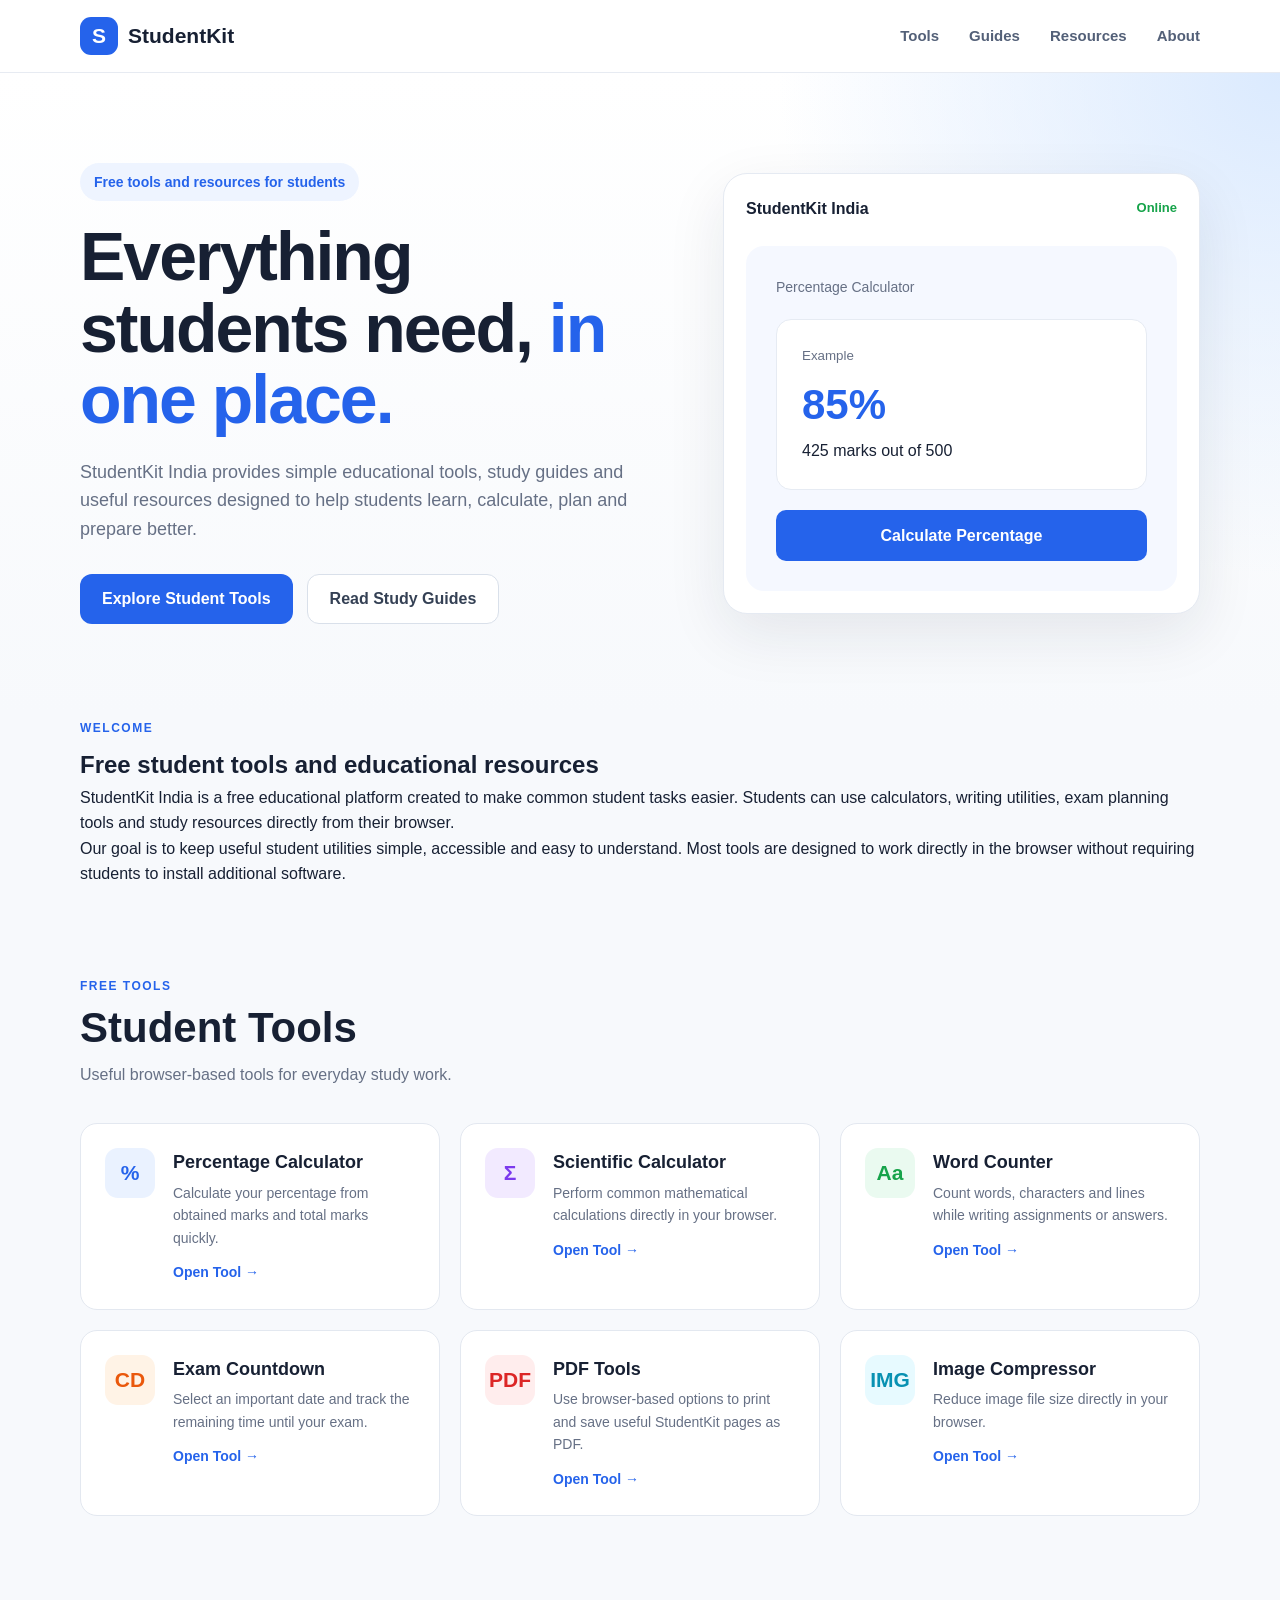
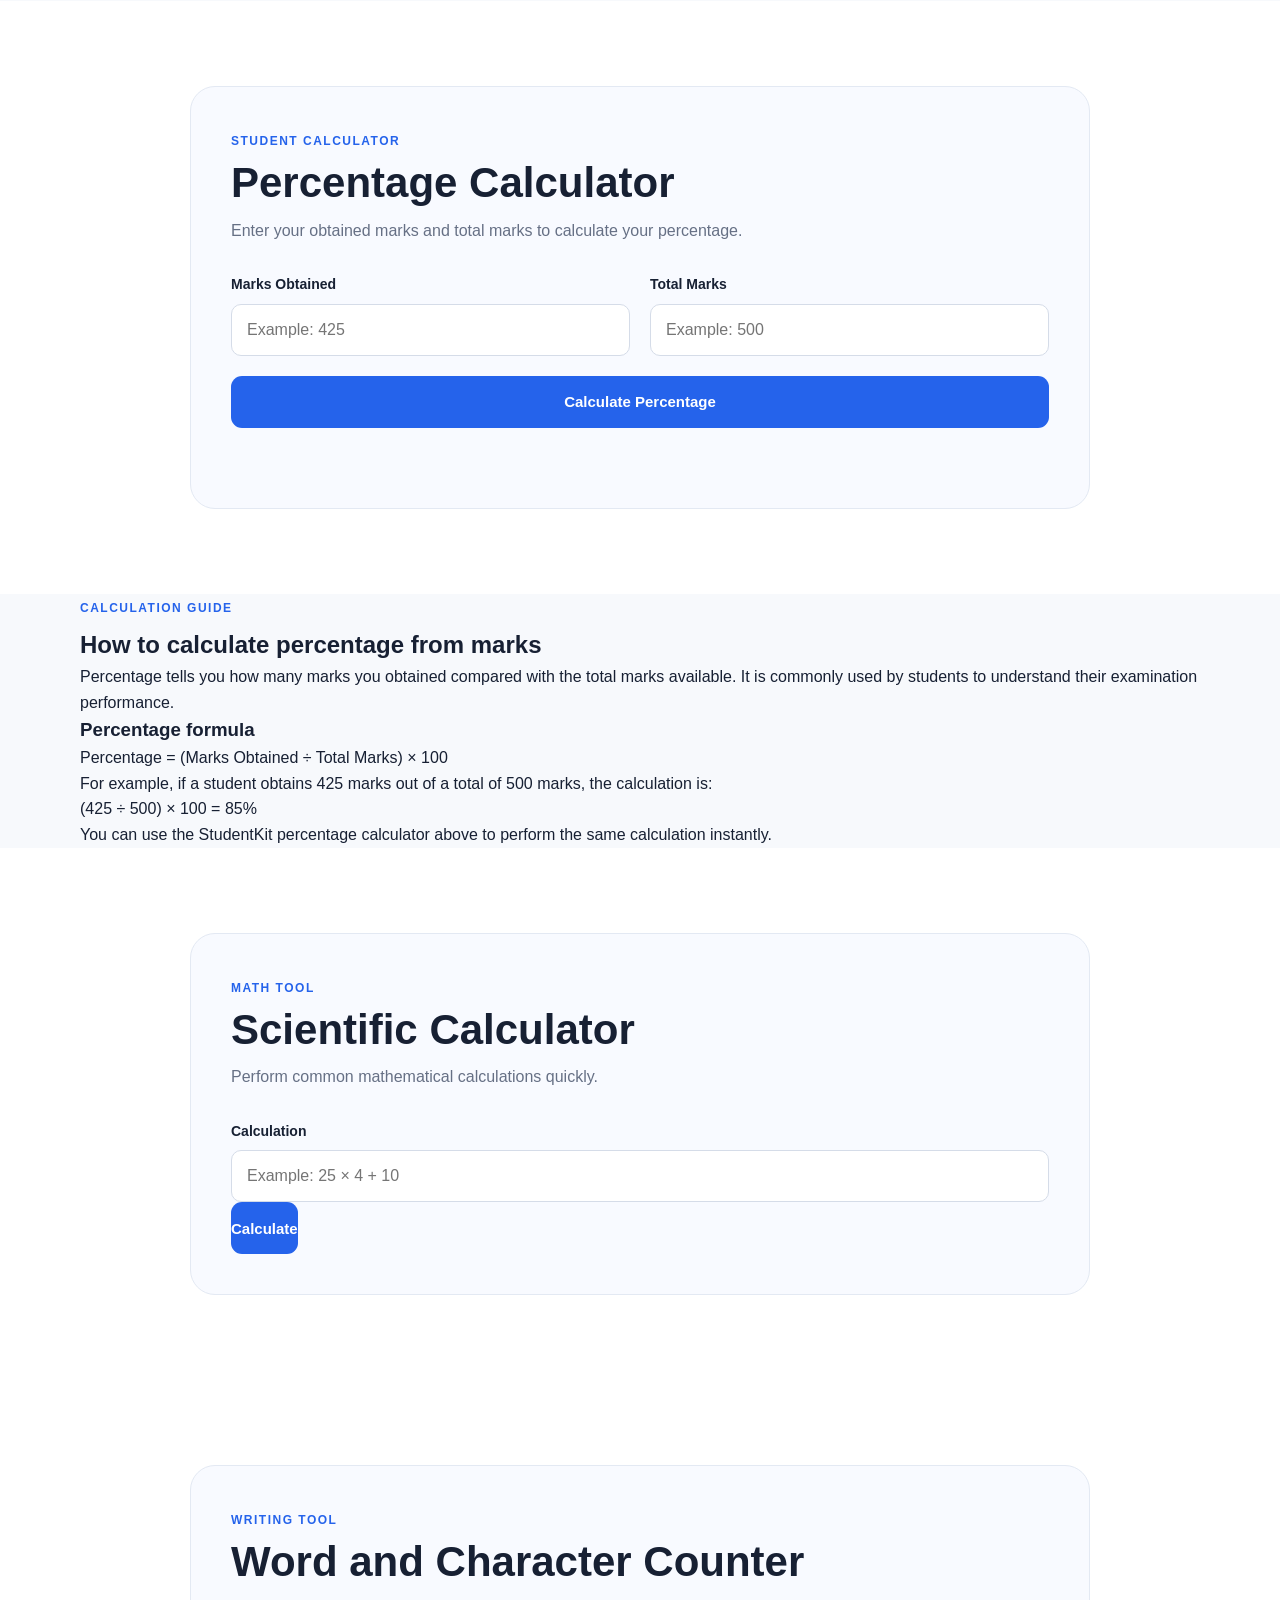
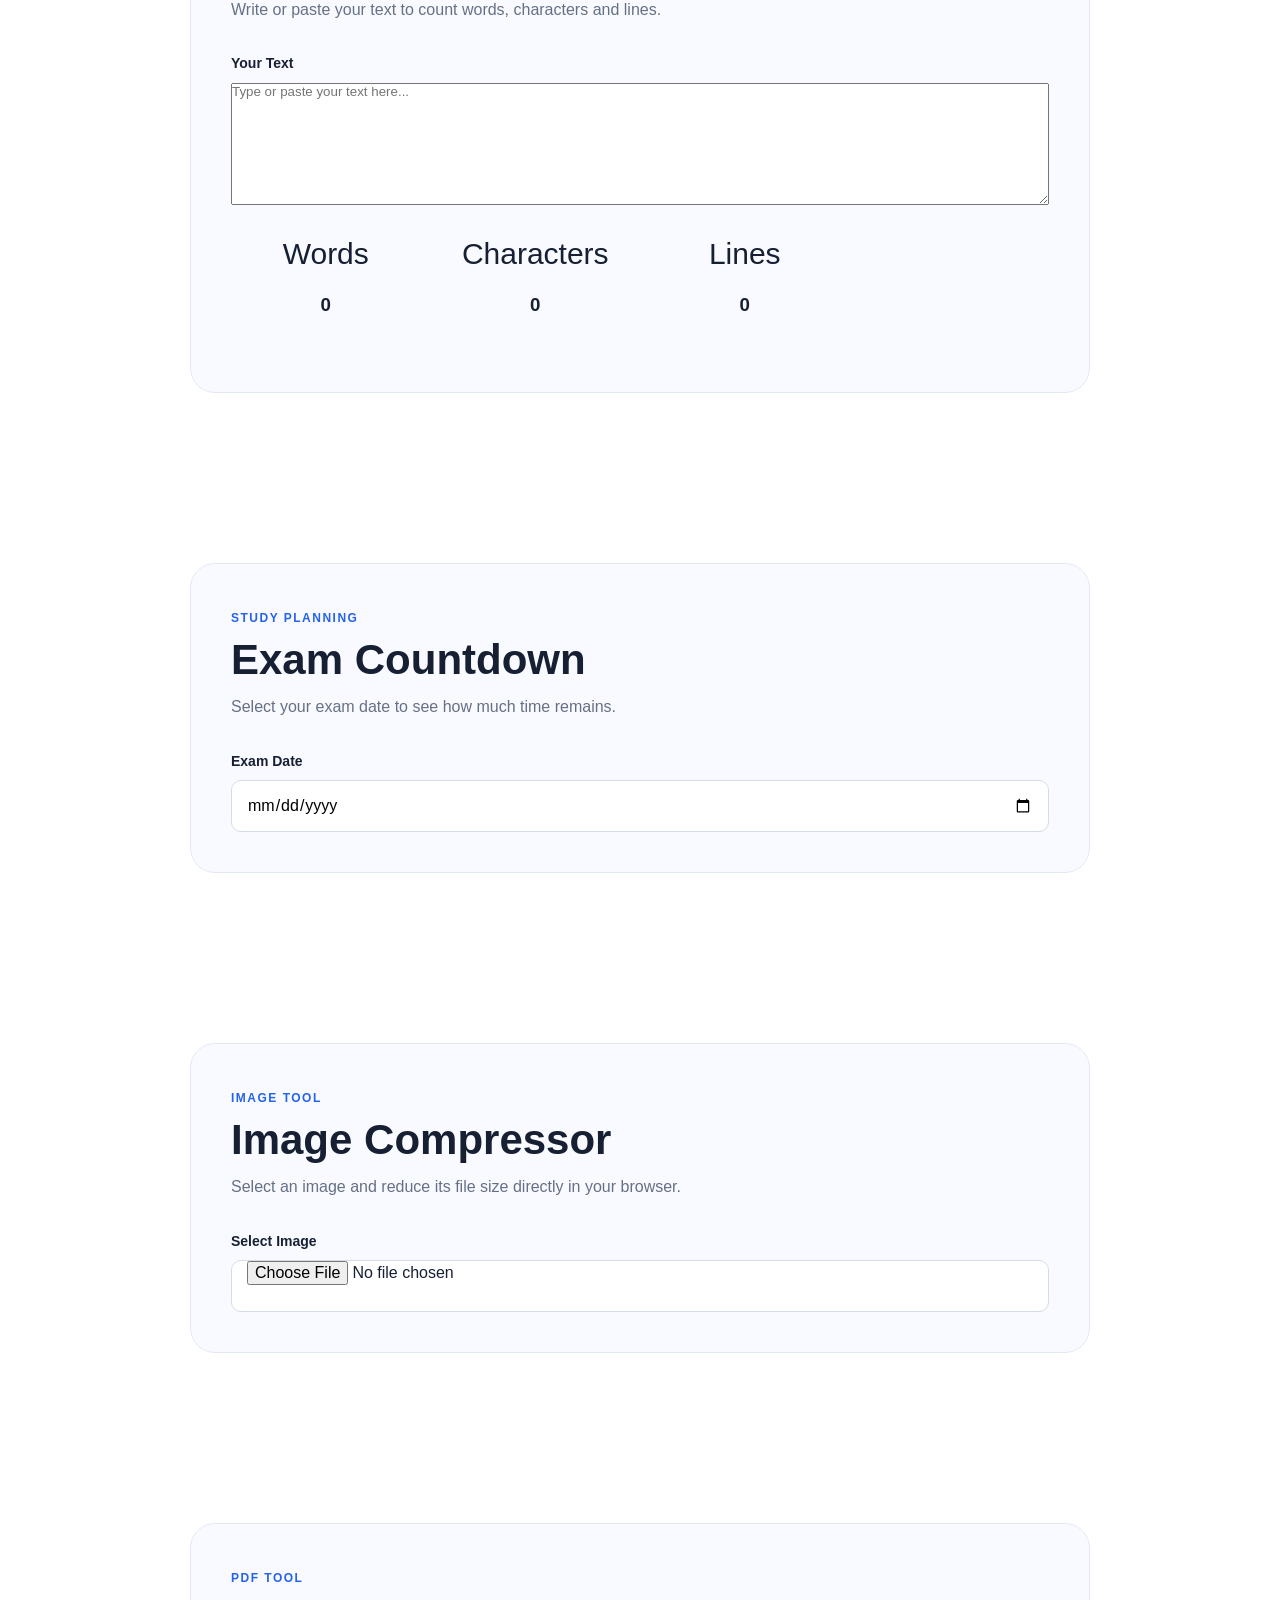
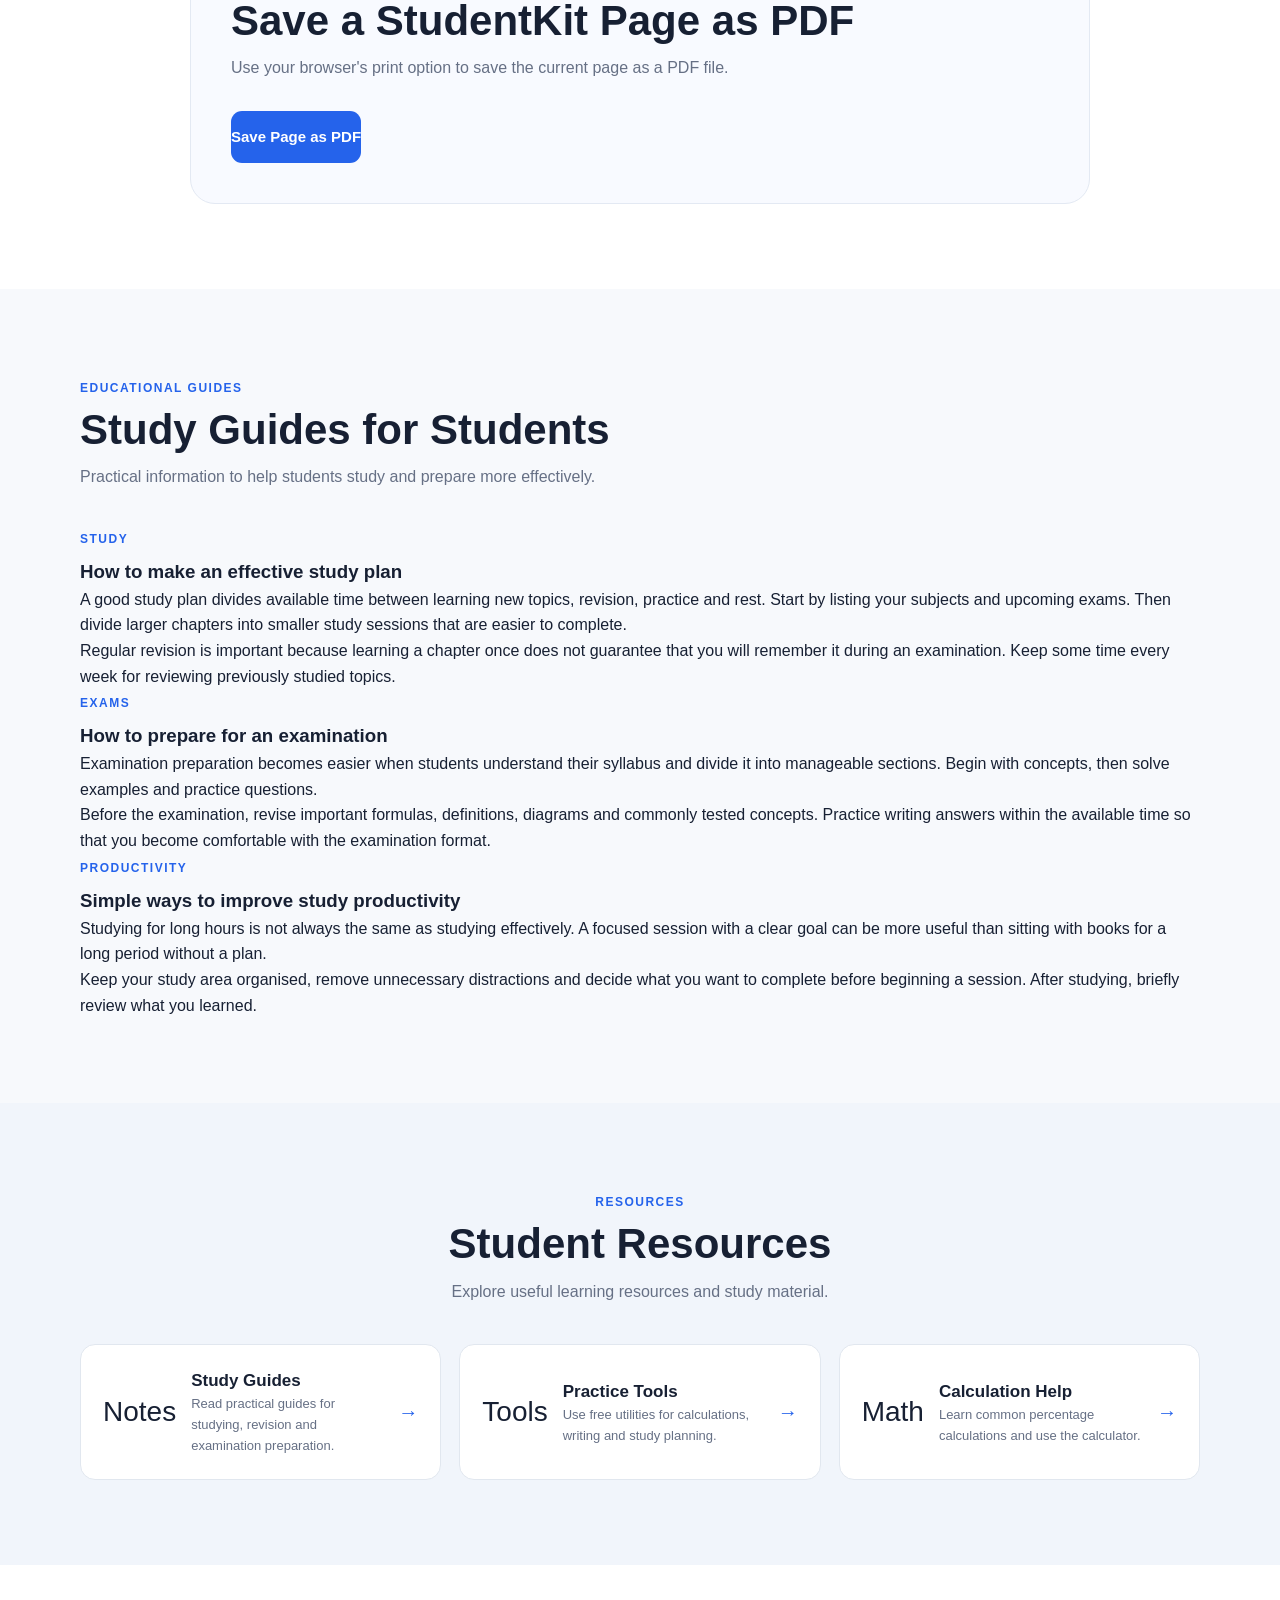
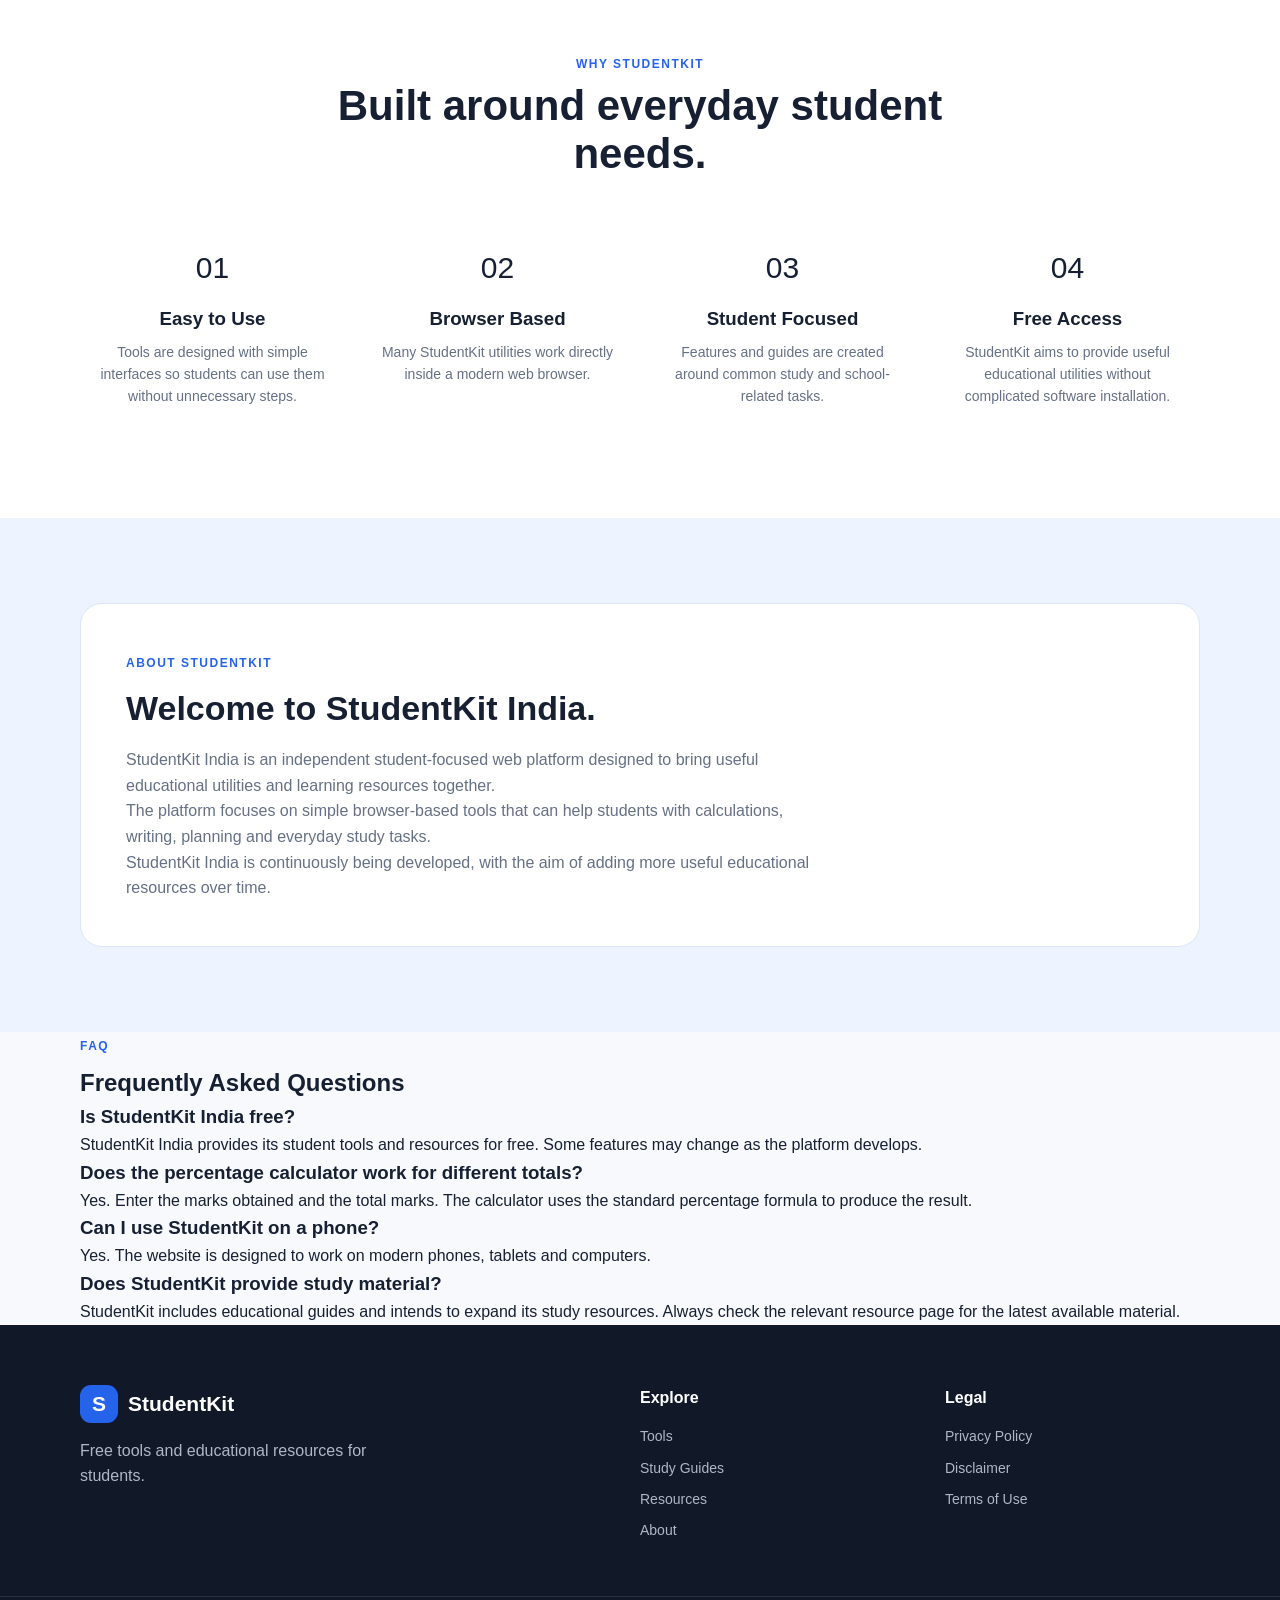
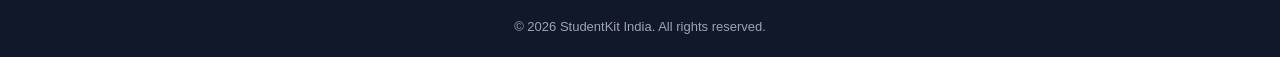
==== commit 8db9b4d5: "Update print statement from 'Hello' to 'Goodbye'" ====
--- a/index.html
+++ b/index.html
@@ -1,522 +1,359 @@
-<!DOCTYPE html>
-<html lang="en">
+<!DOCTYPE html><html lang="en">
 <head>
-
     <meta charset="UTF-8">
-    <meta name="viewport" content="width=device-width, initial-scale=1.0">
-
-    <title>StudentKit India — Free Student Tools</title>
-
-    <meta name="description"
-          content="StudentKit India provides free student tools including percentage calculator, scientific calculator, word counter, exam countdown, PDF tools and image compressor.">
-
-    <meta name="keywords"
-          content="student tools, percentage calculator, scientific calculator, word counter, exam countdown, PDF tools, image compressor, student tools India">
-
-    <meta name="author" content="StudentKit India">
-
-    <meta name="robots" content="index, follow">
-
-    <!-- Google Search Console Verification -->
-    <meta name="google-site-verification"
-          content="fBdInNr_pxpZjApGXBXYnxqg6Dyy9HJ7jwQC1Yva0Tw">
-
-    <!-- Google AdSense -->
-    <script async
-        src="https://pagead2.googlesyndication.com/pagead/js/adsbygoogle.js?client=ca-pub-5067812901691828"
-        crossorigin="anonymous"></script>
-
-    <!-- Main Stylesheet -->
-    <link rel="stylesheet" href="style.css">
-
-</head>
-
-<body>
-
-<!-- ================================
-     HEADER
-================================ -->
-
-<header class="header">
-
-    <div class="container nav">
-
-        <a href="#" class="logo" aria-label="StudentKit India Home">
-            <span class="logo-icon">S</span>
-            <span>StudentKit</span>
-        </a>
-
-        <nav class="nav-links" aria-label="Main Navigation">
-
-            <a href="#tools">Tools</a>
-            <a href="#resources">Resources</a>
-            <a href="#about">About</a>
-
-        </nav>
-
-        <button
-            class="menu-btn"
-            type="button"
-            onclick="toggleMenu()"
-            aria-label="Open navigation menu">
-            ☰
-        </button>
-
-    </div>
-
-</header>
-
-
-<main>
-
-<!-- ================================
-     HERO
-================================ -->
-
-<section class="hero">
-
-    <div class="container hero-content">
-
-        <div class="hero-text">
-
-            <div class="badge">
-                ✨ Free tools for students
-            </div>
-
-            <h1>
-                Everything students need,
-                <span>in one place.</span>
-            </h1>
-
-            <p>
-                Free, simple and fast tools for students.
-                Calculate, study, plan and get things done.
-            </p>
-
-            <div class="hero-buttons">
-
-                <a href="#percentage" class="btn primary">
-                    Calculate Percentage →
+    <meta name="viewport" content="width=device-width, initial-scale=1.0"><title>StudentKit India — Free Student Tools & Study Resources</title>
+
+<meta name="description"
+    content="StudentKit India offers free student tools, calculators, exam countdowns, study guides and educational resources for students.">
+
+<meta name="keywords"
+    content="student tools India, percentage calculator, scientific calculator, word counter, exam countdown, study resources, student calculator">
+
+<meta name="author" content="StudentKit India">
+<meta name="robots" content="index, follow">
+
+<link rel="canonical" href="https://studentkit-india.vercel.app/">
+
+<!-- Google Search Console -->
+<meta name="google-site-verification"
+    content="fBdInNr_pxpZjApGXBXYnxqg6Dyy9HJ7jwQC1Yva0Tw">
+
+<!-- Google AdSense -->
+<script async
+    src="https://pagead2.googlesyndication.com/pagead/js/adsbygoogle.js?client=ca-pub-5067812901691828"
+    crossorigin="anonymous"></script>
+
+<link rel="stylesheet" href="style.css">
+
+</head><body><header class="header">
+    <div class="container nav">    <a href="/" class="logo" aria-label="StudentKit India Home">
+        <span class="logo-icon">S</span>
+        <span>StudentKit</span>
+    </a>
+
+    <nav class="nav-links" aria-label="Main Navigation">
+        <a href="#tools">Tools</a>
+        <a href="#guides">Guides</a>
+        <a href="#resources">Resources</a>
+        <a href="#about">About</a>
+    </nav>
+
+    <button
+        class="menu-btn"
+        type="button"
+        onclick="toggleMenu()"
+        aria-label="Open navigation menu">
+        ☰
+    </button>
+
+</div>
+
+</header><main><!-- HERO --><section class="hero">
+    <div class="container hero-content">    <div class="hero-text">
+
+        <div class="badge">
+            Free tools and resources for students
+        </div>
+
+        <h1>
+            Everything students need,
+            <span>in one place.</span>
+        </h1>
+
+        <p>
+            StudentKit India provides simple educational tools,
+            study guides and useful resources designed to help
+            students learn, calculate, plan and prepare better.
+        </p>
+
+        <div class="hero-buttons">
+
+            <a href="#tools" class="btn primary">
+                Explore Student Tools
+            </a>
+
+            <a href="#guides" class="btn secondary">
+                Read Study Guides
+            </a>
+
+        </div>
+
+    </div>
+
+
+    <div class="hero-card">
+
+        <div class="card-top">
+            <span>StudentKit India</span>
+            <span class="online">Online</span>
+        </div>
+
+        <div class="calculator-preview">
+
+            <div class="preview-label">
+                Percentage Calculator
+            </div>
+
+            <div class="fake-result">
+
+                <small>Example</small>
+
+                <strong>85%</strong>
+
+                <p>
+                    425 marks out of 500
+                </p>
+
+            </div>
+
+            <a href="#percentage" class="preview-btn">
+                Calculate Percentage
+            </a>
+
+        </div>
+
+    </div>
+
+</div>
+
+</section><!-- INTRODUCTION --><section class="content-section">
+    <div class="container narrow-content">    <span class="section-label">WELCOME</span>
+
+    <h2>
+        Free student tools and educational resources
+    </h2>
+
+    <p>
+        StudentKit India is a free educational platform created
+        to make common student tasks easier. Students can use
+        calculators, writing utilities, exam planning tools and
+        study resources directly from their browser.
+    </p>
+
+    <p>
+        Our goal is to keep useful student utilities simple,
+        accessible and easy to understand. Most tools are designed
+        to work directly in the browser without requiring students
+        to install additional software.
+    </p>
+
+</div>
+
+</section><!-- TOOLS --><section class="section" id="tools"><div class="container">
+
+    <div class="section-heading">
+        <span class="section-label">FREE TOOLS</span>
+
+        <h2>
+            Student Tools
+        </h2>
+
+        <p>
+            Useful browser-based tools for everyday study work.
+        </p>
+    </div>
+
+
+    <div class="tools-grid">
+
+        <article class="tool-card active-tool">
+
+            <div class="tool-icon blue">%</div>
+
+            <div class="tool-content">
+
+                <h3>
+                    Percentage Calculator
+                </h3>
+
+                <p>
+                    Calculate your percentage from obtained marks
+                    and total marks quickly.
+                </p>
+
+                <a href="#percentage">
+                    Open Tool →
                 </a>
 
-                <a href="#tools" class="btn secondary">
-                    Explore Tools
+            </div>
+
+        </article>
+
+
+        <article class="tool-card">
+
+            <div class="tool-icon purple">Σ</div>
+
+            <div class="tool-content">
+
+                <h3>
+                    Scientific Calculator
+                </h3>
+
+                <p>
+                    Perform common mathematical calculations
+                    directly in your browser.
+                </p>
+
+                <a href="#scientific-calculator">
+                    Open Tool →
                 </a>
 
             </div>
 
-        </div>
-
-
-        <div class="hero-card">
-
-            <div class="card-top">
-                <span>StudentKit</span>
-                <span class="online">● Online</span>
-            </div>
-
-            <div class="calculator-preview">
-
-                <div class="preview-label">
-                    Percentage Calculator
-                </div>
-
-                <div class="fake-result">
-
-                    <small>Example Result</small>
-
-                    <strong>85.5%</strong>
-
-                </div>
-
-                <a href="#percentage" class="preview-btn">
-                    Open Calculator
+        </article>
+
+
+        <article class="tool-card">
+
+            <div class="tool-icon green">Aa</div>
+
+            <div class="tool-content">
+
+                <h3>
+                    Word Counter
+                </h3>
+
+                <p>
+                    Count words, characters and lines while
+                    writing assignments or answers.
+                </p>
+
+                <a href="#word-counter">
+                    Open Tool →
                 </a>
 
             </div>
 
-        </div>
-
-    </div>
-
-</section>
-
-
-<!-- ================================
-     PERCENTAGE CALCULATOR
-================================ -->
-
-<section class="calculator-section" id="percentage">
-
-    <div class="container">
-
-        <div class="calculator-box">
-
-            <div class="calculator-heading">
-
-                <span class="section-label">
-                    FREE CALCULATOR
-                </span>
-
-                <h2>
-                    Percentage Calculator
-                </h2>
+        </article>
+
+
+        <article class="tool-card">
+
+            <div class="tool-icon orange">CD</div>
+
+            <div class="tool-content">
+
+                <h3>
+                    Exam Countdown
+                </h3>
 
                 <p>
-                    Enter your marks and total marks to calculate
-                    your percentage instantly.
+                    Select an important date and track the
+                    remaining time until your exam.
                 </p>
 
-            </div>
-
-
-            <div class="calculator-form">
-
-                <div class="input-group">
-
-                    <label for="obtainedMarks">
-                        Marks Obtained
-                    </label>
-
-                    <input
-                        type="number"
-                        id="obtainedMarks"
-                        placeholder="e.g. 425"
-                        min="0"
-                        step="any">
-
-                </div>
-
-
-                <div class="input-group">
-
-                    <label for="totalMarks">
-                        Total Marks
-                    </label>
-
-                    <input
-                        type="number"
-                        id="totalMarks"
-                        placeholder="e.g. 500"
-                        min="1"
-                        step="any">
-
-                </div>
-
-
-                <button
-                    class="calculate-btn"
-                    type="button"
-                    onclick="calculatePercentage()">
-
-                    Calculate Percentage
-
-                </button>
-
-            </div>
-
-
-            <div
-                id="calculatorMessage"
-                class="calculator-message"
-                aria-live="polite">
-            </div>
-
-
-            <div
-                id="resultBox"
-                class="result-box">
-
-                <span>Your Percentage</span>
-
-                <strong id="percentageResult">
-                    0%
-                </strong>
-
-                <button
-                    class="copy-btn"
-                    type="button"
-                    onclick="copyPercentage()">
-
-                    📋 Copy Result
-
-                </button>
-
-            </div>
-
-        </div>
-
-    </div>
-
-</section>
-
-
-<!-- ================================
-     GOOGLE ADSENSE MULTIPLEX
-================================ -->
-
-<section class="ad-section">
-
-    <div class="container">
-
-        <div class="ad-label">
-            Advertisement
-        </div>
-
-        <ins
-            class="adsbygoogle"
-            style="display:block"
-            data-ad-format="autorelaxed"
-            data-ad-client="ca-pub-5067812901691828"
-            data-ad-slot="2917279669">
-        </ins>
-
-        <script>
-            (adsbygoogle = window.adsbygoogle || []).push({});
-        </script>
-
-    </div>
-
-</section>
-
-
-<!-- ================================
-     ALL TOOLS
-================================ -->
-
-<section class="section" id="tools">
-
-    <div class="container">
-
-        <div class="section-heading">
-
-            <div>
-
-                <span class="section-label">
-                    TOOLS
-                </span>
-
-                <h2>
-                    Student Tools
-                </h2>
+                <a href="#exam-countdown">
+                    Open Tool →
+                </a>
+
+            </div>
+
+        </article>
+
+
+        <article class="tool-card">
+
+            <div class="tool-icon red">PDF</div>
+
+            <div class="tool-content">
+
+                <h3>
+                    PDF Tools
+                </h3>
 
                 <p>
-                    Useful tools designed to save your time.
+                    Use browser-based options to print and save
+                    useful StudentKit pages as PDF.
                 </p>
 
-            </div>
-
-        </div>
-
-
-        <div class="tools-grid">
-
-
-            <!-- Percentage -->
-
-            <article class="tool-card active-tool">
-
-                <div class="tool-icon blue">
-                    %
-                </div>
-
-                <div class="tool-content">
-
-                    <h3>
-                        Percentage Calculator
-                    </h3>
-
-                    <p>
-                        Calculate marks percentage instantly.
-                    </p>
-
-                    <a href="#percentage">
-                        Open Tool →
-                    </a>
-
-                </div>
-
-            </article>
-
-
-            <!-- Scientific Calculator -->
-
-            <article class="tool-card">
-
-                <div class="tool-icon purple">
-                    Σ
-                </div>
-
-                <div class="tool-content">
-
-                    <h3>
-                        Scientific Calculator
-                    </h3>
-
-                    <p>
-                        Perform basic and scientific calculations.
-                    </p>
-
-                    <a href="#scientific-calculator">
-                        Open Tool →
-                    </a>
-
-                </div>
-
-            </article>
-
-
-            <!-- Word Counter -->
-
-            <article class="tool-card">
-
-                <div class="tool-icon green">
-                    Aa
-                </div>
-
-                <div class="tool-content">
-
-                    <h3>
-                        Word Counter
-                    </h3>
-
-                    <p>
-                        Count words, characters and spaces.
-                    </p>
-
-                    <a href="#word-counter">
-                        Open Tool →
-                    </a>
-
-                </div>
-
-            </article>
-
-
-            <!-- Exam Countdown -->
-
-            <article class="tool-card">
-
-                <div class="tool-icon orange">
-                    📅
-                </div>
-
-                <div class="tool-content">
-
-                    <h3>
-                        Exam Countdown
-                    </h3>
-
-                    <p>
-                        Set an exam date and track the remaining time.
-                    </p>
-
-                    <a href="#exam-countdown">
-                        Open Tool →
-                    </a>
-
-                </div>
-
-            </article>
-
-
-            <!-- PDF Tools -->
-
-            <article class="tool-card">
-
-                <div class="tool-icon red">
-                    📄
-                </div>
-
-                <div class="tool-content">
-
-                    <h3>
-                        PDF Tools
-                    </h3>
-
-                    <p>
-                        Print or save useful StudentKit content as PDF.
-                    </p>
-
-                    <a href="#pdf-tools">
-                        Open Tool →
-                    </a>
-
-                </div>
-
-            </article>
-
-
-            <!-- Image Compressor -->
-
-            <article class="tool-card">
-
-                <div class="tool-icon cyan">
-                    🖼️
-                </div>
-
-                <div class="tool-content">
-
-                    <h3>
-                        Image Compressor
-                    </h3>
-
-                    <p>
-                        Compress images directly in your browser.
-                    </p>
-
-                    <a href="#image-compressor">
-                        Open Tool →
-                    </a>
-
-                </div>
-
-            </article>
-
-        </div>
-
-    </div>
-
-</section>
-
-
-<!-- ================================
-     SCIENTIFIC CALCULATOR
-================================ -->
-
-<section class="calculator-section" id="scientific-calculator">
-
-    <div class="container">
-
-        <div class="calculator-box">
-
-            <div class="calculator-heading">
-
-                <span class="section-label">
-                    SCIENTIFIC CALCULATOR
-                </span>
-
-                <h2>
-                    Scientific Calculator
-                </h2>
+                <a href="#pdf-tools">
+                    Open Tool →
+                </a>
+
+            </div>
+
+        </article>
+
+
+        <article class="tool-card">
+
+            <div class="tool-icon cyan">IMG</div>
+
+            <div class="tool-content">
+
+                <h3>
+                    Image Compressor
+                </h3>
 
                 <p>
-                    Perform common mathematical calculations quickly.
+                    Reduce image file size directly in your browser.
                 </p>
 
-            </div>
-
+                <a href="#image-compressor">
+                    Open Tool →
+                </a>
+
+            </div>
+
+        </article>
+
+    </div>
+
+</div>
+
+</section><!-- PERCENTAGE CALCULATOR --><section class="calculator-section" id="percentage"><div class="container">
+
+    <div class="calculator-box">
+
+        <div class="calculator-heading">
+
+            <span class="section-label">
+                STUDENT CALCULATOR
+            </span>
+
+            <h2>
+                Percentage Calculator
+            </h2>
+
+            <p>
+                Enter your obtained marks and total marks to
+                calculate your percentage.
+            </p>
+
+        </div>
+
+
+        <div class="calculator-form">
 
             <div class="input-group">
 
-                <label for="scientificInput">
-                    Calculation
+                <label for="obtainedMarks">
+                    Marks Obtained
                 </label>
 
                 <input
-                    type="text"
-                    id="scientificInput"
-                    placeholder="Example: 25 × 4 + 10">
+                    type="number"
+                    id="obtainedMarks"
+                    placeholder="Example: 425"
+                    min="0"
+                    step="any">
+
+            </div>
+
+
+            <div class="input-group">
+
+                <label for="totalMarks">
+                    Total Marks
+                </label>
+
+                <input
+                    type="number"
+                    id="totalMarks"
+                    placeholder="Example: 500"
+                    min="1"
+                    step="any">
 
             </div>
 
@@ -524,617 +361,753 @@
             <button
                 class="calculate-btn"
                 type="button"
-                onclick="calculateScientific()">
-
-                Calculate
+                onclick="calculatePercentage()">
+
+                Calculate Percentage
 
             </button>
 
-
-            <div
-                id="scientificResult"
-                class="result-box">
-
-                <span>Result</span>
-
-                <strong>
-                    0
-                </strong>
-
-            </div>
-
-        </div>
-
-    </div>
-
-</section>
-
-
-<!-- ================================
-     WORD COUNTER
-================================ -->
-
-<section class="calculator-section" id="word-counter">
-
-    <div class="container">
-
-        <div class="calculator-box">
-
-            <div class="calculator-heading">
-
-                <span class="section-label">
-                    WORD COUNTER
-                </span>
-
-                <h2>
-                    Word & Character Counter
-                </h2>
+        </div>
+
+
+        <div
+            id="calculatorMessage"
+            class="calculator-message"
+            aria-live="polite">
+        </div>
+
+
+        <div
+            id="resultBox"
+            class="result-box">
+
+            <span>Your Percentage</span>
+
+            <strong id="percentageResult">
+                0%
+            </strong>
+
+            <button
+                class="copy-btn"
+                type="button"
+                onclick="copyPercentage()">
+
+                Copy Result
+
+            </button>
+
+        </div>
+
+    </div>
+
+</div>
+
+</section><!-- PERCENTAGE GUIDE --><section class="content-section"><div class="container narrow-content">
+
+    <span class="section-label">
+        CALCULATION GUIDE
+    </span>
+
+    <h2>
+        How to calculate percentage from marks
+    </h2>
+
+    <p>
+        Percentage tells you how many marks you obtained compared
+        with the total marks available. It is commonly used by
+        students to understand their examination performance.
+    </p>
+
+    <h3>
+        Percentage formula
+    </h3>
+
+    <div class="formula-box">
+        Percentage = (Marks Obtained ÷ Total Marks) × 100
+    </div>
+
+    <p>
+        For example, if a student obtains 425 marks out of a total
+        of 500 marks, the calculation is:
+    </p>
+
+    <div class="formula-box">
+        (425 ÷ 500) × 100 = 85%
+    </div>
+
+    <p>
+        You can use the StudentKit percentage calculator above
+        to perform the same calculation instantly.
+    </p>
+
+</div>
+
+</section><!-- SCIENTIFIC CALCULATOR --><section class="calculator-section" id="scientific-calculator"><div class="container">
+
+    <div class="calculator-box">
+
+        <div class="calculator-heading">
+
+            <span class="section-label">
+                MATH TOOL
+            </span>
+
+            <h2>
+                Scientific Calculator
+            </h2>
+
+            <p>
+                Perform common mathematical calculations quickly.
+            </p>
+
+        </div>
+
+        <div class="input-group">
+
+            <label for="scientificInput">
+                Calculation
+            </label>
+
+            <input
+                type="text"
+                id="scientificInput"
+                placeholder="Example: 25 × 4 + 10">
+
+        </div>
+
+        <button
+            class="calculate-btn"
+            type="button"
+            onclick="calculateScientific()">
+
+            Calculate
+
+        </button>
+
+        <div
+            id="scientificResult"
+            class="result-box">
+
+            <span>Result</span>
+
+            <strong>0</strong>
+
+        </div>
+
+    </div>
+
+</div>
+
+</section><!-- WORD COUNTER --><section class="calculator-section" id="word-counter"><div class="container">
+
+    <div class="calculator-box">
+
+        <div class="calculator-heading">
+
+            <span class="section-label">
+                WRITING TOOL
+            </span>
+
+            <h2>
+                Word and Character Counter
+            </h2>
+
+            <p>
+                Write or paste your text to count words,
+                characters and lines.
+            </p>
+
+        </div>
+
+        <div class="input-group">
+
+            <label for="wordCounterInput">
+                Your Text
+            </label>
+
+            <textarea
+                id="wordCounterInput"
+                rows="8"
+                placeholder="Type or paste your text here..."
+                oninput="updateWordCounter()"></textarea>
+
+        </div>
+
+        <div class="features">
+
+            <div class="feature">
+                <div>Words</div>
+                <h3 id="wordCount">0</h3>
+            </div>
+
+            <div class="feature">
+                <div>Characters</div>
+                <h3 id="characterCount">0</h3>
+            </div>
+
+            <div class="feature">
+                <div>Lines</div>
+                <h3 id="lineCount">0</h3>
+            </div>
+
+        </div>
+
+    </div>
+
+</div>
+
+</section><!-- EXAM COUNTDOWN --><section class="calculator-section" id="exam-countdown"><div class="container">
+
+    <div class="calculator-box">
+
+        <div class="calculator-heading">
+
+            <span class="section-label">
+                STUDY PLANNING
+            </span>
+
+            <h2>
+                Exam Countdown
+            </h2>
+
+            <p>
+                Select your exam date to see how much time
+                remains.
+            </p>
+
+        </div>
+
+        <div class="input-group">
+
+            <label for="examDate">
+                Exam Date
+            </label>
+
+            <input
+                type="date"
+                id="examDate"
+                onchange="startExamCountdown()">
+
+        </div>
+
+        <div
+            id="countdownResult"
+            class="result-box">
+
+            <span>
+                Time Remaining
+            </span>
+
+            <strong>
+                Select a date
+            </strong>
+
+        </div>
+
+    </div>
+
+</div>
+
+</section><!-- IMAGE COMPRESSOR --><section class="calculator-section" id="image-compressor"><div class="container">
+
+    <div class="calculator-box">
+
+        <div class="calculator-heading">
+
+            <span class="section-label">
+                IMAGE TOOL
+            </span>
+
+            <h2>
+                Image Compressor
+            </h2>
+
+            <p>
+                Select an image and reduce its file size
+                directly in your browser.
+            </p>
+
+        </div>
+
+        <div class="input-group">
+
+            <label for="imageInput">
+                Select Image
+            </label>
+
+            <input
+                type="file"
+                id="imageInput"
+                accept="image/*"
+                onchange="compressImage()">
+
+        </div>
+
+        <div
+            id="imageCompressionResult"
+            class="result-box">
+
+            <span>Status</span>
+
+            <strong>
+                Select an image
+            </strong>
+
+        </div>
+
+    </div>
+
+</div>
+
+</section><!-- PDF --><section class="calculator-section" id="pdf-tools"><div class="container">
+
+    <div class="calculator-box">
+
+        <div class="calculator-heading">
+
+            <span class="section-label">
+                PDF TOOL
+            </span>
+
+            <h2>
+                Save a StudentKit Page as PDF
+            </h2>
+
+            <p>
+                Use your browser's print option to save the
+                current page as a PDF file.
+            </p>
+
+        </div>
+
+        <button
+            class="calculate-btn"
+            type="button"
+            onclick="printPageAsPDF()">
+
+            Save Page as PDF
+
+        </button>
+
+    </div>
+
+</div>
+
+</section><!-- STUDY GUIDES --><section class="section" id="guides"><div class="container">
+
+    <div class="section-heading">
+
+        <span class="section-label">
+            EDUCATIONAL GUIDES
+        </span>
+
+        <h2>
+            Study Guides for Students
+        </h2>
+
+        <p>
+            Practical information to help students study
+            and prepare more effectively.
+        </p>
+
+    </div>
+
+
+    <div class="guide-grid">
+
+        <article class="guide-card">
+
+            <span class="section-label">
+                STUDY
+            </span>
+
+            <h3>
+                How to make an effective study plan
+            </h3>
+
+            <p>
+                A good study plan divides available time between
+                learning new topics, revision, practice and rest.
+                Start by listing your subjects and upcoming exams.
+                Then divide larger chapters into smaller study
+                sessions that are easier to complete.
+            </p>
+
+            <p>
+                Regular revision is important because learning a
+                chapter once does not guarantee that you will
+                remember it during an examination. Keep some time
+                every week for reviewing previously studied topics.
+            </p>
+
+        </article>
+
+
+        <article class="guide-card">
+
+            <span class="section-label">
+                EXAMS
+            </span>
+
+            <h3>
+                How to prepare for an examination
+            </h3>
+
+            <p>
+                Examination preparation becomes easier when students
+                understand their syllabus and divide it into
+                manageable sections. Begin with concepts, then solve
+                examples and practice questions.
+            </p>
+
+            <p>
+                Before the examination, revise important formulas,
+                definitions, diagrams and commonly tested concepts.
+                Practice writing answers within the available time
+                so that you become comfortable with the examination
+                format.
+            </p>
+
+        </article>
+
+
+        <article class="guide-card">
+
+            <span class="section-label">
+                PRODUCTIVITY
+            </span>
+
+            <h3>
+                Simple ways to improve study productivity
+            </h3>
+
+            <p>
+                Studying for long hours is not always the same as
+                studying effectively. A focused session with a clear
+                goal can be more useful than sitting with books for
+                a long period without a plan.
+            </p>
+
+            <p>
+                Keep your study area organised, remove unnecessary
+                distractions and decide what you want to complete
+                before beginning a session. After studying, briefly
+                review what you learned.
+            </p>
+
+        </article>
+
+    </div>
+
+</div>
+
+</section><!-- RESOURCES --><section class="resource-section" id="resources"><div class="container">
+
+    <div class="section-heading centered">
+
+        <span class="section-label">
+            RESOURCES
+        </span>
+
+        <h2>
+            Student Resources
+        </h2>
+
+        <p>
+            Explore useful learning resources and study material.
+        </p>
+
+    </div>
+
+
+    <div class="resource-grid">
+
+        <a href="#guides" class="resource-card">
+
+            <span>Notes</span>
+
+            <div>
+                <h3>Study Guides</h3>
 
                 <p>
-                    Enter or paste your text below.
+                    Read practical guides for studying,
+                    revision and examination preparation.
                 </p>
-
-            </div>
-
-
-            <div class="input-group">
-
-                <label for="wordCounterInput">
-                    Your Text
-                </label>
-
-                <textarea
-                    id="wordCounterInput"
-                    rows="8"
-                    placeholder="Type or paste your text here..."
-                    oninput="updateWordCounter()">
-                </textarea>
-
-            </div>
-
-
-            <div class="features">
-
-                <div class="feature">
-
-                    <div>📝</div>
-
-                    <h3 id="wordCount">
-                        0
-                    </h3>
-
-                    <p>
-                        Words
-                    </p>
-
-                </div>
-
-
-                <div class="feature">
-
-                    <div>🔤</div>
-
-                    <h3 id="characterCount">
-                        0
-                    </h3>
-
-                    <p>
-                        Characters
-                    </p>
-
-                </div>
-
-
-                <div class="feature">
-
-                    <div>↵</div>
-
-                    <h3 id="lineCount">
-                        0
-                    </h3>
-
-                    <p>
-                        Lines
-                    </p>
-
-                </div>
-
-            </div>
-
-        </div>
-
-    </div>
-
-</section>
-
-
-<!-- ================================
-     EXAM COUNTDOWN
-================================ -->
-
-<section class="calculator-section" id="exam-countdown">
-
-    <div class="container">
-
-        <div class="calculator-box">
-
-            <div class="calculator-heading">
-
-                <span class="section-label">
-                    EXAM COUNTDOWN
-                </span>
-
-                <h2>
-                    Exam Countdown
-                </h2>
+            </div>
+
+            <b>→</b>
+
+        </a>
+
+
+        <a href="#tools" class="resource-card">
+
+            <span>Tools</span>
+
+            <div>
+                <h3>Practice Tools</h3>
 
                 <p>
-                    Select your exam date to see how much time is left.
+                    Use free utilities for calculations,
+                    writing and study planning.
                 </p>
-
-            </div>
-
-
-            <div class="input-group">
-
-                <label for="examDate">
-                    Exam Date
-                </label>
-
-                <input
-                    type="date"
-                    id="examDate"
-                    onchange="startExamCountdown()">
-
-            </div>
-
-
-            <div
-                id="countdownResult"
-                class="result-box">
-
-                <span>
-                    Time Remaining
-                </span>
-
-                <strong>
-                    Select a date
-                </strong>
-
-            </div>
-
-        </div>
-
-    </div>
-
-</section>
-
-
-<!-- ================================
-     PDF TOOLS
-================================ -->
-
-<section class="calculator-section" id="pdf-tools">
-
-    <div class="container">
-
-        <div class="calculator-box">
-
-            <div class="calculator-heading">
-
-                <span class="section-label">
-                    PDF TOOLS
-                </span>
-
-                <h2>
-                    PDF Utility
-                </h2>
+            </div>
+
+            <b>→</b>
+
+        </a>
+
+
+        <a href="#percentage" class="resource-card">
+
+            <span>Math</span>
+
+            <div>
+                <h3>Calculation Help</h3>
 
                 <p>
-                    Use your browser's print function to save the
-                    current StudentKit page as a PDF.
+                    Learn common percentage calculations
+                    and use the calculator.
                 </p>
-
-            </div>
-
-
-            <button
-                class="calculate-btn"
-                type="button"
-                onclick="printPageAsPDF()">
-
-                📄 Save Page as PDF
-
-            </button>
-
-        </div>
-
-    </div>
-
-</section>
-
-
-<!-- ================================
-     IMAGE COMPRESSOR
-================================ -->
-
-<section class="calculator-section" id="image-compressor">
-
-    <div class="container">
-
-        <div class="calculator-box">
-
-            <div class="calculator-heading">
-
-                <span class="section-label">
-                    IMAGE COMPRESSOR
-                </span>
-
-                <h2>
-                    Image Compressor
-                </h2>
-
-                <p>
-                    Select an image to reduce its file size in your browser.
-                </p>
-
-            </div>
-
-
-            <div class="input-group">
-
-                <label for="imageInput">
-                    Select Image
-                </label>
-
-                <input
-                    type="file"
-                    id="imageInput"
-                    accept="image/*"
-                    onchange="compressImage()">
-
-            </div>
-
-
-            <div
-                id="imageCompressionResult"
-                class="result-box">
-
-                <span>
-                    Status
-                </span>
-
-                <strong>
-                    Select an image
-                </strong>
-
-            </div>
-
-        </div>
-
-    </div>
-
-</section>
-
-
-<!-- ================================
-     RESOURCES
-================================ -->
-
-<section class="resource-section" id="resources">
-
-    <div class="container">
-
-        <div class="section-heading centered">
-
-            <span class="section-label">
-                RESOURCES
+            </div>
+
+            <b>→</b>
+
+        </a>
+
+    </div>
+
+</div>
+
+</section><!-- WHY STUDENTKIT --><section class="why-section"><div class="container">
+
+    <div class="section-heading centered">
+
+        <span class="section-label">
+            WHY STUDENTKIT
+        </span>
+
+        <h2>
+            Built around everyday student needs.
+        </h2>
+
+    </div>
+
+
+    <div class="features">
+
+        <div class="feature">
+
+            <div>01</div>
+
+            <h3>
+                Easy to Use
+            </h3>
+
+            <p>
+                Tools are designed with simple interfaces
+                so students can use them without unnecessary steps.
+            </p>
+
+        </div>
+
+
+        <div class="feature">
+
+            <div>02</div>
+
+            <h3>
+                Browser Based
+            </h3>
+
+            <p>
+                Many StudentKit utilities work directly
+                inside a modern web browser.
+            </p>
+
+        </div>
+
+
+        <div class="feature">
+
+            <div>03</div>
+
+            <h3>
+                Student Focused
+            </h3>
+
+            <p>
+                Features and guides are created around
+                common study and school-related tasks.
+            </p>
+
+        </div>
+
+
+        <div class="feature">
+
+            <div>04</div>
+
+            <h3>
+                Free Access
+            </h3>
+
+            <p>
+                StudentKit aims to provide useful educational
+                utilities without complicated software installation.
+            </p>
+
+        </div>
+
+    </div>
+
+</div>
+
+</section><!-- ABOUT --><section class="about-section" id="about"><div class="container about-box">
+
+    <div>
+
+        <span class="section-label">
+            ABOUT STUDENTKIT
+        </span>
+
+        <h2>
+            Welcome to StudentKit India.
+        </h2>
+
+        <p>
+            StudentKit India is an independent student-focused
+            web platform designed to bring useful educational
+            utilities and learning resources together.
+        </p>
+
+        <p>
+            The platform focuses on simple browser-based tools
+            that can help students with calculations, writing,
+            planning and everyday study tasks.
+        </p>
+
+        <p>
+            StudentKit India is continuously being developed,
+            with the aim of adding more useful educational
+            resources over time.
+        </p>
+
+    </div>
+
+</div>
+
+</section><!-- FAQ --><section class="content-section"><div class="container narrow-content">
+
+    <span class="section-label">
+        FAQ
+    </span>
+
+    <h2>
+        Frequently Asked Questions
+    </h2>
+
+    <h3>
+        Is StudentKit India free?
+    </h3>
+
+    <p>
+        StudentKit India provides its student tools and resources
+        for free. Some features may change as the platform develops.
+    </p>
+
+    <h3>
+        Does the percentage calculator work for different totals?
+    </h3>
+
+    <p>
+        Yes. Enter the marks obtained and the total marks. The
+        calculator uses the standard percentage formula to produce
+        the result.
+    </p>
+
+    <h3>
+        Can I use StudentKit on a phone?
+    </h3>
+
+    <p>
+        Yes. The website is designed to work on modern phones,
+        tablets and computers.
+    </p>
+
+    <h3>
+        Does StudentKit provide study material?
+    </h3>
+
+    <p>
+        StudentKit includes educational guides and intends to
+        expand its study resources. Always check the relevant
+        resource page for the latest available material.
+    </p>
+
+</div>
+
+</section></main><!-- FOOTER --><footer class="footer"><div class="container footer-grid">
+
+    <div>
+
+        <div class="logo footer-logo">
+
+            <span class="logo-icon">S</span>
+
+            <span>
+                StudentKit
             </span>
 
-            <h2>
-                Study Smarter
-            </h2>
-
-            <p>
-                Helpful resources made for students.
-            </p>
-
-        </div>
-
-
-        <div class="resource-grid">
-
-            <a href="#about" class="resource-card">
-
-                <span>📚</span>
-
-                <div>
-
-                    <h3>
-                        Study Notes
-                    </h3>
-
-                    <p>
-                        Simple notes and explanations.
-                    </p>
-
-                </div>
-
-                <b>→</b>
-
-            </a>
-
-
-            <a href="#tools" class="resource-card">
-
-                <span>📝</span>
-
-                <div>
-
-                    <h3>
-                        Practice Tools
-                    </h3>
-
-                    <p>
-                        Useful tools for everyday study work.
-                    </p>
-
-                </div>
-
-                <b>→</b>
-
-            </a>
-
-
-            <a href="#exam-countdown" class="resource-card">
-
-                <span>🎯</span>
-
-                <div>
-
-                    <h3>
-                        Study Planner
-                    </h3>
-
-                    <p>
-                        Keep track of important dates.
-                    </p>
-
-                </div>
-
-                <b>→</b>
-
-            </a>
-
-        </div>
-
-    </div>
-
-</section>
-
-
-<!-- ================================
-     WHY STUDENTKIT
-================================ -->
-
-<section class="why-section">
-
-    <div class="container">
-
-        <div class="section-heading centered">
-
-            <span class="section-label">
-                WHY STUDENTKIT?
-            </span>
-
-            <h2>
-                Made for real student needs.
-            </h2>
-
-        </div>
-
-
-        <div class="features">
-
-            <div class="feature">
-
-                <div>⚡</div>
-
-                <h3>
-                    Fast
-                </h3>
-
-                <p>
-                    Lightweight pages designed to load quickly.
-                </p>
-
-            </div>
-
-
-            <div class="feature">
-
-                <div>📱</div>
-
-                <h3>
-                    Mobile Friendly
-                </h3>
-
-                <p>
-                    Works comfortably on phones and computers.
-                </p>
-
-            </div>
-
-
-            <div class="feature">
-
-                <div>🆓</div>
-
-                <h3>
-                    Free
-                </h3>
-
-                <p>
-                    Useful student utilities without unnecessary complexity.
-                </p>
-
-            </div>
-
-
-            <div class="feature">
-
-                <div>🔒</div>
-
-                <h3>
-                    Simple
-                </h3>
-
-                <p>
-                    Easy-to-use tools designed for students.
-                </p>
-
-            </div>
-
-        </div>
-
-    </div>
-
-</section>
-
-
-<!-- ================================
-     ABOUT
-================================ -->
-
-<section class="about-section" id="about">
-
-    <div class="container about-box">
-
-        <div>
-
-            <span class="section-label">
-                ABOUT
-            </span>
-
-            <h2>
-                Welcome to StudentKit India.
-            </h2>
-
-            <p>
-                StudentKit India is a student-focused platform designed
-                to bring useful educational resources and everyday tools
-                together in one simple place.
-            </p>
-
-        </div>
-
-
-        <div class="about-number">
-
-            <strong>
-                100%
-            </strong>
-
-            <span>
-                Student focused
-            </span>
-
-        </div>
-
-    </div>
-
-</section>
-
-</main>
-
-
-<!-- ================================
-     FOOTER
-================================ -->
-
-<footer class="footer">
-
-    <div class="container footer-grid">
-
-        <div>
-
-            <div class="logo footer-logo">
-
-                <span class="logo-icon">
-                    S
-                </span>
-
-                <span>
-                    StudentKit
-                </span>
-
-            </div>
-
-            <p>
-                Free tools and resources for students.
-            </p>
-
-        </div>
-
-
-        <div>
-
-            <h4>
-                Quick Links
-            </h4>
-
-            <a href="#tools">
-                Tools
-            </a>
-
-            <a href="#resources">
-                Resources
-            </a>
-
-            <a href="#about">
-                About
-            </a>
-
-        </div>
-
-
-        <div>
-
-            <h4>
-                Legal
-            </h4>
-
-            <a href="#">
-                Privacy Policy
-            </a>
-
-            <a href="#">
-                Disclaimer
-            </a>
-
-            <a href="#">
-                Terms
-            </a>
-
-        </div>
-
-    </div>
-
-
-    <div class="copyright">
-
-        © 2026 StudentKit India. All rights reserved.
-
-    </div>
-
-</footer>
-
-
-<!-- Main JavaScript -->
-<script src="script.js"></script>
-
-<!-- Vercel Web Analytics -->
-<script defer src="https://cdn.vercel-insights.com/v1/script.js"></script>
-
-</body>
+        </div>
+
+        <p>
+            Free tools and educational resources for students.
+        </p>
+
+    </div>
+
+
+    <div>
+
+        <h4>
+            Explore
+        </h4>
+
+        <a href="#tools">Tools</a>
+        <a href="#guides">Study Guides</a>
+        <a href="#resources">Resources</a>
+        <a href="#about">About</a>
+
+    </div>
+
+
+    <div>
+
+        <h4>
+            Legal
+        </h4>
+
+        <a href="privacy.html">
+            Privacy Policy
+        </a>
+
+        <a href="disclaimer.html">
+            Disclaimer
+        </a>
+
+        <a href="terms.html">
+            Terms of Use
+        </a>
+
+    </div>
+
+</div>
+
+
+<div class="copyright">
+    © 2026 StudentKit India. All rights reserved.
+</div>
+
+</footer><script src="script.js"></script></body>
 </html>
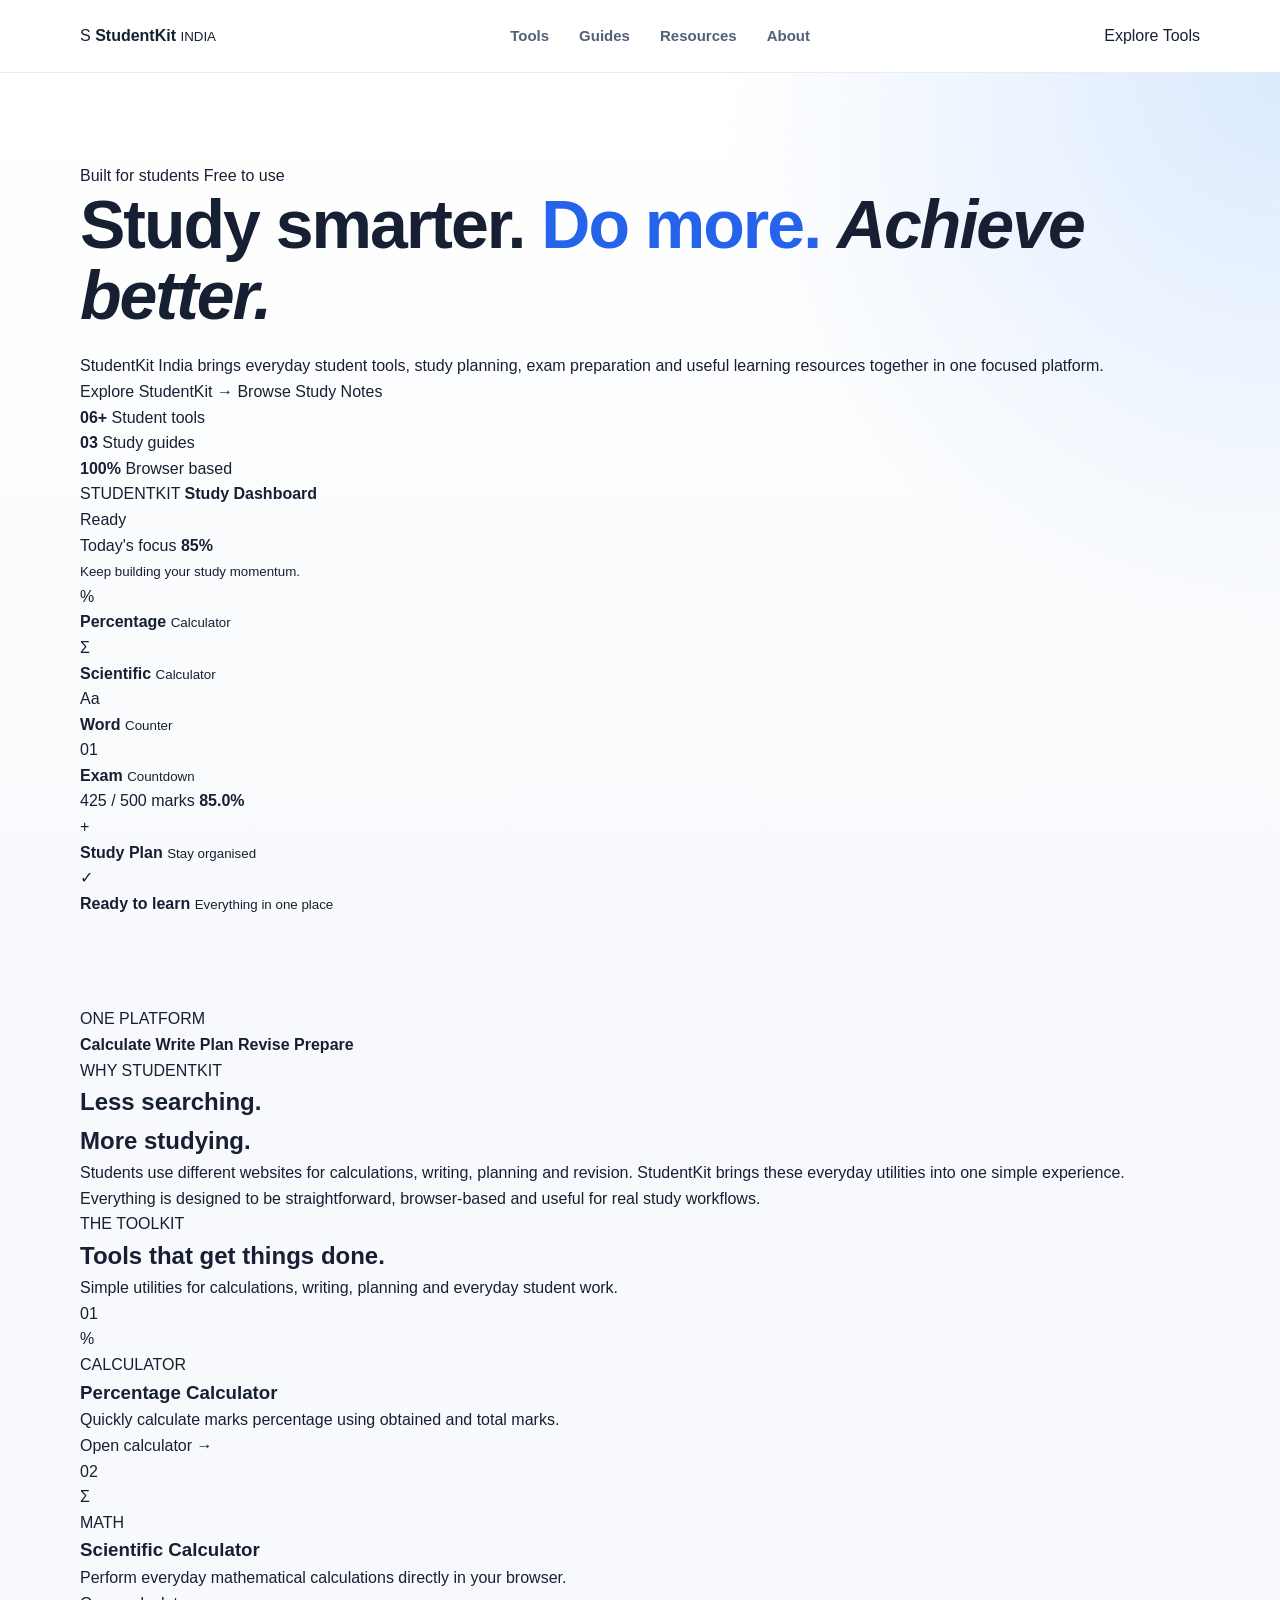
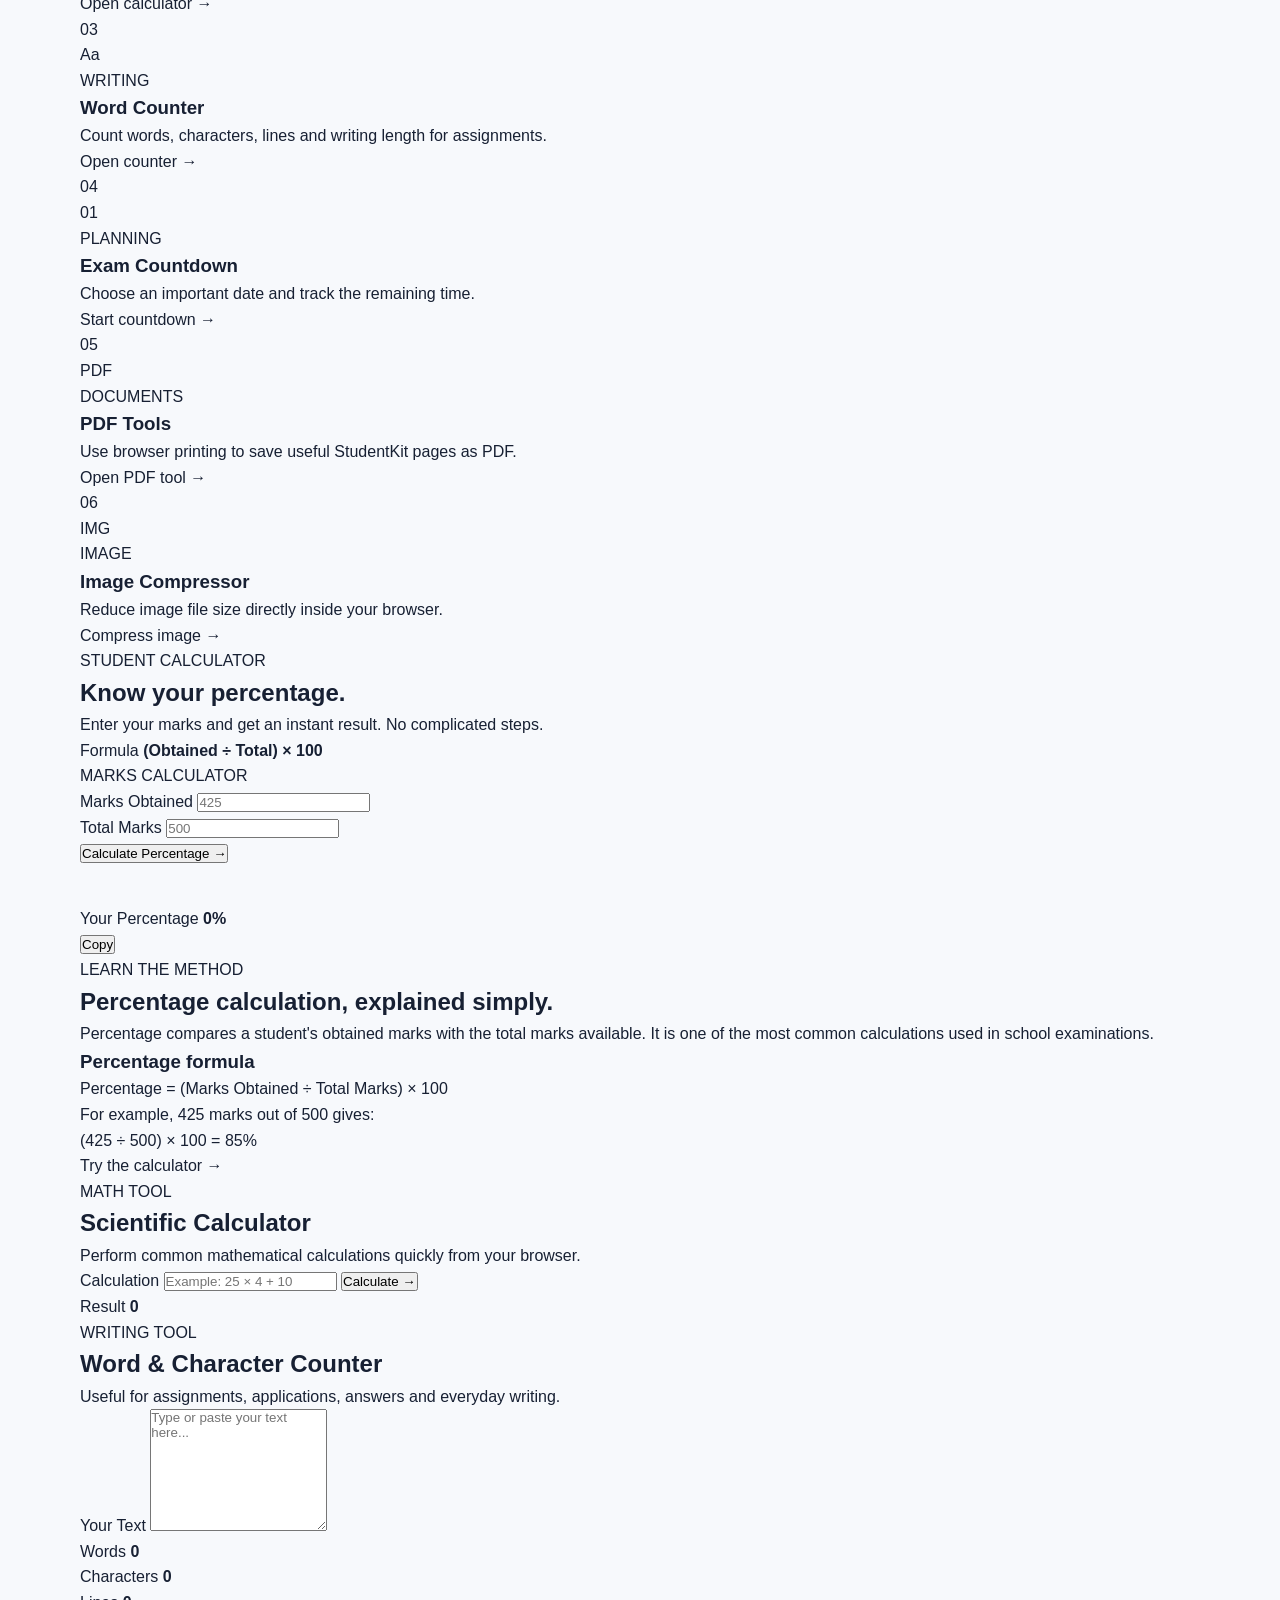
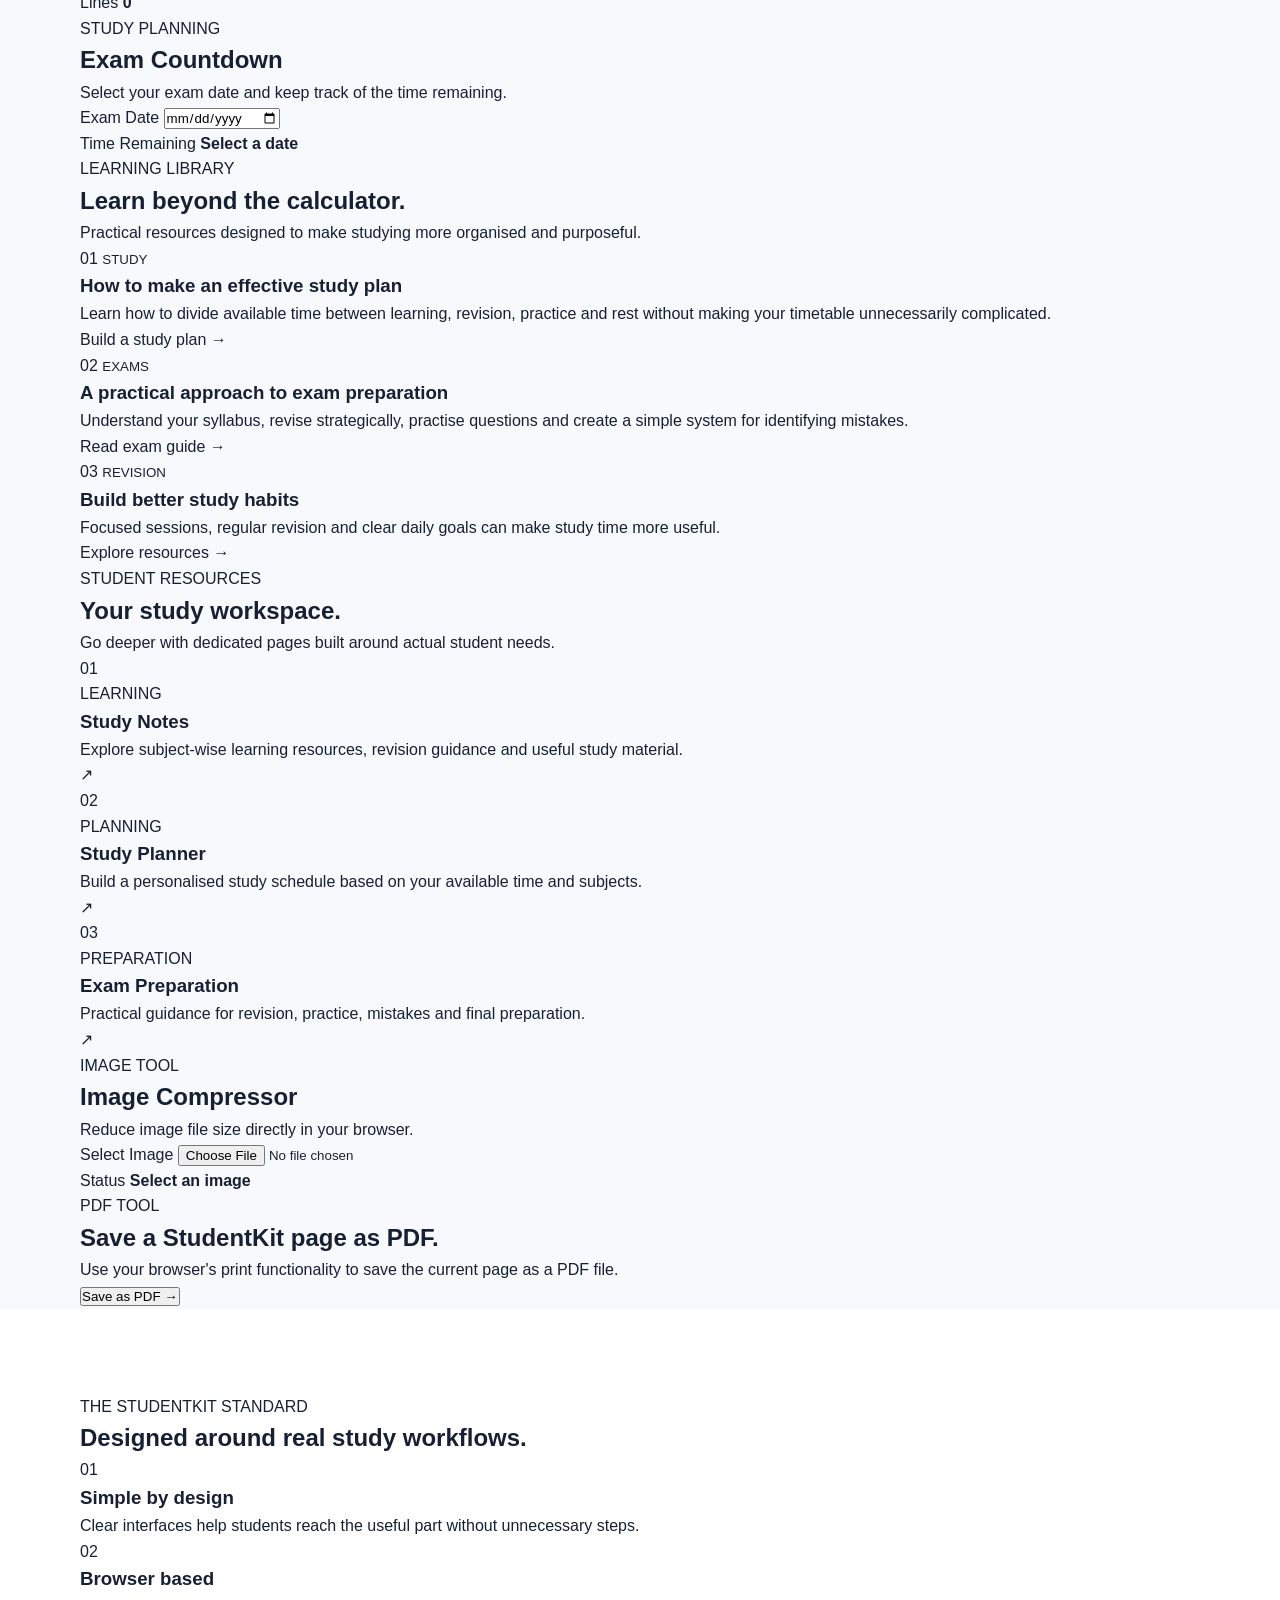
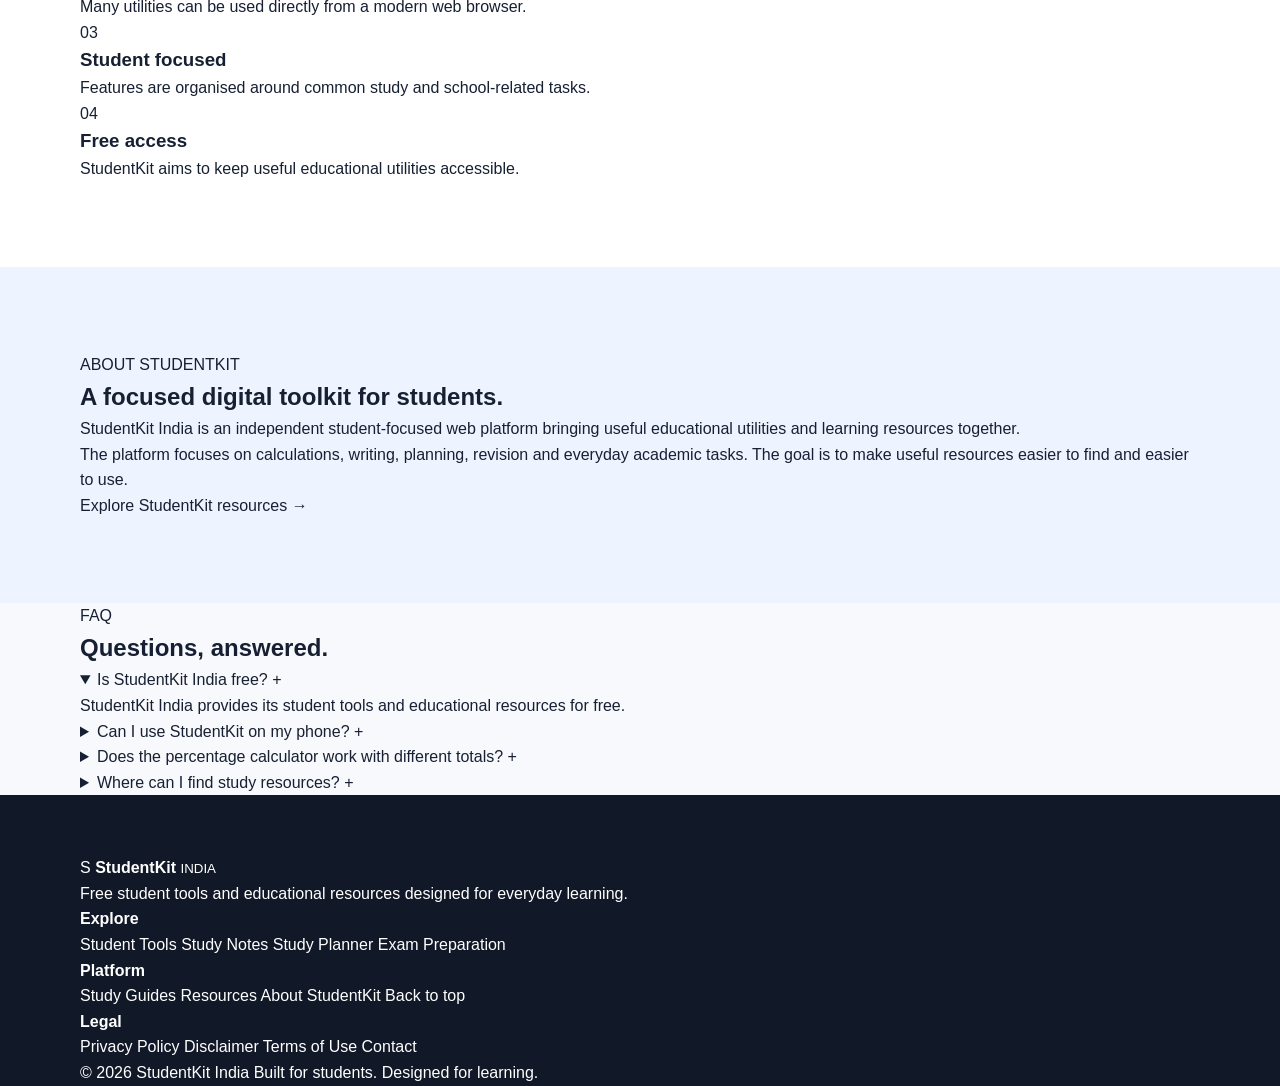
==== commit f48a077f: "Update print statement from 'Hello' to 'Goodbye'" ====
--- a/index.html
+++ b/index.html
@@ -1,1113 +1,1369 @@
-<!DOCTYPE html><html lang="en">
+<!DOCTYPE html>
+<html lang="en">
 <head>
-    <meta charset="UTF-8">
-    <meta name="viewport" content="width=device-width, initial-scale=1.0"><title>StudentKit India — Free Student Tools & Study Resources</title>
+<meta charset="UTF-8">
+<meta name="viewport" content="width=device-width, initial-scale=1.0">
+
+<title>StudentKit India — Free Student Tools & Study Resources</title>
 
 <meta name="description"
-    content="StudentKit India offers free student tools, calculators, exam countdowns, study guides and educational resources for students.">
+content="StudentKit India is a free student platform with calculators, study planners, exam preparation guides, writing tools and useful educational resources.">
 
 <meta name="keywords"
-    content="student tools India, percentage calculator, scientific calculator, word counter, exam countdown, study resources, student calculator">
+content="student tools India, percentage calculator, scientific calculator, word counter, exam countdown, study planner, class 10 study resources">
 
 <meta name="author" content="StudentKit India">
 <meta name="robots" content="index, follow">
 
 <link rel="canonical" href="https://studentkit-india.vercel.app/">
 
-<!-- Google Search Console -->
 <meta name="google-site-verification"
-    content="fBdInNr_pxpZjApGXBXYnxqg6Dyy9HJ7jwQC1Yva0Tw">
-
-<!-- Google AdSense -->
+content="fBdInNr_pxpZjApGXBXYnxqg6Dyy9HJ7jwQC1Y1va0Tw">
+
 <script async
-    src="https://pagead2.googlesyndication.com/pagead/js/adsbygoogle.js?client=ca-pub-5067812901691828"
-    crossorigin="anonymous"></script>
+src="https://pagead2.googlesyndication.com/pagead/js/adsbygoogle.js?client=ca-pub-5067812901691828"
+crossorigin="anonymous"></script>
 
 <link rel="stylesheet" href="style.css">
-
-</head><body><header class="header">
-    <div class="container nav">    <a href="/" class="logo" aria-label="StudentKit India Home">
-        <span class="logo-icon">S</span>
-        <span>StudentKit</span>
-    </a>
-
-    <nav class="nav-links" aria-label="Main Navigation">
-        <a href="#tools">Tools</a>
-        <a href="#guides">Guides</a>
-        <a href="#resources">Resources</a>
-        <a href="#about">About</a>
-    </nav>
-
-    <button
-        class="menu-btn"
-        type="button"
-        onclick="toggleMenu()"
-        aria-label="Open navigation menu">
-        ☰
-    </button>
-
-</div>
-
-</header><main><!-- HERO --><section class="hero">
-    <div class="container hero-content">    <div class="hero-text">
-
-        <div class="badge">
-            Free tools and resources for students
-        </div>
-
-        <h1>
-            Everything students need,
-            <span>in one place.</span>
-        </h1>
-
-        <p>
-            StudentKit India provides simple educational tools,
-            study guides and useful resources designed to help
-            students learn, calculate, plan and prepare better.
-        </p>
-
-        <div class="hero-buttons">
-
-            <a href="#tools" class="btn primary">
-                Explore Student Tools
+</head>
+
+<body>
+
+<div class="page-glow glow-one"></div>
+<div class="page-glow glow-two"></div>
+
+<header class="header" id="top">
+    <div class="container nav">
+
+        <a href="/" class="brand" aria-label="StudentKit India Home">
+            <span class="brand-mark">S</span>
+            <span class="brand-text">
+                <strong>StudentKit</strong>
+                <small>INDIA</small>
+            </span>
+        </a>
+
+        <nav class="nav-links" id="mainNav">
+            <a href="#tools">Tools</a>
+            <a href="#guides">Guides</a>
+            <a href="#resources">Resources</a>
+            <a href="#about">About</a>
+        </nav>
+
+        <div class="nav-actions">
+            <a href="#tools" class="nav-cta">Explore Tools</a>
+
+            <button
+                class="menu-btn"
+                type="button"
+                onclick="toggleMenu()"
+                aria-label="Open navigation menu">
+                <span></span>
+                <span></span>
+            </button>
+        </div>
+
+    </div>
+</header>
+
+
+<main>
+
+<!-- HERO -->
+
+<section class="hero">
+    <div class="container hero-grid">
+
+        <div class="hero-copy">
+
+            <div class="eyebrow">
+                <span class="eyebrow-dot"></span>
+                Built for students
+                <span class="eyebrow-line"></span>
+                Free to use
+            </div>
+
+            <h1>
+                Study smarter.
+                <span>Do more.</span>
+                <em>Achieve better.</em>
+            </h1>
+
+            <p class="hero-description">
+                StudentKit India brings everyday student tools,
+                study planning, exam preparation and useful learning
+                resources together in one focused platform.
+            </p>
+
+            <div class="hero-actions">
+                <a href="#tools" class="button button-primary">
+                    Explore StudentKit
+                    <span>→</span>
+                </a>
+
+                <a href="study-notes.html" class="button button-ghost">
+                    Browse Study Notes
+                </a>
+            </div>
+
+            <div class="hero-proof">
+
+                <div class="proof-item">
+                    <strong>06+</strong>
+                    <span>Student tools</span>
+                </div>
+
+                <div class="proof-divider"></div>
+
+                <div class="proof-item">
+                    <strong>03</strong>
+                    <span>Study guides</span>
+                </div>
+
+                <div class="proof-divider"></div>
+
+                <div class="proof-item">
+                    <strong>100%</strong>
+                    <span>Browser based</span>
+                </div>
+
+            </div>
+
+        </div>
+
+
+        <div class="hero-visual">
+
+            <div class="visual-orbit orbit-one"></div>
+            <div class="visual-orbit orbit-two"></div>
+
+            <div class="dashboard-card">
+
+                <div class="dashboard-top">
+                    <div>
+                        <span class="mini-label">STUDENTKIT</span>
+                        <strong>Study Dashboard</strong>
+                    </div>
+
+                    <span class="status-pill">
+                        <i></i>
+                        Ready
+                    </span>
+                </div>
+
+
+                <div class="dashboard-main">
+
+                    <div class="score-card">
+
+                        <div class="score-heading">
+                            <span>Today's focus</span>
+                            <b>85%</b>
+                        </div>
+
+                        <div class="progress-track">
+                            <span style="width:85%"></span>
+                        </div>
+
+                        <small>Keep building your study momentum.</small>
+
+                    </div>
+
+
+                    <div class="mini-tools">
+
+                        <div class="mini-tool">
+                            <span class="mini-icon percent">%</span>
+                            <div>
+                                <strong>Percentage</strong>
+                                <small>Calculator</small>
+                            </div>
+                        </div>
+
+                        <div class="mini-tool">
+                            <span class="mini-icon math">Σ</span>
+                            <div>
+                                <strong>Scientific</strong>
+                                <small>Calculator</small>
+                            </div>
+                        </div>
+
+                        <div class="mini-tool">
+                            <span class="mini-icon write">Aa</span>
+                            <div>
+                                <strong>Word</strong>
+                                <small>Counter</small>
+                            </div>
+                        </div>
+
+                        <div class="mini-tool">
+                            <span class="mini-icon plan">01</span>
+                            <div>
+                                <strong>Exam</strong>
+                                <small>Countdown</small>
+                            </div>
+                        </div>
+
+                    </div>
+
+                </div>
+
+
+                <div class="dashboard-footer">
+                    <span>425 / 500 marks</span>
+                    <strong>85.0%</strong>
+                </div>
+
+            </div>
+
+
+            <div class="floating-card floating-card-one">
+                <span class="floating-icon">+</span>
+                <div>
+                    <strong>Study Plan</strong>
+                    <small>Stay organised</small>
+                </div>
+            </div>
+
+
+            <div class="floating-card floating-card-two">
+                <span class="floating-icon">✓</span>
+                <div>
+                    <strong>Ready to learn</strong>
+                    <small>Everything in one place</small>
+                </div>
+            </div>
+
+        </div>
+
+    </div>
+</section>
+
+
+<!-- TRUST STRIP -->
+
+<section class="trust-strip">
+    <div class="container trust-inner">
+
+        <span>ONE PLATFORM</span>
+
+        <div class="trust-line"></div>
+
+        <strong>Calculate</strong>
+        <strong>Write</strong>
+        <strong>Plan</strong>
+        <strong>Revise</strong>
+        <strong>Prepare</strong>
+
+    </div>
+</section>
+
+
+<!-- INTRO -->
+
+<section class="intro-section">
+
+    <div class="container intro-grid">
+
+        <div>
+            <span class="section-kicker">WHY STUDENTKIT</span>
+
+            <h2>
+                Less searching.
+                <br>
+                More studying.
+            </h2>
+        </div>
+
+        <div class="intro-copy">
+
+            <p>
+                Students use different websites for calculations,
+                writing, planning and revision. StudentKit brings
+                these everyday utilities into one simple experience.
+            </p>
+
+            <p>
+                Everything is designed to be straightforward,
+                browser-based and useful for real study workflows.
+            </p>
+
+        </div>
+
+    </div>
+
+</section>
+
+
+<!-- TOOLS -->
+
+<section class="tools-section section-space" id="tools">
+
+    <div class="container">
+
+        <div class="section-header">
+
+            <div>
+                <span class="section-kicker">THE TOOLKIT</span>
+
+                <h2>
+                    Tools that get
+                    <span>things done.</span>
+                </h2>
+            </div>
+
+            <p>
+                Simple utilities for calculations, writing,
+                planning and everyday student work.
+            </p>
+
+        </div>
+
+
+        <div class="premium-tools-grid">
+
+            <article class="premium-tool featured-tool">
+
+                <div class="tool-number">01</div>
+
+                <div class="large-tool-icon">%</div>
+
+                <div class="tool-info">
+
+                    <span>CALCULATOR</span>
+
+                    <h3>Percentage Calculator</h3>
+
+                    <p>
+                        Quickly calculate marks percentage
+                        using obtained and total marks.
+                    </p>
+
+                    <a href="#percentage">
+                        Open calculator <b>→</b>
+                    </a>
+
+                </div>
+
+            </article>
+
+
+            <article class="premium-tool">
+
+                <div class="tool-number">02</div>
+
+                <div class="tool-icon-modern">Σ</div>
+
+                <div class="tool-info">
+
+                    <span>MATH</span>
+
+                    <h3>Scientific Calculator</h3>
+
+                    <p>
+                        Perform everyday mathematical
+                        calculations directly in your browser.
+                    </p>
+
+                    <a href="#scientific-calculator">
+                        Open calculator <b>→</b>
+                    </a>
+
+                </div>
+
+            </article>
+
+
+            <article class="premium-tool">
+
+                <div class="tool-number">03</div>
+
+                <div class="tool-icon-modern">Aa</div>
+
+                <div class="tool-info">
+
+                    <span>WRITING</span>
+
+                    <h3>Word Counter</h3>
+
+                    <p>
+                        Count words, characters, lines and
+                        writing length for assignments.
+                    </p>
+
+                    <a href="#word-counter">
+                        Open counter <b>→</b>
+                    </a>
+
+                </div>
+
+            </article>
+
+
+            <article class="premium-tool">
+
+                <div class="tool-number">04</div>
+
+                <div class="tool-icon-modern">01</div>
+
+                <div class="tool-info">
+
+                    <span>PLANNING</span>
+
+                    <h3>Exam Countdown</h3>
+
+                    <p>
+                        Choose an important date and track
+                        the remaining time.
+                    </p>
+
+                    <a href="#exam-countdown">
+                        Start countdown <b>→</b>
+                    </a>
+
+                </div>
+
+            </article>
+
+
+            <article class="premium-tool">
+
+                <div class="tool-number">05</div>
+
+                <div class="tool-icon-modern">PDF</div>
+
+                <div class="tool-info">
+
+                    <span>DOCUMENTS</span>
+
+                    <h3>PDF Tools</h3>
+
+                    <p>
+                        Use browser printing to save useful
+                        StudentKit pages as PDF.
+                    </p>
+
+                    <a href="#pdf-tools">
+                        Open PDF tool <b>→</b>
+                    </a>
+
+                </div>
+
+            </article>
+
+
+            <article class="premium-tool">
+
+                <div class="tool-number">06</div>
+
+                <div class="tool-icon-modern">IMG</div>
+
+                <div class="tool-info">
+
+                    <span>IMAGE</span>
+
+                    <h3>Image Compressor</h3>
+
+                    <p>
+                        Reduce image file size directly
+                        inside your browser.
+                    </p>
+
+                    <a href="#image-compressor">
+                        Compress image <b>→</b>
+                    </a>
+
+                </div>
+
+            </article>
+
+        </div>
+
+    </div>
+
+</section>
+
+
+<!-- PERCENTAGE -->
+
+<section class="app-section" id="percentage">
+
+    <div class="container">
+
+        <div class="app-shell">
+
+            <div class="app-intro">
+
+                <span class="section-kicker">STUDENT CALCULATOR</span>
+
+                <h2>
+                    Know your
+                    <span>percentage.</span>
+                </h2>
+
+                <p>
+                    Enter your marks and get an instant result.
+                    No complicated steps.
+                </p>
+
+                <div class="formula-mini">
+                    <span>Formula</span>
+                    <strong>(Obtained ÷ Total) × 100</strong>
+                </div>
+
+            </div>
+
+
+            <div class="calculator-panel">
+
+                <div class="panel-label">MARKS CALCULATOR</div>
+
+                <div class="input-row">
+
+                    <div class="premium-input">
+                        <label for="obtainedMarks">
+                            Marks Obtained
+                        </label>
+
+                        <input
+                            type="number"
+                            id="obtainedMarks"
+                            placeholder="425"
+                            min="0"
+                            step="any">
+                    </div>
+
+
+                    <div class="premium-input">
+                        <label for="totalMarks">
+                            Total Marks
+                        </label>
+
+                        <input
+                            type="number"
+                            id="totalMarks"
+                            placeholder="500"
+                            min="1"
+                            step="any">
+                    </div>
+
+                </div>
+
+
+                <button
+                    class="premium-calculate"
+                    type="button"
+                    onclick="calculatePercentage()">
+
+                    Calculate Percentage
+                    <span>→</span>
+
+                </button>
+
+
+                <div
+                    id="calculatorMessage"
+                    class="calculator-message"
+                    aria-live="polite">
+                </div>
+
+
+                <div id="resultBox" class="premium-result">
+
+                    <div>
+                        <span>Your Percentage</span>
+
+                        <strong id="percentageResult">
+                            0%
+                        </strong>
+                    </div>
+
+                    <button
+                        type="button"
+                        onclick="copyPercentage()">
+                        Copy
+                    </button>
+
+                </div>
+
+            </div>
+
+        </div>
+
+    </div>
+
+</section>
+
+
+<!-- CALCULATION GUIDE -->
+
+<section class="article-section">
+
+    <div class="container article-grid">
+
+        <div>
+            <span class="section-kicker">LEARN THE METHOD</span>
+
+            <h2>
+                Percentage calculation,
+                <span>explained simply.</span>
+            </h2>
+        </div>
+
+        <div class="article-copy">
+
+            <p>
+                Percentage compares a student's obtained marks
+                with the total marks available. It is one of the
+                most common calculations used in school examinations.
+            </p>
+
+            <h3>Percentage formula</h3>
+
+            <div class="formula-card">
+                Percentage = (Marks Obtained ÷ Total Marks) × 100
+            </div>
+
+            <p>
+                For example, 425 marks out of 500 gives:
+            </p>
+
+            <div class="formula-card">
+                (425 ÷ 500) × 100 = 85%
+            </div>
+
+            <a href="#percentage" class="text-link">
+                Try the calculator →
             </a>
 
-            <a href="#guides" class="btn secondary">
-                Read Study Guides
+        </div>
+
+    </div>
+
+</section>
+
+
+<!-- SCIENTIFIC -->
+
+<section class="utility-section" id="scientific-calculator">
+
+    <div class="container">
+
+        <div class="utility-card">
+
+            <div class="utility-heading">
+                <span class="section-kicker">MATH TOOL</span>
+
+                <h2>Scientific Calculator</h2>
+
+                <p>
+                    Perform common mathematical calculations
+                    quickly from your browser.
+                </p>
+            </div>
+
+
+            <div class="utility-form">
+
+                <label for="scientificInput">
+                    Calculation
+                </label>
+
+                <input
+                    type="text"
+                    id="scientificInput"
+                    placeholder="Example: 25 × 4 + 10">
+
+                <button
+                    class="premium-calculate"
+                    type="button"
+                    onclick="calculateScientific()">
+                    Calculate
+                    <span>→</span>
+                </button>
+
+            </div>
+
+
+            <div id="scientificResult" class="premium-result">
+                <div>
+                    <span>Result</span>
+                    <strong>0</strong>
+                </div>
+            </div>
+
+        </div>
+
+    </div>
+
+</section>
+
+
+<!-- WORD COUNTER -->
+
+<section class="utility-section soft-section" id="word-counter">
+
+    <div class="container">
+
+        <div class="utility-card">
+
+            <div class="utility-heading">
+
+                <span class="section-kicker">WRITING TOOL</span>
+
+                <h2>Word & Character Counter</h2>
+
+                <p>
+                    Useful for assignments, applications,
+                    answers and everyday writing.
+                </p>
+
+            </div>
+
+
+            <div class="utility-form">
+
+                <label for="wordCounterInput">
+                    Your Text
+                </label>
+
+                <textarea
+                    id="wordCounterInput"
+                    rows="8"
+                    placeholder="Type or paste your text here..."
+                    oninput="updateWordCounter()"></textarea>
+
+            </div>
+
+
+            <div class="counter-grid">
+
+                <div class="counter-box">
+                    <span>Words</span>
+                    <strong id="wordCount">0</strong>
+                </div>
+
+                <div class="counter-box">
+                    <span>Characters</span>
+                    <strong id="characterCount">0</strong>
+                </div>
+
+                <div class="counter-box">
+                    <span>Lines</span>
+                    <strong id="lineCount">0</strong>
+                </div>
+
+            </div>
+
+        </div>
+
+    </div>
+
+</section>
+
+
+<!-- COUNTDOWN -->
+
+<section class="utility-section" id="exam-countdown">
+
+    <div class="container">
+
+        <div class="utility-card countdown-card">
+
+            <div class="utility-heading">
+
+                <span class="section-kicker">STUDY PLANNING</span>
+
+                <h2>Exam Countdown</h2>
+
+                <p>
+                    Select your exam date and keep track
+                    of the time remaining.
+                </p>
+
+            </div>
+
+
+            <div class="utility-form">
+
+                <label for="examDate">
+                    Exam Date
+                </label>
+
+                <input
+                    type="date"
+                    id="examDate"
+                    onchange="startExamCountdown()">
+
+            </div>
+
+
+            <div id="countdownResult" class="premium-result">
+
+                <div>
+                    <span>Time Remaining</span>
+
+                    <strong>Select a date</strong>
+                </div>
+
+            </div>
+
+        </div>
+
+    </div>
+
+</section>
+
+
+<!-- GUIDES -->
+
+<section class="guides-section section-space" id="guides">
+
+    <div class="container">
+
+        <div class="section-header">
+
+            <div>
+                <span class="section-kicker">LEARNING LIBRARY</span>
+
+                <h2>
+                    Learn beyond
+                    <span>the calculator.</span>
+                </h2>
+            </div>
+
+            <p>
+                Practical resources designed to make
+                studying more organised and purposeful.
+            </p>
+
+        </div>
+
+
+        <div class="guide-grid-premium">
+
+            <article class="premium-guide">
+
+                <div class="guide-top">
+                    <span>01</span>
+                    <small>STUDY</small>
+                </div>
+
+                <h3>
+                    How to make an effective study plan
+                </h3>
+
+                <p>
+                    Learn how to divide available time between
+                    learning, revision, practice and rest without
+                    making your timetable unnecessarily complicated.
+                </p>
+
+                <a href="study-planner.html">
+                    Build a study plan
+                    <b>→</b>
+                </a>
+
+            </article>
+
+
+            <article class="premium-guide dark-guide">
+
+                <div class="guide-top">
+                    <span>02</span>
+                    <small>EXAMS</small>
+                </div>
+
+                <h3>
+                    A practical approach to exam preparation
+                </h3>
+
+                <p>
+                    Understand your syllabus, revise strategically,
+                    practise questions and create a simple system
+                    for identifying mistakes.
+                </p>
+
+                <a href="exam-preparation.html">
+                    Read exam guide
+                    <b>→</b>
+                </a>
+
+            </article>
+
+
+            <article class="premium-guide">
+
+                <div class="guide-top">
+                    <span>03</span>
+                    <small>REVISION</small>
+                </div>
+
+                <h3>
+                    Build better study habits
+                </h3>
+
+                <p>
+                    Focused sessions, regular revision and clear
+                    daily goals can make study time more useful.
+                </p>
+
+                <a href="study-notes.html">
+                    Explore resources
+                    <b>→</b>
+                </a>
+
+            </article>
+
+        </div>
+
+    </div>
+
+</section>
+
+
+<!-- RESOURCES -->
+
+<section class="resources-section section-space" id="resources">
+
+    <div class="container">
+
+        <div class="resource-heading">
+
+            <div>
+                <span class="section-kicker">STUDENT RESOURCES</span>
+
+                <h2>
+                    Your study
+                    <span>workspace.</span>
+                </h2>
+            </div>
+
+            <p>
+                Go deeper with dedicated pages built
+                around actual student needs.
+            </p>
+
+        </div>
+
+
+        <div class="resource-list">
+
+            <a href="study-notes.html" class="resource-row">
+
+                <div class="resource-index">01</div>
+
+                <div class="resource-main">
+                    <span>LEARNING</span>
+                    <h3>Study Notes</h3>
+                    <p>
+                        Explore subject-wise learning resources,
+                        revision guidance and useful study material.
+                    </p>
+                </div>
+
+                <span class="resource-arrow">↗</span>
+
             </a>
 
-        </div>
-
-    </div>
-
-
-    <div class="hero-card">
-
-        <div class="card-top">
-            <span>StudentKit India</span>
-            <span class="online">Online</span>
-        </div>
-
-        <div class="calculator-preview">
-
-            <div class="preview-label">
-                Percentage Calculator
-            </div>
-
-            <div class="fake-result">
-
-                <small>Example</small>
-
-                <strong>85%</strong>
-
-                <p>
-                    425 marks out of 500
-                </p>
-
-            </div>
-
-            <a href="#percentage" class="preview-btn">
-                Calculate Percentage
+
+            <a href="study-planner.html" class="resource-row">
+
+                <div class="resource-index">02</div>
+
+                <div class="resource-main">
+                    <span>PLANNING</span>
+                    <h3>Study Planner</h3>
+                    <p>
+                        Build a personalised study schedule based
+                        on your available time and subjects.
+                    </p>
+                </div>
+
+                <span class="resource-arrow">↗</span>
+
             </a>
 
-        </div>
-
-    </div>
-
-</div>
-
-</section><!-- INTRODUCTION --><section class="content-section">
-    <div class="container narrow-content">    <span class="section-label">WELCOME</span>
-
-    <h2>
-        Free student tools and educational resources
-    </h2>
-
-    <p>
-        StudentKit India is a free educational platform created
-        to make common student tasks easier. Students can use
-        calculators, writing utilities, exam planning tools and
-        study resources directly from their browser.
-    </p>
-
-    <p>
-        Our goal is to keep useful student utilities simple,
-        accessible and easy to understand. Most tools are designed
-        to work directly in the browser without requiring students
-        to install additional software.
-    </p>
-
-</div>
-
-</section><!-- TOOLS --><section class="section" id="tools"><div class="container">
-
-    <div class="section-heading">
-        <span class="section-label">FREE TOOLS</span>
-
-        <h2>
-            Student Tools
-        </h2>
-
-        <p>
-            Useful browser-based tools for everyday study work.
-        </p>
-    </div>
-
-
-    <div class="tools-grid">
-
-        <article class="tool-card active-tool">
-
-            <div class="tool-icon blue">%</div>
-
-            <div class="tool-content">
-
-                <h3>
-                    Percentage Calculator
-                </h3>
-
-                <p>
-                    Calculate your percentage from obtained marks
-                    and total marks quickly.
-                </p>
-
-                <a href="#percentage">
-                    Open Tool →
-                </a>
-
-            </div>
-
-        </article>
-
-
-        <article class="tool-card">
-
-            <div class="tool-icon purple">Σ</div>
-
-            <div class="tool-content">
-
-                <h3>
-                    Scientific Calculator
-                </h3>
-
-                <p>
-                    Perform common mathematical calculations
-                    directly in your browser.
-                </p>
-
-                <a href="#scientific-calculator">
-                    Open Tool →
-                </a>
-
-            </div>
-
-        </article>
-
-
-        <article class="tool-card">
-
-            <div class="tool-icon green">Aa</div>
-
-            <div class="tool-content">
-
-                <h3>
-                    Word Counter
-                </h3>
-
-                <p>
-                    Count words, characters and lines while
-                    writing assignments or answers.
-                </p>
-
-                <a href="#word-counter">
-                    Open Tool →
-                </a>
-
-            </div>
-
-        </article>
-
-
-        <article class="tool-card">
-
-            <div class="tool-icon orange">CD</div>
-
-            <div class="tool-content">
-
-                <h3>
-                    Exam Countdown
-                </h3>
-
-                <p>
-                    Select an important date and track the
-                    remaining time until your exam.
-                </p>
-
-                <a href="#exam-countdown">
-                    Open Tool →
-                </a>
-
-            </div>
-
-        </article>
-
-
-        <article class="tool-card">
-
-            <div class="tool-icon red">PDF</div>
-
-            <div class="tool-content">
-
-                <h3>
-                    PDF Tools
-                </h3>
-
-                <p>
-                    Use browser-based options to print and save
-                    useful StudentKit pages as PDF.
-                </p>
-
-                <a href="#pdf-tools">
-                    Open Tool →
-                </a>
-
-            </div>
-
-        </article>
-
-
-        <article class="tool-card">
-
-            <div class="tool-icon cyan">IMG</div>
-
-            <div class="tool-content">
-
-                <h3>
-                    Image Compressor
-                </h3>
+
+            <a href="exam-preparation.html" class="resource-row">
+
+                <div class="resource-index">03</div>
+
+                <div class="resource-main">
+                    <span>PREPARATION</span>
+                    <h3>Exam Preparation</h3>
+                    <p>
+                        Practical guidance for revision,
+                        practice, mistakes and final preparation.
+                    </p>
+                </div>
+
+                <span class="resource-arrow">↗</span>
+
+            </a>
+
+        </div>
+
+    </div>
+
+</section>
+
+
+<!-- IMAGE COMPRESSOR -->
+
+<section class="utility-section" id="image-compressor">
+
+    <div class="container">
+
+        <div class="utility-card compact-tool">
+
+            <div class="utility-heading">
+
+                <span class="section-kicker">IMAGE TOOL</span>
+
+                <h2>Image Compressor</h2>
 
                 <p>
                     Reduce image file size directly in your browser.
                 </p>
 
-                <a href="#image-compressor">
-                    Open Tool →
-                </a>
-
-            </div>
-
-        </article>
-
-    </div>
-
-</div>
-
-</section><!-- PERCENTAGE CALCULATOR --><section class="calculator-section" id="percentage"><div class="container">
-
-    <div class="calculator-box">
-
-        <div class="calculator-heading">
-
-            <span class="section-label">
-                STUDENT CALCULATOR
-            </span>
+            </div>
+
+            <div class="utility-form">
+
+                <label for="imageInput">
+                    Select Image
+                </label>
+
+                <input
+                    type="file"
+                    id="imageInput"
+                    accept="image/*"
+                    onchange="compressImage()">
+
+            </div>
+
+            <div
+                id="imageCompressionResult"
+                class="premium-result">
+
+                <div>
+                    <span>Status</span>
+                    <strong>Select an image</strong>
+                </div>
+
+            </div>
+
+        </div>
+
+    </div>
+
+</section>
+
+
+<!-- PDF -->
+
+<section class="utility-section soft-section" id="pdf-tools">
+
+    <div class="container">
+
+        <div class="pdf-banner">
+
+            <div>
+                <span class="section-kicker">PDF TOOL</span>
+
+                <h2>
+                    Save a StudentKit page as PDF.
+                </h2>
+
+                <p>
+                    Use your browser's print functionality
+                    to save the current page as a PDF file.
+                </p>
+            </div>
+
+            <button
+                class="premium-calculate"
+                type="button"
+                onclick="printPageAsPDF()">
+                Save as PDF
+                <span>→</span>
+            </button>
+
+        </div>
+
+    </div>
+
+</section>
+
+
+<!-- WHY -->
+
+<section class="why-section section-space">
+
+    <div class="container">
+
+        <div class="why-header">
+
+            <span class="section-kicker">THE STUDENTKIT STANDARD</span>
 
             <h2>
-                Percentage Calculator
+                Designed around
+                <span>real study workflows.</span>
             </h2>
 
+        </div>
+
+
+        <div class="why-grid">
+
+            <div class="why-card">
+                <span>01</span>
+                <h3>Simple by design</h3>
+                <p>
+                    Clear interfaces help students reach
+                    the useful part without unnecessary steps.
+                </p>
+            </div>
+
+            <div class="why-card">
+                <span>02</span>
+                <h3>Browser based</h3>
+                <p>
+                    Many utilities can be used directly
+                    from a modern web browser.
+                </p>
+            </div>
+
+            <div class="why-card">
+                <span>03</span>
+                <h3>Student focused</h3>
+                <p>
+                    Features are organised around common
+                    study and school-related tasks.
+                </p>
+            </div>
+
+            <div class="why-card">
+                <span>04</span>
+                <h3>Free access</h3>
+                <p>
+                    StudentKit aims to keep useful
+                    educational utilities accessible.
+                </p>
+            </div>
+
+        </div>
+
+    </div>
+
+</section>
+
+
+<!-- ABOUT -->
+
+<section class="about-section" id="about">
+
+    <div class="container about-grid">
+
+        <div class="about-title">
+
+            <span class="section-kicker">ABOUT STUDENTKIT</span>
+
+            <h2>
+                A focused digital
+                <span>toolkit for students.</span>
+            </h2>
+
+        </div>
+
+        <div class="about-copy">
+
             <p>
-                Enter your obtained marks and total marks to
-                calculate your percentage.
+                StudentKit India is an independent student-focused
+                web platform bringing useful educational utilities
+                and learning resources together.
             </p>
 
-        </div>
-
-
-        <div class="calculator-form">
-
-            <div class="input-group">
-
-                <label for="obtainedMarks">
-                    Marks Obtained
-                </label>
-
-                <input
-                    type="number"
-                    id="obtainedMarks"
-                    placeholder="Example: 425"
-                    min="0"
-                    step="any">
-
-            </div>
-
-
-            <div class="input-group">
-
-                <label for="totalMarks">
-                    Total Marks
-                </label>
-
-                <input
-                    type="number"
-                    id="totalMarks"
-                    placeholder="Example: 500"
-                    min="1"
-                    step="any">
-
-            </div>
-
-
-            <button
-                class="calculate-btn"
-                type="button"
-                onclick="calculatePercentage()">
-
-                Calculate Percentage
-
-            </button>
-
-        </div>
-
-
-        <div
-            id="calculatorMessage"
-            class="calculator-message"
-            aria-live="polite">
-        </div>
-
-
-        <div
-            id="resultBox"
-            class="result-box">
-
-            <span>Your Percentage</span>
-
-            <strong id="percentageResult">
-                0%
-            </strong>
-
-            <button
-                class="copy-btn"
-                type="button"
-                onclick="copyPercentage()">
-
-                Copy Result
-
-            </button>
-
-        </div>
-
-    </div>
-
-</div>
-
-</section><!-- PERCENTAGE GUIDE --><section class="content-section"><div class="container narrow-content">
-
-    <span class="section-label">
-        CALCULATION GUIDE
-    </span>
-
-    <h2>
-        How to calculate percentage from marks
-    </h2>
-
-    <p>
-        Percentage tells you how many marks you obtained compared
-        with the total marks available. It is commonly used by
-        students to understand their examination performance.
-    </p>
-
-    <h3>
-        Percentage formula
-    </h3>
-
-    <div class="formula-box">
-        Percentage = (Marks Obtained ÷ Total Marks) × 100
-    </div>
-
-    <p>
-        For example, if a student obtains 425 marks out of a total
-        of 500 marks, the calculation is:
-    </p>
-
-    <div class="formula-box">
-        (425 ÷ 500) × 100 = 85%
-    </div>
-
-    <p>
-        You can use the StudentKit percentage calculator above
-        to perform the same calculation instantly.
-    </p>
-
-</div>
-
-</section><!-- SCIENTIFIC CALCULATOR --><section class="calculator-section" id="scientific-calculator"><div class="container">
-
-    <div class="calculator-box">
-
-        <div class="calculator-heading">
-
-            <span class="section-label">
-                MATH TOOL
-            </span>
+            <p>
+                The platform focuses on calculations, writing,
+                planning, revision and everyday academic tasks.
+                The goal is to make useful resources easier to find
+                and easier to use.
+            </p>
+
+            <a href="study-notes.html" class="text-link">
+                Explore StudentKit resources →
+            </a>
+
+        </div>
+
+    </div>
+
+</section>
+
+
+<!-- FAQ -->
+
+<section class="faq-section section-space">
+
+    <div class="container faq-grid">
+
+        <div class="faq-title">
+
+            <span class="section-kicker">FAQ</span>
 
             <h2>
-                Scientific Calculator
+                Questions,
+                <span>answered.</span>
             </h2>
 
+        </div>
+
+
+        <div class="faq-list">
+
+            <details open>
+                <summary>
+                    Is StudentKit India free?
+                    <span>+</span>
+                </summary>
+
+                <p>
+                    StudentKit India provides its student tools
+                    and educational resources for free.
+                </p>
+            </details>
+
+
+            <details>
+                <summary>
+                    Can I use StudentKit on my phone?
+                    <span>+</span>
+                </summary>
+
+                <p>
+                    Yes. The website is designed to work across
+                    modern phones, tablets and computers.
+                </p>
+            </details>
+
+
+            <details>
+                <summary>
+                    Does the percentage calculator work with different totals?
+                    <span>+</span>
+                </summary>
+
+                <p>
+                    Yes. Enter the marks obtained and total marks.
+                    The calculator uses the standard percentage formula.
+                </p>
+            </details>
+
+
+            <details>
+                <summary>
+                    Where can I find study resources?
+                    <span>+</span>
+                </summary>
+
+                <p>
+                    Visit the Study Notes, Study Planner and
+                    Exam Preparation pages from the Resources section.
+                </p>
+            </details>
+
+        </div>
+
+    </div>
+
+</section>
+
+</main>
+
+
+<!-- FOOTER -->
+
+<footer class="footer">
+
+    <div class="container footer-main">
+
+        <div class="footer-brand">
+
+            <a href="/" class="brand">
+
+                <span class="brand-mark">S</span>
+
+                <span class="brand-text">
+                    <strong>StudentKit</strong>
+                    <small>INDIA</small>
+                </span>
+
+            </a>
+
             <p>
-                Perform common mathematical calculations quickly.
+                Free student tools and educational resources
+                designed for everyday learning.
             </p>
 
         </div>
 
-        <div class="input-group">
-
-            <label for="scientificInput">
-                Calculation
-            </label>
-
-            <input
-                type="text"
-                id="scientificInput"
-                placeholder="Example: 25 × 4 + 10">
-
-        </div>
-
-        <button
-            class="calculate-btn"
-            type="button"
-            onclick="calculateScientific()">
-
-            Calculate
-
-        </button>
-
-        <div
-            id="scientificResult"
-            class="result-box">
-
-            <span>Result</span>
-
-            <strong>0</strong>
-
-        </div>
-
-    </div>
-
-</div>
-
-</section><!-- WORD COUNTER --><section class="calculator-section" id="word-counter"><div class="container">
-
-    <div class="calculator-box">
-
-        <div class="calculator-heading">
-
-            <span class="section-label">
-                WRITING TOOL
-            </span>
-
-            <h2>
-                Word and Character Counter
-            </h2>
-
-            <p>
-                Write or paste your text to count words,
-                characters and lines.
-            </p>
-
-        </div>
-
-        <div class="input-group">
-
-            <label for="wordCounterInput">
-                Your Text
-            </label>
-
-            <textarea
-                id="wordCounterInput"
-                rows="8"
-                placeholder="Type or paste your text here..."
-                oninput="updateWordCounter()"></textarea>
-
-        </div>
-
-        <div class="features">
-
-            <div class="feature">
-                <div>Words</div>
-                <h3 id="wordCount">0</h3>
-            </div>
-
-            <div class="feature">
-                <div>Characters</div>
-                <h3 id="characterCount">0</h3>
-            </div>
-
-            <div class="feature">
-                <div>Lines</div>
-                <h3 id="lineCount">0</h3>
-            </div>
-
-        </div>
-
-    </div>
-
-</div>
-
-</section><!-- EXAM COUNTDOWN --><section class="calculator-section" id="exam-countdown"><div class="container">
-
-    <div class="calculator-box">
-
-        <div class="calculator-heading">
-
-            <span class="section-label">
-                STUDY PLANNING
-            </span>
-
-            <h2>
-                Exam Countdown
-            </h2>
-
-            <p>
-                Select your exam date to see how much time
-                remains.
-            </p>
-
-        </div>
-
-        <div class="input-group">
-
-            <label for="examDate">
-                Exam Date
-            </label>
-
-            <input
-                type="date"
-                id="examDate"
-                onchange="startExamCountdown()">
-
-        </div>
-
-        <div
-            id="countdownResult"
-            class="result-box">
-
-            <span>
-                Time Remaining
-            </span>
-
-            <strong>
-                Select a date
-            </strong>
-
-        </div>
-
-    </div>
-
-</div>
-
-</section><!-- IMAGE COMPRESSOR --><section class="calculator-section" id="image-compressor"><div class="container">
-
-    <div class="calculator-box">
-
-        <div class="calculator-heading">
-
-            <span class="section-label">
-                IMAGE TOOL
-            </span>
-
-            <h2>
-                Image Compressor
-            </h2>
-
-            <p>
-                Select an image and reduce its file size
-                directly in your browser.
-            </p>
-
-        </div>
-
-        <div class="input-group">
-
-            <label for="imageInput">
-                Select Image
-            </label>
-
-            <input
-                type="file"
-                id="imageInput"
-                accept="image/*"
-                onchange="compressImage()">
-
-        </div>
-
-        <div
-            id="imageCompressionResult"
-            class="result-box">
-
-            <span>Status</span>
-
-            <strong>
-                Select an image
-            </strong>
-
-        </div>
-
-    </div>
-
-</div>
-
-</section><!-- PDF --><section class="calculator-section" id="pdf-tools"><div class="container">
-
-    <div class="calculator-box">
-
-        <div class="calculator-heading">
-
-            <span class="section-label">
-                PDF TOOL
-            </span>
-
-            <h2>
-                Save a StudentKit Page as PDF
-            </h2>
-
-            <p>
-                Use your browser's print option to save the
-                current page as a PDF file.
-            </p>
-
-        </div>
-
-        <button
-            class="calculate-btn"
-            type="button"
-            onclick="printPageAsPDF()">
-
-            Save Page as PDF
-
-        </button>
-
-    </div>
-
-</div>
-
-</section><!-- STUDY GUIDES --><section class="section" id="guides"><div class="container">
-
-    <div class="section-heading">
-
-        <span class="section-label">
-            EDUCATIONAL GUIDES
+
+        <div class="footer-column">
+
+            <h4>Explore</h4>
+
+            <a href="#tools">Student Tools</a>
+            <a href="study-notes.html">Study Notes</a>
+            <a href="study-planner.html">Study Planner</a>
+            <a href="exam-preparation.html">Exam Preparation</a>
+
+        </div>
+
+
+        <div class="footer-column">
+
+            <h4>Platform</h4>
+
+            <a href="#guides">Study Guides</a>
+            <a href="#resources">Resources</a>
+            <a href="#about">About StudentKit</a>
+            <a href="#top">Back to top</a>
+
+        </div>
+
+
+        <div class="footer-column">
+
+            <h4>Legal</h4>
+
+            <a href="privacy.html">Privacy Policy</a>
+            <a href="disclaimer.html">Disclaimer</a>
+            <a href="terms.html">Terms of Use</a>
+            <a href="contact.html">Contact</a>
+
+        </div>
+
+    </div>
+
+
+    <div class="container footer-bottom">
+
+        <span>
+            © 2026 StudentKit India
         </span>
 
-        <h2>
-            Study Guides for Students
-        </h2>
-
-        <p>
-            Practical information to help students study
-            and prepare more effectively.
-        </p>
-
-    </div>
-
-
-    <div class="guide-grid">
-
-        <article class="guide-card">
-
-            <span class="section-label">
-                STUDY
-            </span>
-
-            <h3>
-                How to make an effective study plan
-            </h3>
-
-            <p>
-                A good study plan divides available time between
-                learning new topics, revision, practice and rest.
-                Start by listing your subjects and upcoming exams.
-                Then divide larger chapters into smaller study
-                sessions that are easier to complete.
-            </p>
-
-            <p>
-                Regular revision is important because learning a
-                chapter once does not guarantee that you will
-                remember it during an examination. Keep some time
-                every week for reviewing previously studied topics.
-            </p>
-
-        </article>
-
-
-        <article class="guide-card">
-
-            <span class="section-label">
-                EXAMS
-            </span>
-
-            <h3>
-                How to prepare for an examination
-            </h3>
-
-            <p>
-                Examination preparation becomes easier when students
-                understand their syllabus and divide it into
-                manageable sections. Begin with concepts, then solve
-                examples and practice questions.
-            </p>
-
-            <p>
-                Before the examination, revise important formulas,
-                definitions, diagrams and commonly tested concepts.
-                Practice writing answers within the available time
-                so that you become comfortable with the examination
-                format.
-            </p>
-
-        </article>
-
-
-        <article class="guide-card">
-
-            <span class="section-label">
-                PRODUCTIVITY
-            </span>
-
-            <h3>
-                Simple ways to improve study productivity
-            </h3>
-
-            <p>
-                Studying for long hours is not always the same as
-                studying effectively. A focused session with a clear
-                goal can be more useful than sitting with books for
-                a long period without a plan.
-            </p>
-
-            <p>
-                Keep your study area organised, remove unnecessary
-                distractions and decide what you want to complete
-                before beginning a session. After studying, briefly
-                review what you learned.
-            </p>
-
-        </article>
-
-    </div>
-
-</div>
-
-</section><!-- RESOURCES --><section class="resource-section" id="resources"><div class="container">
-
-    <div class="section-heading centered">
-
-        <span class="section-label">
-            RESOURCES
+        <span>
+            Built for students. Designed for learning.
         </span>
 
-        <h2>
-            Student Resources
-        </h2>
-
-        <p>
-            Explore useful learning resources and study material.
-        </p>
-
-    </div>
-
-
-    <div class="resource-grid">
-
-        <a href="#guides" class="resource-card">
-
-            <span>Notes</span>
-
-            <div>
-                <h3>Study Guides</h3>
-
-                <p>
-                    Read practical guides for studying,
-                    revision and examination preparation.
-                </p>
-            </div>
-
-            <b>→</b>
-
-        </a>
-
-
-        <a href="#tools" class="resource-card">
-
-            <span>Tools</span>
-
-            <div>
-                <h3>Practice Tools</h3>
-
-                <p>
-                    Use free utilities for calculations,
-                    writing and study planning.
-                </p>
-            </div>
-
-            <b>→</b>
-
-        </a>
-
-
-        <a href="#percentage" class="resource-card">
-
-            <span>Math</span>
-
-            <div>
-                <h3>Calculation Help</h3>
-
-                <p>
-                    Learn common percentage calculations
-                    and use the calculator.
-                </p>
-            </div>
-
-            <b>→</b>
-
-        </a>
-
-    </div>
-
-</div>
-
-</section><!-- WHY STUDENTKIT --><section class="why-section"><div class="container">
-
-    <div class="section-heading centered">
-
-        <span class="section-label">
-            WHY STUDENTKIT
-        </span>
-
-        <h2>
-            Built around everyday student needs.
-        </h2>
-
-    </div>
-
-
-    <div class="features">
-
-        <div class="feature">
-
-            <div>01</div>
-
-            <h3>
-                Easy to Use
-            </h3>
-
-            <p>
-                Tools are designed with simple interfaces
-                so students can use them without unnecessary steps.
-            </p>
-
-        </div>
-
-
-        <div class="feature">
-
-            <div>02</div>
-
-            <h3>
-                Browser Based
-            </h3>
-
-            <p>
-                Many StudentKit utilities work directly
-                inside a modern web browser.
-            </p>
-
-        </div>
-
-
-        <div class="feature">
-
-            <div>03</div>
-
-            <h3>
-                Student Focused
-            </h3>
-
-            <p>
-                Features and guides are created around
-                common study and school-related tasks.
-            </p>
-
-        </div>
-
-
-        <div class="feature">
-
-            <div>04</div>
-
-            <h3>
-                Free Access
-            </h3>
-
-            <p>
-                StudentKit aims to provide useful educational
-                utilities without complicated software installation.
-            </p>
-
-        </div>
-
-    </div>
-
-</div>
-
-</section><!-- ABOUT --><section class="about-section" id="about"><div class="container about-box">
-
-    <div>
-
-        <span class="section-label">
-            ABOUT STUDENTKIT
-        </span>
-
-        <h2>
-            Welcome to StudentKit India.
-        </h2>
-
-        <p>
-            StudentKit India is an independent student-focused
-            web platform designed to bring useful educational
-            utilities and learning resources together.
-        </p>
-
-        <p>
-            The platform focuses on simple browser-based tools
-            that can help students with calculations, writing,
-            planning and everyday study tasks.
-        </p>
-
-        <p>
-            StudentKit India is continuously being developed,
-            with the aim of adding more useful educational
-            resources over time.
-        </p>
-
-    </div>
-
-</div>
-
-</section><!-- FAQ --><section class="content-section"><div class="container narrow-content">
-
-    <span class="section-label">
-        FAQ
-    </span>
-
-    <h2>
-        Frequently Asked Questions
-    </h2>
-
-    <h3>
-        Is StudentKit India free?
-    </h3>
-
-    <p>
-        StudentKit India provides its student tools and resources
-        for free. Some features may change as the platform develops.
-    </p>
-
-    <h3>
-        Does the percentage calculator work for different totals?
-    </h3>
-
-    <p>
-        Yes. Enter the marks obtained and the total marks. The
-        calculator uses the standard percentage formula to produce
-        the result.
-    </p>
-
-    <h3>
-        Can I use StudentKit on a phone?
-    </h3>
-
-    <p>
-        Yes. The website is designed to work on modern phones,
-        tablets and computers.
-    </p>
-
-    <h3>
-        Does StudentKit provide study material?
-    </h3>
-
-    <p>
-        StudentKit includes educational guides and intends to
-        expand its study resources. Always check the relevant
-        resource page for the latest available material.
-    </p>
-
-</div>
-
-</section></main><!-- FOOTER --><footer class="footer"><div class="container footer-grid">
-
-    <div>
-
-        <div class="logo footer-logo">
-
-            <span class="logo-icon">S</span>
-
-            <span>
-                StudentKit
-            </span>
-
-        </div>
-
-        <p>
-            Free tools and educational resources for students.
-        </p>
-
-    </div>
-
-
-    <div>
-
-        <h4>
-            Explore
-        </h4>
-
-        <a href="#tools">Tools</a>
-        <a href="#guides">Study Guides</a>
-        <a href="#resources">Resources</a>
-        <a href="#about">About</a>
-
-    </div>
-
-
-    <div>
-
-        <h4>
-            Legal
-        </h4>
-
-        <a href="privacy.html">
-            Privacy Policy
-        </a>
-
-        <a href="disclaimer.html">
-            Disclaimer
-        </a>
-
-        <a href="terms.html">
-            Terms of Use
-        </a>
-
-    </div>
-
-</div>
-
-
-<div class="copyright">
-    © 2026 StudentKit India. All rights reserved.
-</div>
-
-</footer><script src="script.js"></script></body>
+    </div>
+
+</footer>
+
+
+<script src="script.js"></script>
+
+</body>
 </html>
